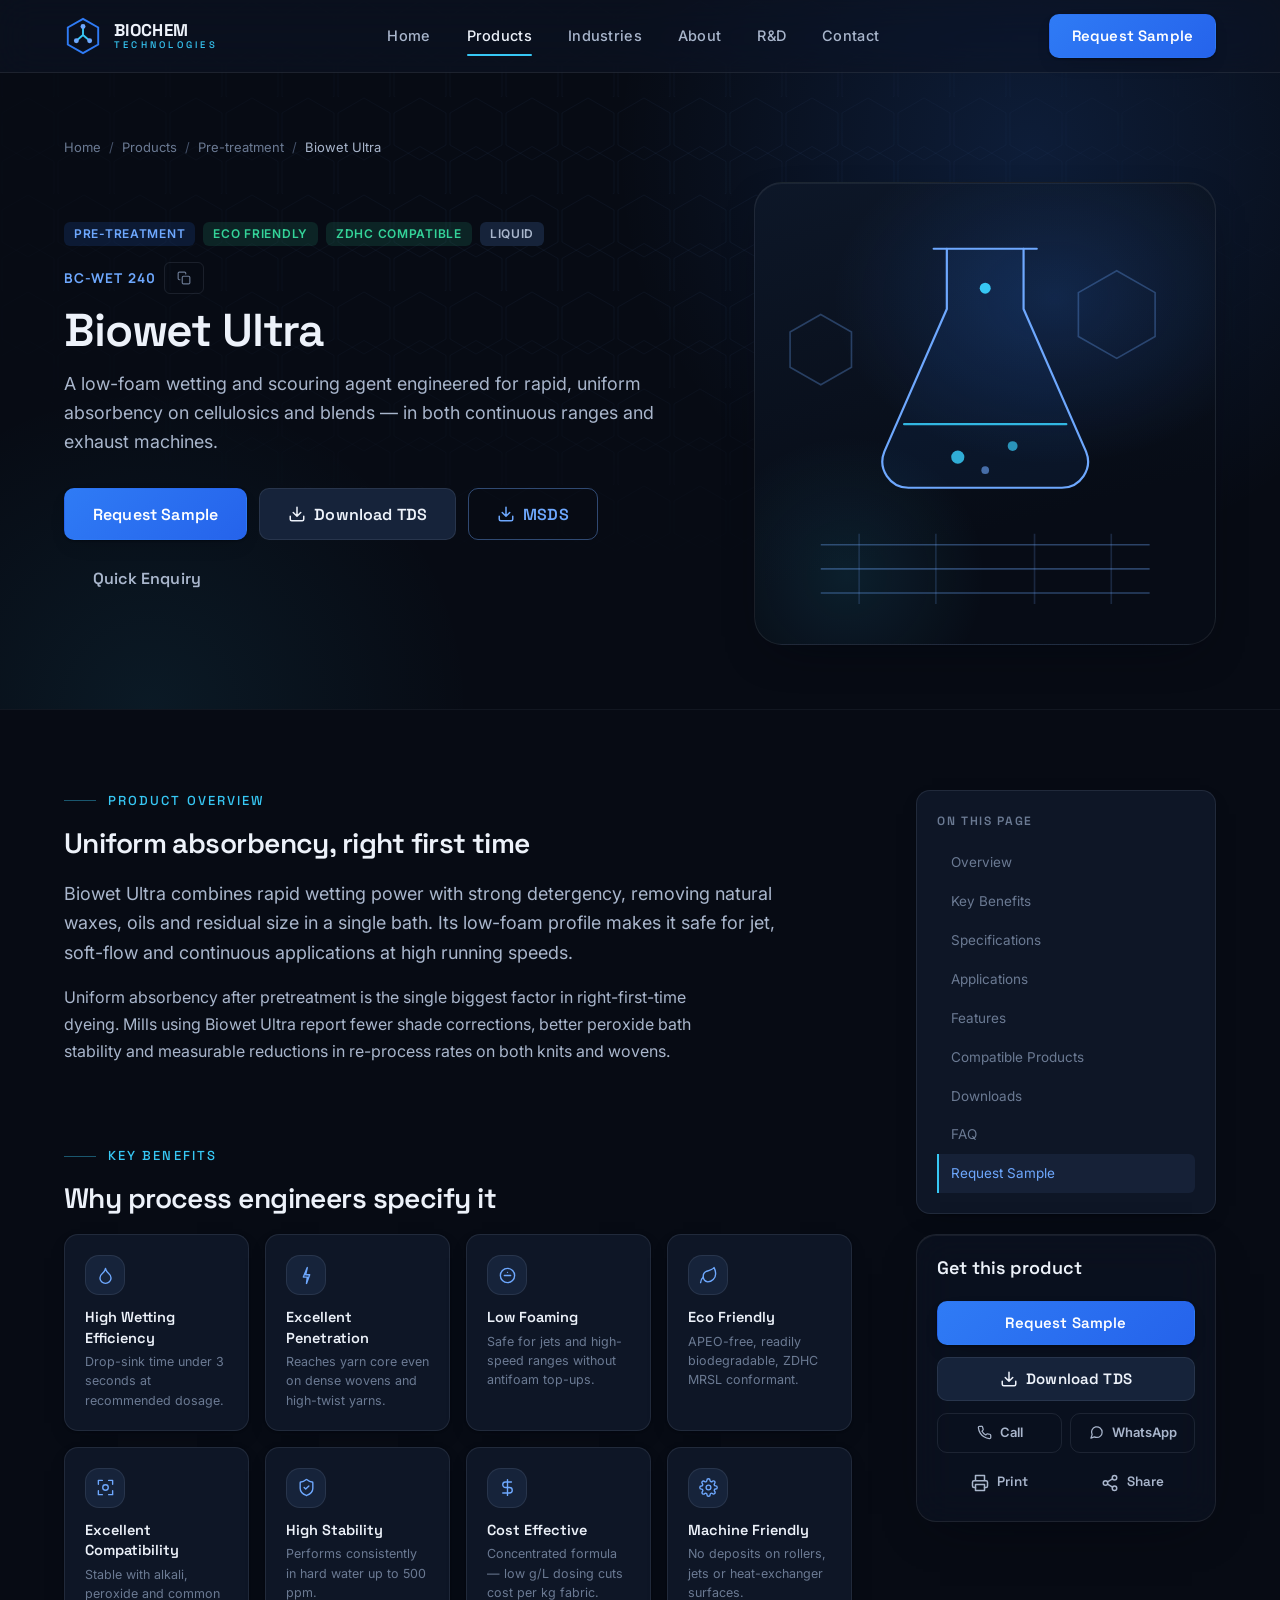
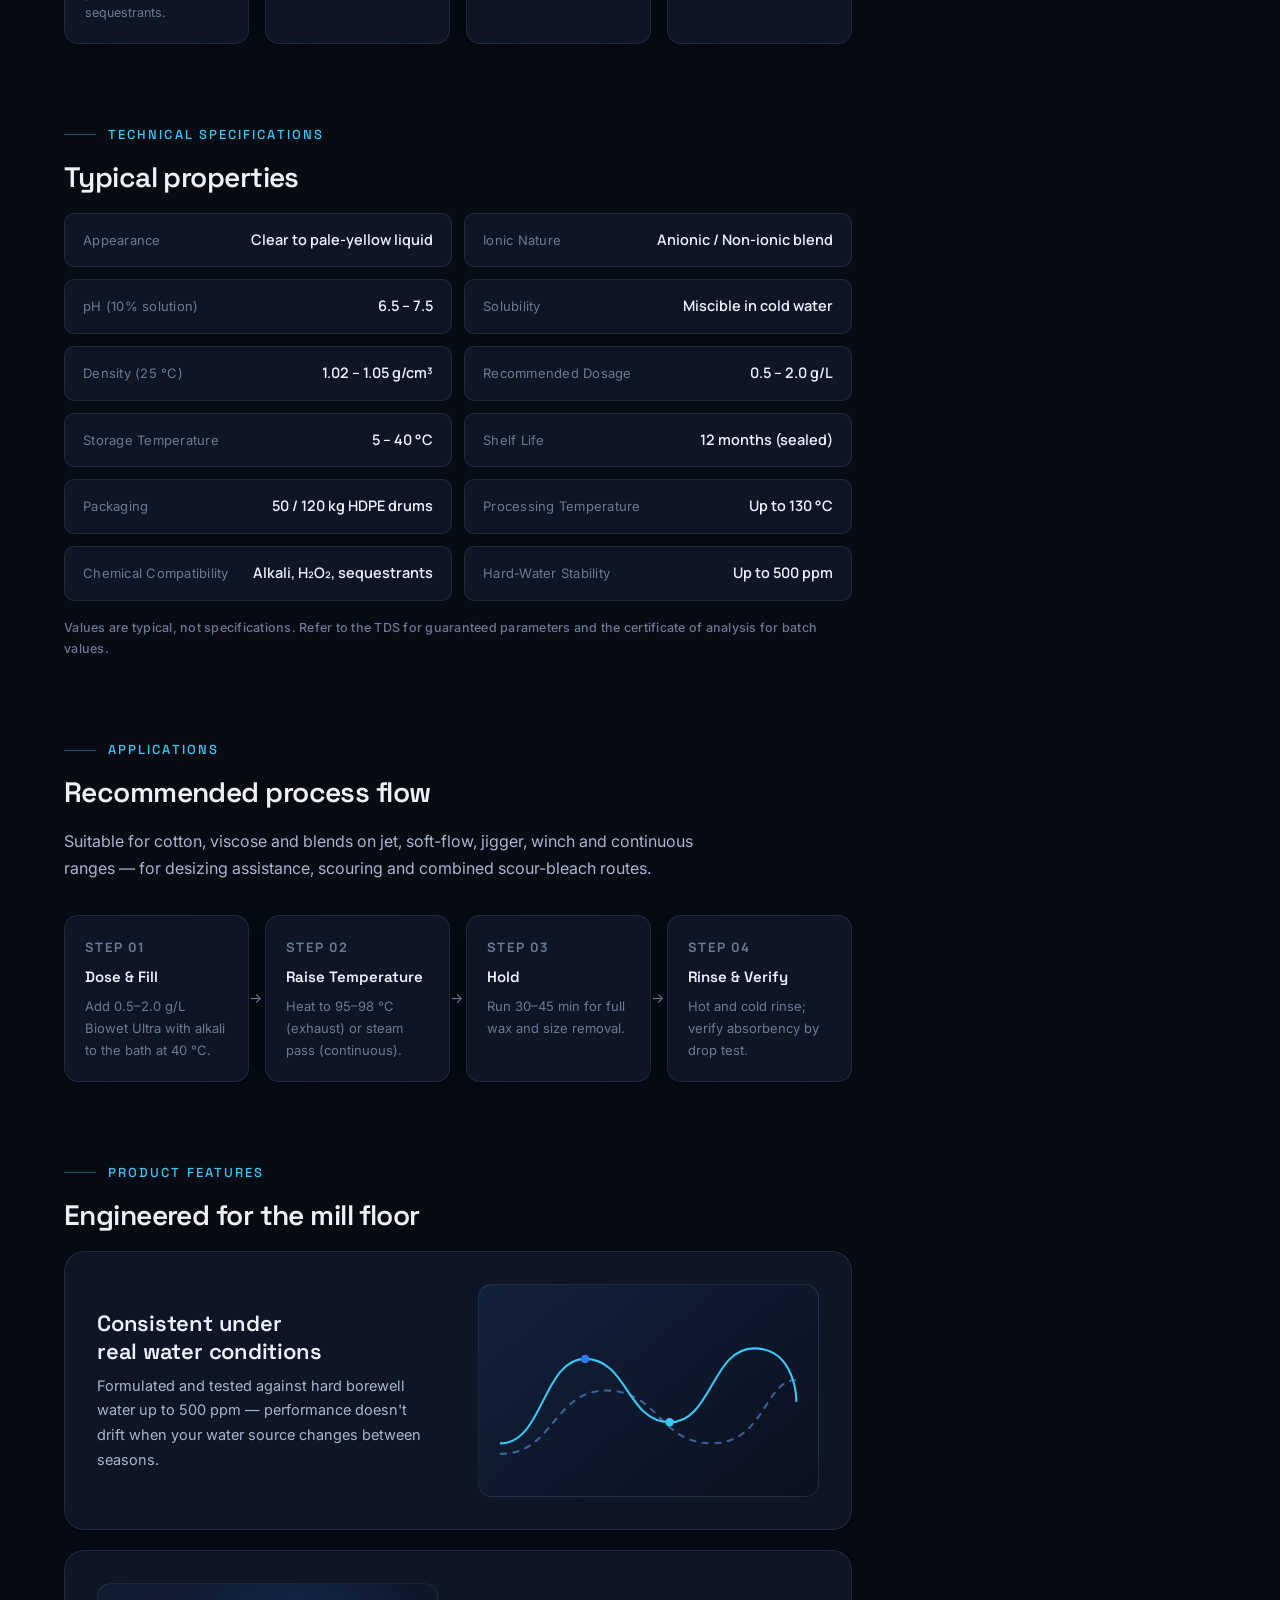
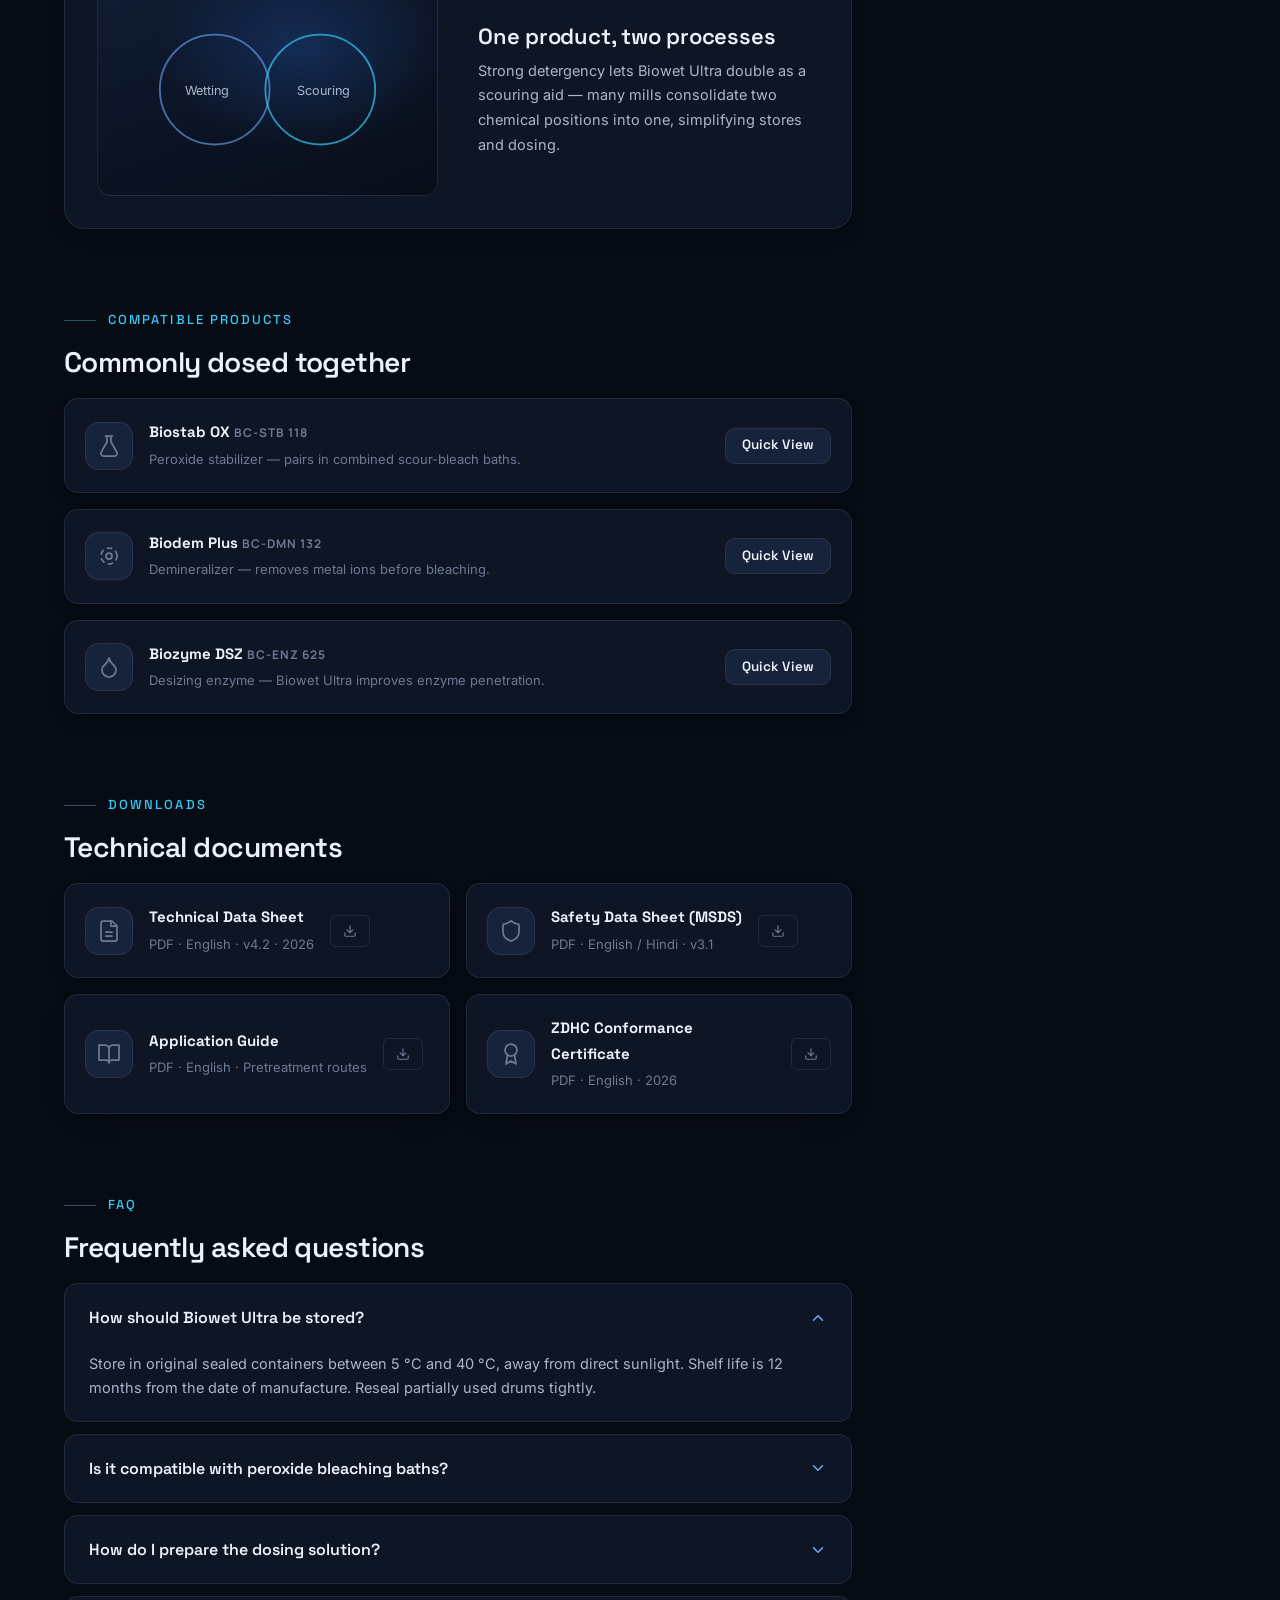
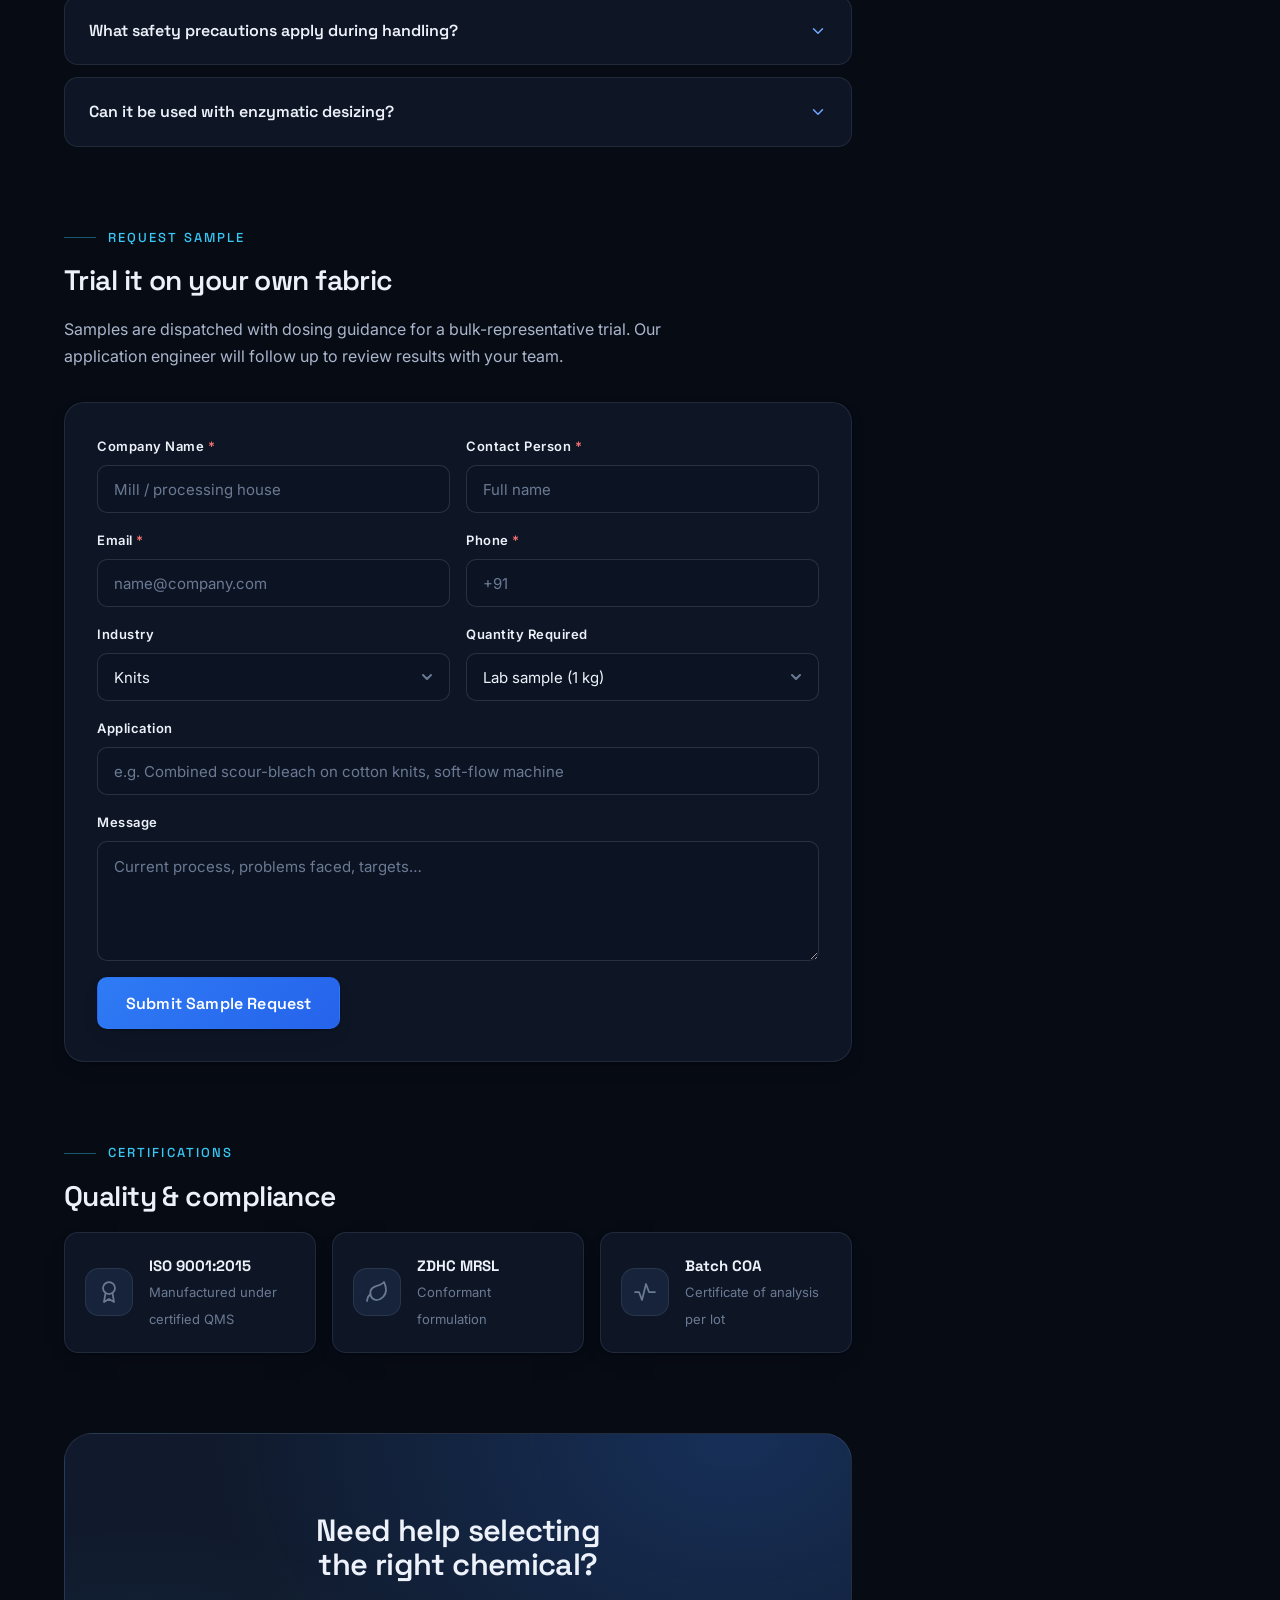
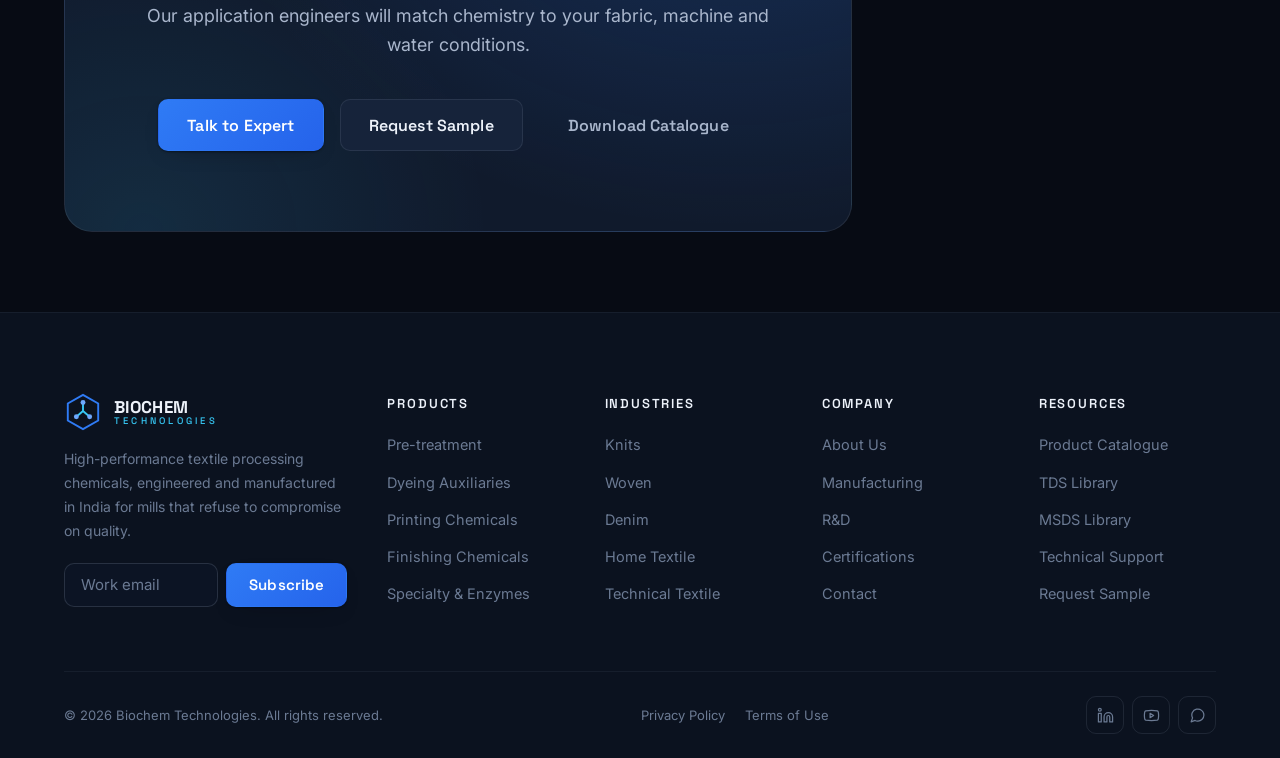
==== product-detail.html @ a8456abc "add all project files" ====
<!DOCTYPE html>
<html lang="en">
<head>
<meta charset="UTF-8">
<meta name="viewport" content="width=device-width, initial-scale=1.0">
<title>Biowet Ultra (BC-WET 240) — Low-Foam Wetting &amp; Scouring Agent | BIOCHEM TECHNOLOGIES</title>
<meta name="description" content="Biowet Ultra (BC-WET 240) is a low-foam wetting and scouring agent with rapid absorbency for continuous and exhaust pretreatment. Download TDS/MSDS or request a sample.">
<meta property="og:title" content="Biowet Ultra (BC-WET 240) — BIOCHEM TECHNOLOGIES">
<meta property="og:description" content="Low-foam wetting & scouring agent with rapid absorbency for continuous and exhaust processes.">
<meta property="og:type" content="product">
<link rel="canonical" href="https://www.biochemtechnologies.in/product-detail.html">
<link rel="icon" href="data:image/svg+xml,%3Csvg xmlns='http://www.w3.org/2000/svg' viewBox='0 0 32 32'%3E%3Cpath d='M16 2 28 9v14L16 30 4 23V9z' fill='%232F7BF5'/%3E%3Cpath d='M16 8v8m0 0-6 5m6-5 6 5' stroke='%23fff' stroke-width='2' fill='none'/%3E%3C/svg%3E">
<link rel="preconnect" href="https://fonts.googleapis.com">
<link rel="preconnect" href="https://fonts.gstatic.com" crossorigin>
<link href="https://fonts.googleapis.com/css2?family=Inter:wght@400;500;600&family=Manrope:wght@600;700&family=Space+Grotesk:wght@500;600;700&display=swap" rel="stylesheet">
<link rel="stylesheet" href="assets/css/base.css">
<link rel="stylesheet" href="assets/css/components.css">
<link rel="stylesheet" href="assets/css/product.css">
<script type="application/ld+json">
{
  "@context": "https://schema.org",
  "@type": "Product",
  "name": "Biowet Ultra",
  "sku": "BC-WET 240",
  "brand": {"@type": "Brand", "name": "Biochem Technologies"},
  "description": "Low-foam wetting and scouring agent with rapid absorbency for continuous and exhaust pretreatment processes.",
  "category": "Textile Pretreatment Chemicals"
}
</script>
<script type="application/ld+json">
{
  "@context": "https://schema.org",
  "@type": "FAQPage",
  "mainEntity": [
    {"@type": "Question", "name": "How should Biowet Ultra be stored?", "acceptedAnswer": {"@type": "Answer", "text": "Store in original sealed containers between 5°C and 40°C away from direct sunlight. Shelf life is 12 months from manufacture."}},
    {"@type": "Question", "name": "Is Biowet Ultra compatible with peroxide bleaching baths?", "acceptedAnswer": {"@type": "Answer", "text": "Yes. Biowet Ultra is stable in alkaline peroxide baths and is commonly dosed together with Biostab OX."}}
  ]
}
</script>
</head>
<body>
<a class="skip-link" href="#main">Skip to main content</a>

<header class="nav" role="banner">
  <div class="nav__inner">
    <a class="brand" href="index.html" aria-label="Biochem Technologies — Home">
      <svg class="brand__mark" viewBox="0 0 40 40" fill="none" aria-hidden="true">
        <path d="M20 2 36 11v18L20 38 4 29V11z" stroke="#2F7BF5" stroke-width="2"/>
        <path d="M20 10v9m0 0-7 6m7-6 7 6" stroke="#37C8F5" stroke-width="2" stroke-linecap="round"/>
        <circle cx="20" cy="10" r="2.6" fill="#6EA8FE"/><circle cx="13" cy="25" r="2.6" fill="#6EA8FE"/><circle cx="27" cy="25" r="2.6" fill="#6EA8FE"/>
      </svg>
      <span class="brand__name">BIOCHEM<small>Technologies</small></span>
    </a>
    <ul class="nav__links">
      <li><a class="nav__link" href="index.html">Home</a></li>
      <li><a class="nav__link is-active" href="products.html">Products</a></li>
      <li><a class="nav__link" href="index.html#industries">Industries</a></li>
      <li><a class="nav__link" href="index.html#about">About</a></li>
      <li><a class="nav__link" href="index.html#rnd">R&amp;D</a></li>
      <li><a class="nav__link" href="index.html#contact">Contact</a></li>
    </ul>
    <div class="nav__actions">
      <button class="btn btn--primary btn--nav-cta" data-modal-open="modal-sample">Request Sample</button>
      <button class="nav__burger" aria-label="Open menu" aria-expanded="false">
        <svg viewBox="0 0 24 24" fill="none" stroke="currentColor" stroke-width="2" stroke-linecap="round" aria-hidden="true"><path d="M4 6h16M4 12h16M4 18h16"/></svg>
      </button>
    </div>
  </div>
</header>
<nav class="mobile-menu" aria-label="Mobile">
  <a href="index.html">Home</a>
  <a href="products.html">Products</a>
  <a href="index.html#industries">Industries</a>
  <a href="index.html#about">About</a>
  <a href="index.html#rnd">R&amp;D</a>
  <a href="index.html#contact">Contact</a>
</nav>

<main id="main">

<!-- ===== 1 · Product hero ===== -->
<section class="phero">
  <div class="bg-mesh" aria-hidden="true"></div>
  <div class="bg-hex" aria-hidden="true"></div>
  <div class="container" style="position:relative">
    <ol class="breadcrumb">
      <li><a href="index.html">Home</a></li>
      <li><a href="products.html">Products</a></li>
      <li><a href="products.html#pretreatment">Pre-treatment</a></li>
      <li aria-current="page">Biowet Ultra</li>
    </ol>
    <div class="phero__grid">
      <div>
        <div class="phero__badges">
          <span class="badge badge--category">Pre-treatment</span>
          <span class="badge badge--eco">Eco Friendly</span>
          <span class="badge badge--eco">ZDHC Compatible</span>
          <span class="badge">Liquid</span>
        </div>
        <p class="phero__code"><span class="code" data-copy="BC-WET 240" data-tip="Copy code">BC-WET 240</span>
          <button class="doc-btn" type="button" data-copy="BC-WET 240" data-tip="Copy product code" aria-label="Copy product code">
            <svg viewBox="0 0 24 24" fill="none" stroke="currentColor" stroke-width="2" stroke-linecap="round" stroke-linejoin="round"><rect x="9" y="9" width="13" height="13" rx="2"/><path d="M5 15H4a2 2 0 0 1-2-2V4a2 2 0 0 1 2-2h9a2 2 0 0 1 2 2v1"/></svg>
          </button>
        </p>
        <h1>Biowet Ultra</h1>
        <p class="subtitle">A low-foam wetting and scouring agent engineered for rapid, uniform absorbency on cellulosics and blends — in both continuous ranges and exhaust machines.</p>
        <div class="phero__actions">
          <button class="btn btn--primary btn--lg" data-modal-open="modal-sample">Request Sample</button>
          <button class="btn btn--secondary btn--lg" type="button">
            <svg viewBox="0 0 24 24" fill="none" stroke="currentColor" stroke-width="2" stroke-linecap="round" stroke-linejoin="round" aria-hidden="true"><path d="M21 15v4a2 2 0 0 1-2 2H5a2 2 0 0 1-2-2v-4M7 10l5 5 5-5M12 15V3"/></svg>Download TDS</button>
          <button class="btn btn--outline btn--lg" type="button">
            <svg viewBox="0 0 24 24" fill="none" stroke="currentColor" stroke-width="2" stroke-linecap="round" stroke-linejoin="round" aria-hidden="true"><path d="M21 15v4a2 2 0 0 1-2 2H5a2 2 0 0 1-2-2v-4M7 10l5 5 5-5M12 15V3"/></svg>MSDS</button>
          <button class="btn btn--ghost btn--lg" data-modal-open="modal-sample">Quick Enquiry</button>
        </div>
      </div>
      <div class="phero__visual" aria-hidden="true">
        <svg viewBox="0 0 420 420" fill="none">
          <g stroke="#6EA8FE" stroke-width="2" stroke-linecap="round">
            <path d="M175 60v55L118 245a24 24 0 0 0 22 33h140a24 24 0 0 0 22-33l-57-130V60" fill="rgba(47,123,245,.07)"/>
            <path d="M163 60h94"/>
            <path d="M136 220h148" stroke="#37C8F5" stroke-opacity=".9"/>
          </g>
          <g fill="#37C8F5">
            <circle class="drop" cx="210" cy="96" r="5"/>
            <circle cx="185" cy="250" r="6" opacity=".85"/>
            <circle cx="235" cy="240" r="4.5" opacity=".7"/>
            <circle cx="210" cy="262" r="3.5" opacity=".6" fill="#6EA8FE"/>
          </g>
          <g stroke="#6EA8FE" stroke-opacity=".35" stroke-width="1.5">
            <path d="M60 330h300M60 352h300M60 374h300"/>
            <path d="M95 320v64M165 320v64M255 320v64M325 320v64" stroke-opacity=".18"/>
          </g>
          <g stroke="#6EA8FE" stroke-opacity=".3" stroke-width="1.5">
            <path d="M330 80 365 100v40l-35 20-35-20v-40z"/>
            <path d="M60 120l28 16v32l-28 16-28-16v-32z"/>
          </g>
        </svg>
      </div>
    </div>
  </div>
</section>

<!-- ===== Two-column detail layout ===== -->
<div class="container pdetail">
  <div class="pdetail__main">

    <!-- 2 · Overview -->
    <section id="overview" class="reveal">
      <p class="overline">Product Overview</p>
      <h2>Uniform absorbency, right first time</h2>
      <p class="body-lg measure" style="margin-bottom:var(--s-4)">Biowet Ultra combines rapid wetting power with strong detergency, removing natural waxes, oils and residual size in a single bath. Its low-foam profile makes it safe for jet, soft-flow and continuous applications at high running speeds.</p>
      <p class="measure">Uniform absorbency after pretreatment is the single biggest factor in right-first-time dyeing. Mills using Biowet Ultra report fewer shade corrections, better peroxide bath stability and measurable reductions in re-process rates on both knits and wovens.</p>
    </section>

    <!-- 3 · Key benefits -->
    <section id="benefits" class="reveal">
      <p class="overline">Key Benefits</p>
      <h2>Why process engineers specify it</h2>
      <div class="benefit-grid">
        <div class="benefit-card card card--hover">
          <span class="icon-box"><svg viewBox="0 0 24 24" fill="none" stroke="currentColor" stroke-width="1.75" stroke-linecap="round" stroke-linejoin="round" aria-hidden="true"><path d="M12 22a7 7 0 0 0 7-7c0-2-1-3.9-3-5.5s-3.5-4-4-6.5c-.5 2.5-2 4.9-4 6.5C6 11.1 5 13 5 15a7 7 0 0 0 7 7z"/></svg></span>
          <h5>High Wetting Efficiency</h5><p>Drop-sink time under 3 seconds at recommended dosage.</p>
        </div>
        <div class="benefit-card card card--hover">
          <span class="icon-box"><svg viewBox="0 0 24 24" fill="none" stroke="currentColor" stroke-width="1.75" stroke-linecap="round" stroke-linejoin="round" aria-hidden="true"><path d="m13 2-2 9h5l-4 11 1-8H8z"/></svg></span>
          <h5>Excellent Penetration</h5><p>Reaches yarn core even on dense wovens and high-twist yarns.</p>
        </div>
        <div class="benefit-card card card--hover">
          <span class="icon-box"><svg viewBox="0 0 24 24" fill="none" stroke="currentColor" stroke-width="1.75" stroke-linecap="round" stroke-linejoin="round" aria-hidden="true"><path d="M8 12h8M12 8v0M3 12a9 9 0 1 0 18 0 9 9 0 0 0-18 0z"/></svg></span>
          <h5>Low Foaming</h5><p>Safe for jets and high-speed ranges without antifoam top-ups.</p>
        </div>
        <div class="benefit-card card card--hover">
          <span class="icon-box"><svg viewBox="0 0 24 24" fill="none" stroke="currentColor" stroke-width="1.75" stroke-linecap="round" stroke-linejoin="round" aria-hidden="true"><path d="M11 20A7 7 0 0 1 9.8 6.6C15.5 5 17 4.5 19 2c1 2 2 4.2 2 8 0 5.5-4.8 10-10 10z"/><path d="M2 21c0-3 1.9-5.5 3.5-7"/></svg></span>
          <h5>Eco Friendly</h5><p>APEO-free, readily biodegradable, ZDHC MRSL conformant.</p>
        </div>
        <div class="benefit-card card card--hover">
          <span class="icon-box"><svg viewBox="0 0 24 24" fill="none" stroke="currentColor" stroke-width="1.75" stroke-linecap="round" stroke-linejoin="round" aria-hidden="true"><path d="M16 3h5v5M8 3H3v5M16 21h5v-5M8 21H3v-5"/><circle cx="12" cy="12" r="3.5"/></svg></span>
          <h5>Excellent Compatibility</h5><p>Stable with alkali, peroxide and common sequestrants.</p>
        </div>
        <div class="benefit-card card card--hover">
          <span class="icon-box"><svg viewBox="0 0 24 24" fill="none" stroke="currentColor" stroke-width="1.75" stroke-linecap="round" stroke-linejoin="round" aria-hidden="true"><path d="M20 13c0 5-3.5 7.5-7.7 9a.6.6 0 0 1-.6 0C7.5 20.5 4 18 4 13V6a1 1 0 0 1 1-1c2 0 4.5-1.2 6.2-2.7a1.2 1.2 0 0 1 1.6 0C14.5 3.8 17 5 19 5a1 1 0 0 1 1 1z"/><path d="m9 12 2 2 4-4"/></svg></span>
          <h5>High Stability</h5><p>Performs consistently in hard water up to 500 ppm.</p>
        </div>
        <div class="benefit-card card card--hover">
          <span class="icon-box"><svg viewBox="0 0 24 24" fill="none" stroke="currentColor" stroke-width="1.75" stroke-linecap="round" stroke-linejoin="round" aria-hidden="true"><path d="M12 2v20M17 5H9.5a3.5 3.5 0 0 0 0 7h5a3.5 3.5 0 0 1 0 7H6"/></svg></span>
          <h5>Cost Effective</h5><p>Concentrated formula — low g/L dosing cuts cost per kg fabric.</p>
        </div>
        <div class="benefit-card card card--hover">
          <span class="icon-box"><svg viewBox="0 0 24 24" fill="none" stroke="currentColor" stroke-width="1.75" stroke-linecap="round" stroke-linejoin="round" aria-hidden="true"><circle cx="12" cy="12" r="3"/><path d="M19.4 15a1.65 1.65 0 0 0 .33 1.82l.06.06a2 2 0 1 1-2.83 2.83l-.06-.06a1.65 1.65 0 0 0-1.82-.33 1.65 1.65 0 0 0-1 1.51V21a2 2 0 1 1-4 0v-.09a1.65 1.65 0 0 0-1-1.51 1.65 1.65 0 0 0-1.82.33l-.06.06a2 2 0 1 1-2.83-2.83l.06-.06a1.65 1.65 0 0 0 .33-1.82 1.65 1.65 0 0 0-1.51-1H3a2 2 0 1 1 0-4h.09a1.65 1.65 0 0 0 1.51-1 1.65 1.65 0 0 0-.33-1.82l-.06-.06a2 2 0 1 1 2.83-2.83l.06.06a1.65 1.65 0 0 0 1.82.33h.01a1.65 1.65 0 0 0 1-1.51V3a2 2 0 1 1 4 0v.09a1.65 1.65 0 0 0 1 1.51h.01a1.65 1.65 0 0 0 1.82-.33l.06-.06a2 2 0 1 1 2.83 2.83l-.06.06a1.65 1.65 0 0 0-.33 1.82v.01a1.65 1.65 0 0 0 1.51 1H21a2 2 0 1 1 0 4h-.09a1.65 1.65 0 0 0-1.51 1z"/></svg></span>
          <h5>Machine Friendly</h5><p>No deposits on rollers, jets or heat-exchanger surfaces.</p>
        </div>
      </div>
    </section>

    <!-- 4 · Technical specifications -->
    <section id="specs" class="reveal">
      <p class="overline">Technical Specifications</p>
      <h2>Typical properties</h2>
      <dl class="spec-grid">
        <div class="spec-item"><dt>Appearance</dt><dd>Clear to pale-yellow liquid</dd></div>
        <div class="spec-item"><dt>Ionic Nature</dt><dd>Anionic / Non-ionic blend</dd></div>
        <div class="spec-item"><dt>pH (10% solution)</dt><dd>6.5 – 7.5</dd></div>
        <div class="spec-item"><dt>Solubility</dt><dd>Miscible in cold water</dd></div>
        <div class="spec-item"><dt>Density (25 °C)</dt><dd>1.02 – 1.05 g/cm³</dd></div>
        <div class="spec-item"><dt>Recommended Dosage</dt><dd>0.5 – 2.0 g/L</dd></div>
        <div class="spec-item"><dt>Storage Temperature</dt><dd>5 – 40 °C</dd></div>
        <div class="spec-item"><dt>Shelf Life</dt><dd>12 months (sealed)</dd></div>
        <div class="spec-item"><dt>Packaging</dt><dd>50 / 120 kg HDPE drums</dd></div>
        <div class="spec-item"><dt>Processing Temperature</dt><dd>Up to 130 °C</dd></div>
        <div class="spec-item"><dt>Chemical Compatibility</dt><dd>Alkali, H₂O₂, sequestrants</dd></div>
        <div class="spec-item"><dt>Hard-Water Stability</dt><dd>Up to 500 ppm</dd></div>
      </dl>
      <p class="caption" style="margin-top:var(--s-4)">Values are typical, not specifications. Refer to the TDS for guaranteed parameters and the certificate of analysis for batch values.</p>
    </section>

    <!-- 5 · Applications -->
    <section id="applications" class="reveal">
      <p class="overline">Applications</p>
      <h2>Recommended process flow</h2>
      <p class="measure" style="margin-bottom:var(--s-7)">Suitable for cotton, viscose and blends on jet, soft-flow, jigger, winch and continuous ranges — for desizing assistance, scouring and combined scour-bleach routes.</p>
      <div class="flow">
        <div class="flow-card card card--hover"><p class="flow-card__step">STEP 01</p><h5>Dose &amp; Fill</h5><p>Add 0.5–2.0 g/L Biowet Ultra with alkali to the bath at 40 °C.</p></div>
        <div class="flow-card card card--hover"><p class="flow-card__step">STEP 02</p><h5>Raise Temperature</h5><p>Heat to 95–98 °C (exhaust) or steam pass (continuous).</p></div>
        <div class="flow-card card card--hover"><p class="flow-card__step">STEP 03</p><h5>Hold</h5><p>Run 30–45 min for full wax and size removal.</p></div>
        <div class="flow-card card card--hover"><p class="flow-card__step">STEP 04</p><h5>Rinse &amp; Verify</h5><p>Hot and cold rinse; verify absorbency by drop test.</p></div>
      </div>
    </section>

    <!-- 6 · Product features -->
    <section id="features" class="reveal">
      <p class="overline">Product Features</p>
      <h2>Engineered for the mill floor</h2>
      <div class="feature-block card card--xl">
        <div>
          <h4>Consistent under real water conditions</h4>
          <p>Formulated and tested against hard borewell water up to 500 ppm — performance doesn't drift when your water source changes between seasons.</p>
        </div>
        <div class="feature-block__media fm-1">
          <svg viewBox="0 0 320 200" fill="none" aria-hidden="true">
            <path d="M20 150 C60 150 60 70 100 70 S140 130 180 130 220 60 260 60 300 110 300 110" stroke="#37C8F5" stroke-width="2" stroke-linecap="round"/>
            <path d="M20 160 C70 160 70 100 120 100 S170 150 220 150 270 90 300 90" stroke="#6EA8FE" stroke-opacity=".5" stroke-width="2" stroke-linecap="round" stroke-dasharray="5 7"/>
            <circle cx="180" cy="130" r="4" fill="#37C8F5"/><circle cx="100" cy="70" r="4" fill="#2F7BF5"/>
          </svg>
        </div>
      </div>
      <div class="feature-block card card--xl">
        <div>
          <h4>One product, two processes</h4>
          <p>Strong detergency lets Biowet Ultra double as a scouring aid — many mills consolidate two chemical positions into one, simplifying stores and dosing.</p>
        </div>
        <div class="feature-block__media fm-2">
          <svg viewBox="0 0 320 200" fill="none" aria-hidden="true">
            <circle cx="110" cy="100" r="52" stroke="#6EA8FE" stroke-width="1.75" stroke-opacity=".6"/>
            <circle cx="210" cy="100" r="52" stroke="#37C8F5" stroke-width="1.75" stroke-opacity=".7"/>
            <text x="82" y="105" fill="#A9B6CC" font-size="12" font-family="Inter, sans-serif">Wetting</text>
            <text x="188" y="105" fill="#A9B6CC" font-size="12" font-family="Inter, sans-serif">Scouring</text>
          </svg>
        </div>
      </div>
    </section>

    <!-- 7 · Compatible products -->
    <section id="compatible" class="reveal">
      <p class="overline">Compatible Products</p>
      <h2>Commonly dosed together</h2>
      <div class="grid" style="gap:var(--s-4)">
        <div class="mini-card card card--hover">
          <span class="icon-box"><svg viewBox="0 0 24 24" fill="none" stroke="currentColor" stroke-width="1.75" stroke-linecap="round" stroke-linejoin="round" aria-hidden="true"><path d="M10 2v6L4.5 17.5A2.8 2.8 0 0 0 7 22h10a2.8 2.8 0 0 0 2.5-4.5L14 8V2"/><path d="M8.5 2h7"/></svg></span>
          <div><b>Biostab OX <span class="code" style="font-size:12px">BC-STB 118</span></b><span>Peroxide stabilizer — pairs in combined scour-bleach baths.</span></div>
          <a class="btn btn--sm btn--secondary" href="products.html#pretreatment">Quick View</a>
        </div>
        <div class="mini-card card card--hover">
          <span class="icon-box"><svg viewBox="0 0 24 24" fill="none" stroke="currentColor" stroke-width="1.75" stroke-linecap="round" stroke-linejoin="round" aria-hidden="true"><circle cx="12" cy="12" r="3"/><circle cx="12" cy="12" r="8" stroke-dasharray="4 5"/></svg></span>
          <div><b>Biodem Plus <span class="code" style="font-size:12px">BC-DMN 132</span></b><span>Demineralizer — removes metal ions before bleaching.</span></div>
          <a class="btn btn--sm btn--secondary" href="products.html#pretreatment">Quick View</a>
        </div>
        <div class="mini-card card card--hover">
          <span class="icon-box"><svg viewBox="0 0 24 24" fill="none" stroke="currentColor" stroke-width="1.75" stroke-linecap="round" stroke-linejoin="round" aria-hidden="true"><path d="M12 22a7 7 0 0 0 7-7c0-2-1-3.9-3-5.5s-3.5-4-4-6.5c-.5 2.5-2 4.9-4 6.5C6 11.1 5 13 5 15a7 7 0 0 0 7 7z"/></svg></span>
          <div><b>Biozyme DSZ <span class="code" style="font-size:12px">BC-ENZ 625</span></b><span>Desizing enzyme — Biowet Ultra improves enzyme penetration.</span></div>
          <a class="btn btn--sm btn--secondary" href="products.html#enzymes">Quick View</a>
        </div>
      </div>
    </section>

    <!-- 9 · Downloads -->
    <section id="downloads" class="reveal">
      <p class="overline">Downloads</p>
      <h2>Technical documents</h2>
      <div class="pdl-grid">
        <div class="mini-card card card--hover">
          <span class="icon-box"><svg viewBox="0 0 24 24" fill="none" stroke="currentColor" stroke-width="1.75" stroke-linecap="round" stroke-linejoin="round" aria-hidden="true"><path d="M15 2H6a2 2 0 0 0-2 2v16a2 2 0 0 0 2 2h12a2 2 0 0 0 2-2V7z"/><path d="M14 2v5h5M9 13h6M9 17h6"/></svg></span>
          <div><b>Technical Data Sheet</b><span>PDF · English · v4.2 · 2026</span></div>
          <button class="doc-btn" type="button" aria-label="Download TDS"><svg viewBox="0 0 24 24" fill="none" stroke="currentColor" stroke-width="2" stroke-linecap="round" stroke-linejoin="round"><path d="M21 15v4a2 2 0 0 1-2 2H5a2 2 0 0 1-2-2v-4M7 10l5 5 5-5M12 15V3"/></svg></button>
        </div>
        <div class="mini-card card card--hover">
          <span class="icon-box"><svg viewBox="0 0 24 24" fill="none" stroke="currentColor" stroke-width="1.75" stroke-linecap="round" stroke-linejoin="round" aria-hidden="true"><path d="M20 13c0 5-3.5 7.5-7.7 9a.6.6 0 0 1-.6 0C7.5 20.5 4 18 4 13V6a1 1 0 0 1 1-1c2 0 4.5-1.2 6.2-2.7a1.2 1.2 0 0 1 1.6 0C14.5 3.8 17 5 19 5a1 1 0 0 1 1 1z"/></svg></span>
          <div><b>Safety Data Sheet (MSDS)</b><span>PDF · English / Hindi · v3.1</span></div>
          <button class="doc-btn" type="button" aria-label="Download MSDS"><svg viewBox="0 0 24 24" fill="none" stroke="currentColor" stroke-width="2" stroke-linecap="round" stroke-linejoin="round"><path d="M21 15v4a2 2 0 0 1-2 2H5a2 2 0 0 1-2-2v-4M7 10l5 5 5-5M12 15V3"/></svg></button>
        </div>
        <div class="mini-card card card--hover">
          <span class="icon-box"><svg viewBox="0 0 24 24" fill="none" stroke="currentColor" stroke-width="1.75" stroke-linecap="round" stroke-linejoin="round" aria-hidden="true"><path d="M2 3h6a4 4 0 0 1 4 4v14a3 3 0 0 0-3-3H2zM22 3h-6a4 4 0 0 0-4 4v14a3 3 0 0 1 3-3h7z"/></svg></span>
          <div><b>Application Guide</b><span>PDF · English · Pretreatment routes</span></div>
          <button class="doc-btn" type="button" aria-label="Download application guide"><svg viewBox="0 0 24 24" fill="none" stroke="currentColor" stroke-width="2" stroke-linecap="round" stroke-linejoin="round"><path d="M21 15v4a2 2 0 0 1-2 2H5a2 2 0 0 1-2-2v-4M7 10l5 5 5-5M12 15V3"/></svg></button>
        </div>
        <div class="mini-card card card--hover">
          <span class="icon-box"><svg viewBox="0 0 24 24" fill="none" stroke="currentColor" stroke-width="1.75" stroke-linecap="round" stroke-linejoin="round" aria-hidden="true"><circle cx="12" cy="8" r="6"/><path d="M15.5 13 17 22l-5-3-5 3 1.5-9"/></svg></span>
          <div><b>ZDHC Conformance Certificate</b><span>PDF · English · 2026</span></div>
          <button class="doc-btn" type="button" aria-label="Download certificate"><svg viewBox="0 0 24 24" fill="none" stroke="currentColor" stroke-width="2" stroke-linecap="round" stroke-linejoin="round"><path d="M21 15v4a2 2 0 0 1-2 2H5a2 2 0 0 1-2-2v-4M7 10l5 5 5-5M12 15V3"/></svg></button>
        </div>
      </div>
    </section>

    <!-- 10 · FAQ -->
    <section id="faq" class="reveal">
      <p class="overline">FAQ</p>
      <h2>Frequently asked questions</h2>
      <div class="accordion" data-open>
        <button class="accordion__btn" aria-expanded="true">How should Biowet Ultra be stored?
          <svg viewBox="0 0 24 24" fill="none" stroke="currentColor" stroke-width="2" stroke-linecap="round" stroke-linejoin="round" aria-hidden="true"><path d="m6 9 6 6 6-6"/></svg></button>
        <div class="accordion__body"><div><p>Store in original sealed containers between 5 °C and 40 °C, away from direct sunlight. Shelf life is 12 months from the date of manufacture. Reseal partially used drums tightly.</p></div></div>
      </div>
      <div class="accordion">
        <button class="accordion__btn" aria-expanded="false">Is it compatible with peroxide bleaching baths?
          <svg viewBox="0 0 24 24" fill="none" stroke="currentColor" stroke-width="2" stroke-linecap="round" stroke-linejoin="round" aria-hidden="true"><path d="m6 9 6 6 6-6"/></svg></button>
        <div class="accordion__body"><div><p>Yes. Biowet Ultra is stable in alkaline peroxide baths and is routinely dosed together with Biostab OX in combined scour-bleach routes up to 130 °C.</p></div></div>
      </div>
      <div class="accordion">
        <button class="accordion__btn" aria-expanded="false">How do I prepare the dosing solution?
          <svg viewBox="0 0 24 24" fill="none" stroke="currentColor" stroke-width="2" stroke-linecap="round" stroke-linejoin="round" aria-hidden="true"><path d="m6 9 6 6 6-6"/></svg></button>
        <div class="accordion__body"><div><p>Biowet Ultra is miscible in cold water at all ratios. For automated dosing systems, a 10–20% stock solution is recommended. No heating or high-shear mixing is required.</p></div></div>
      </div>
      <div class="accordion">
        <button class="accordion__btn" aria-expanded="false">What safety precautions apply during handling?
          <svg viewBox="0 0 24 24" fill="none" stroke="currentColor" stroke-width="2" stroke-linecap="round" stroke-linejoin="round" aria-hidden="true"><path d="m6 9 6 6 6-6"/></svg></button>
        <div class="accordion__body"><div><p>Wear chemical-resistant gloves and eye protection when handling the concentrate. In case of eye contact, rinse with plenty of water. Full first-aid and disposal guidance is in the MSDS.</p></div></div>
      </div>
      <div class="accordion">
        <button class="accordion__btn" aria-expanded="false">Can it be used with enzymatic desizing?
          <svg viewBox="0 0 24 24" fill="none" stroke="currentColor" stroke-width="2" stroke-linecap="round" stroke-linejoin="round" aria-hidden="true"><path d="m6 9 6 6 6-6"/></svg></button>
        <div class="accordion__body"><div><p>Yes — it improves enzyme penetration when used with Biozyme DSZ. Keep the bath pH within the enzyme's working range and dose Biowet Ultra at 0.5–1.0 g/L.</p></div></div>
      </div>
    </section>

    <!-- 12 · Request sample form -->
    <section id="sample" class="reveal">
      <p class="overline">Request Sample</p>
      <h2>Trial it on your own fabric</h2>
      <p class="measure" style="margin-bottom:var(--s-7)">Samples are dispatched with dosing guidance for a bulk-representative trial. Our application engineer will follow up to review results with your team.</p>
      <form class="card card--xl" style="padding:var(--s-7);display:grid;gap:var(--s-4)" data-demo-form>
        <div class="grid grid-2" style="gap:var(--s-4)">
          <div class="field"><label class="field__label" for="rs-company">Company Name <span class="req">*</span></label><input class="input" id="rs-company" required placeholder="Mill / processing house"></div>
          <div class="field"><label class="field__label" for="rs-person">Contact Person <span class="req">*</span></label><input class="input" id="rs-person" required placeholder="Full name"></div>
        </div>
        <div class="grid grid-2" style="gap:var(--s-4)">
          <div class="field"><label class="field__label" for="rs-email">Email <span class="req">*</span></label><input class="input" id="rs-email" type="email" required placeholder="name@company.com"></div>
          <div class="field"><label class="field__label" for="rs-phone">Phone <span class="req">*</span></label><input class="input" id="rs-phone" type="tel" required placeholder="+91"></div>
        </div>
        <div class="grid grid-2" style="gap:var(--s-4)">
          <div class="field"><label class="field__label" for="rs-industry">Industry</label>
            <select class="select" id="rs-industry"><option>Knits</option><option>Woven</option><option>Denim</option><option>Home Textile</option><option>Technical Textile</option><option>Garments</option></select></div>
          <div class="field"><label class="field__label" for="rs-qty">Quantity Required</label>
            <select class="select" id="rs-qty"><option>Lab sample (1 kg)</option><option>Bulk trial (25 kg)</option><option>Drum (50 kg)</option></select></div>
        </div>
        <div class="field"><label class="field__label" for="rs-app">Application</label><input class="input" id="rs-app" placeholder="e.g. Combined scour-bleach on cotton knits, soft-flow machine"></div>
        <div class="field"><label class="field__label" for="rs-msg">Message</label><textarea class="textarea" id="rs-msg" placeholder="Current process, problems faced, targets…"></textarea></div>
        <button class="btn btn--primary btn--lg" type="submit" style="justify-self:start">Submit Sample Request</button>
      </form>
    </section>

    <!-- 13 · Certifications -->
    <section id="certs" class="reveal">
      <p class="overline">Certifications</p>
      <h2>Quality &amp; compliance</h2>
      <div class="grid grid-3" style="gap:var(--s-4)">
        <div class="mini-card card"><span class="icon-box"><svg viewBox="0 0 24 24" fill="none" stroke="currentColor" stroke-width="1.75" stroke-linecap="round" stroke-linejoin="round" aria-hidden="true"><circle cx="12" cy="8" r="6"/><path d="M15.5 13 17 22l-5-3-5 3 1.5-9"/></svg></span><div><b>ISO 9001:2015</b><span>Manufactured under certified QMS</span></div></div>
        <div class="mini-card card"><span class="icon-box"><svg viewBox="0 0 24 24" fill="none" stroke="currentColor" stroke-width="1.75" stroke-linecap="round" stroke-linejoin="round" aria-hidden="true"><path d="M11 20A7 7 0 0 1 9.8 6.6C15.5 5 17 4.5 19 2c1 2 2 4.2 2 8 0 5.5-4.8 10-10 10z"/><path d="M2 21c0-3 1.9-5.5 3.5-7"/></svg></span><div><b>ZDHC MRSL</b><span>Conformant formulation</span></div></div>
        <div class="mini-card card"><span class="icon-box"><svg viewBox="0 0 24 24" fill="none" stroke="currentColor" stroke-width="1.75" stroke-linecap="round" stroke-linejoin="round" aria-hidden="true"><path d="M2 12h4l3 8 4-16 3 8h6"/></svg></span><div><b>Batch COA</b><span>Certificate of analysis per lot</span></div></div>
      </div>
    </section>

    <!-- 14 · Final CTA -->
    <div class="cta-band reveal">
      <h2 style="font-size:clamp(26px,2.4vw,36px)">Need help selecting the right chemical?</h2>
      <p class="subtitle">Our application engineers will match chemistry to your fabric, machine and water conditions.</p>
      <div class="cta-band__actions">
        <button class="btn btn--primary btn--lg" data-modal-open="modal-sample">Talk to Expert</button>
        <button class="btn btn--secondary btn--lg" data-modal-open="modal-sample">Request Sample</button>
        <a class="btn btn--ghost btn--lg" href="products.html#downloads">Download Catalogue</a>
      </div>
    </div>

  </div>

  <!-- ===== Sticky sidebar ===== -->
  <aside class="psidebar" aria-label="Product quick actions">
    <nav class="psidebar__nav card" aria-label="On this page">
      <h6>On this page</h6>
      <ul data-pagenav>
        <li><a href="#overview">Overview</a></li>
        <li><a href="#benefits">Key Benefits</a></li>
        <li><a href="#specs">Specifications</a></li>
        <li><a href="#applications">Applications</a></li>
        <li><a href="#features">Features</a></li>
        <li><a href="#compatible">Compatible Products</a></li>
        <li><a href="#downloads">Downloads</a></li>
        <li><a href="#faq">FAQ</a></li>
        <li><a href="#sample">Request Sample</a></li>
      </ul>
    </nav>
    <div class="psidebar__box card card--glass card--xl">
      <h5>Get this product</h5>
      <button class="btn btn--primary" data-modal-open="modal-sample">Request Sample</button>
      <button class="btn btn--secondary" type="button">
        <svg viewBox="0 0 24 24" fill="none" stroke="currentColor" stroke-width="2" stroke-linecap="round" stroke-linejoin="round" aria-hidden="true"><path d="M21 15v4a2 2 0 0 1-2 2H5a2 2 0 0 1-2-2v-4M7 10l5 5 5-5M12 15V3"/></svg>Download TDS</button>
      <div class="support-links" style="display:grid;grid-template-columns:1fr 1fr;gap:8px">
        <a href="tel:+919876543210" style="display:flex;align-items:center;justify-content:center;gap:8px;height:40px;border:1px solid var(--border);border-radius:var(--r-md);font-size:13px;font-weight:600;color:var(--text-2)">
          <svg viewBox="0 0 24 24" width="15" height="15" fill="none" stroke="currentColor" stroke-width="2" stroke-linecap="round" stroke-linejoin="round"><path d="M22 16.9v3a2 2 0 0 1-2.2 2 19.8 19.8 0 0 1-8.6-3 19.5 19.5 0 0 1-6-6 19.8 19.8 0 0 1-3-8.7A2 2 0 0 1 4.1 2h3a2 2 0 0 1 2 1.7c.1 1 .4 2 .7 2.8a2 2 0 0 1-.5 2.1L8 9.9a16 16 0 0 0 6 6l1.3-1.3a2 2 0 0 1 2.1-.4c.9.3 1.9.5 2.9.6a2 2 0 0 1 1.7 2z"/></svg>Call</a>
        <a href="https://wa.me/919876543210" style="display:flex;align-items:center;justify-content:center;gap:8px;height:40px;border:1px solid var(--border);border-radius:var(--r-md);font-size:13px;font-weight:600;color:var(--text-2)">
          <svg viewBox="0 0 24 24" width="15" height="15" fill="none" stroke="currentColor" stroke-width="2" stroke-linecap="round" stroke-linejoin="round"><path d="M21 11.5a8.4 8.4 0 0 1-9.2 8.4c-1.1-.1-2.2-.4-3.2-.9L3 21l2-5.6a8.5 8.5 0 1 1 16-3.9z"/></svg>WhatsApp</a>
      </div>
      <div class="psidebar__utils">
        <button class="btn btn--ghost btn--sm" type="button" onclick="window.print()">
          <svg viewBox="0 0 24 24" fill="none" stroke="currentColor" stroke-width="2" stroke-linecap="round" stroke-linejoin="round" aria-hidden="true"><path d="M6 9V2h12v7M6 18H4a2 2 0 0 1-2-2v-5a2 2 0 0 1 2-2h16a2 2 0 0 1 2 2v5a2 2 0 0 1-2 2h-2"/><rect x="6" y="14" width="12" height="8"/></svg>Print</button>
        <button class="btn btn--ghost btn--sm" type="button" data-copy="Biowet Ultra (BC-WET 240) — Biochem Technologies" data-tip="Copy link text">
          <svg viewBox="0 0 24 24" fill="none" stroke="currentColor" stroke-width="2" stroke-linecap="round" stroke-linejoin="round" aria-hidden="true"><circle cx="18" cy="5" r="3"/><circle cx="6" cy="12" r="3"/><circle cx="18" cy="19" r="3"/><path d="m8.6 13.5 6.8 4M15.4 6.5l-6.8 4"/></svg>Share</button>
      </div>
    </div>
  </aside>
</div>

</main>

<!-- Sticky mobile action bar -->
<div class="mobile-actions">
  <button class="btn btn--primary" data-modal-open="modal-sample">Request Sample</button>
  <button class="btn btn--secondary" type="button">TDS</button>
</div>

<footer class="footer">
  <div class="container">
    <div class="footer__grid">
      <div class="footer__brand">
        <a class="brand" href="index.html" aria-label="Biochem Technologies">
          <svg class="brand__mark" viewBox="0 0 40 40" fill="none" aria-hidden="true">
            <path d="M20 2 36 11v18L20 38 4 29V11z" stroke="#2F7BF5" stroke-width="2"/>
            <path d="M20 10v9m0 0-7 6m7-6 7 6" stroke="#37C8F5" stroke-width="2" stroke-linecap="round"/>
            <circle cx="20" cy="10" r="2.6" fill="#6EA8FE"/><circle cx="13" cy="25" r="2.6" fill="#6EA8FE"/><circle cx="27" cy="25" r="2.6" fill="#6EA8FE"/>
          </svg>
          <span class="brand__name">BIOCHEM<small>Technologies</small></span>
        </a>
        <p>High-performance textile processing chemicals, engineered and manufactured in India for mills that refuse to compromise on quality.</p>
        <form class="footer__news" data-demo-form aria-label="Newsletter signup">
          <input class="input" type="email" placeholder="Work email" aria-label="Email address" required>
          <button class="btn btn--primary" type="submit">Subscribe</button>
        </form>
      </div>
      <nav aria-label="Products">
        <h6>Products</h6>
        <ul>
          <li><a href="products.html#pretreatment">Pre-treatment</a></li>
          <li><a href="products.html#dyeing">Dyeing Auxiliaries</a></li>
          <li><a href="products.html#printing">Printing Chemicals</a></li>
          <li><a href="products.html#finishing">Finishing Chemicals</a></li>
          <li><a href="products.html#specialty">Specialty &amp; Enzymes</a></li>
        </ul>
      </nav>
      <nav aria-label="Industries">
        <h6>Industries</h6>
        <ul>
          <li><a href="index.html#industries">Knits</a></li>
          <li><a href="index.html#industries">Woven</a></li>
          <li><a href="index.html#industries">Denim</a></li>
          <li><a href="index.html#industries">Home Textile</a></li>
          <li><a href="index.html#industries">Technical Textile</a></li>
        </ul>
      </nav>
      <nav aria-label="Company">
        <h6>Company</h6>
        <ul>
          <li><a href="index.html#about">About Us</a></li>
          <li><a href="index.html#manufacturing">Manufacturing</a></li>
          <li><a href="index.html#rnd">R&amp;D</a></li>
          <li><a href="index.html#certifications">Certifications</a></li>
          <li><a href="index.html#contact">Contact</a></li>
        </ul>
      </nav>
      <nav aria-label="Resources">
        <h6>Resources</h6>
        <ul>
          <li><a href="products.html">Product Catalogue</a></li>
          <li><a href="products.html#downloads">TDS Library</a></li>
          <li><a href="products.html#downloads">MSDS Library</a></li>
          <li><a href="index.html#support">Technical Support</a></li>
          <li><a href="index.html#support">Request Sample</a></li>
        </ul>
      </nav>
    </div>
    <div class="footer__bottom">
      <span>© <span data-year>2026</span> Biochem Technologies. All rights reserved.</span>
      <div class="footer__legal"><a href="#">Privacy Policy</a><a href="#">Terms of Use</a></div>
      <div class="social">
        <a href="#" aria-label="LinkedIn"><svg viewBox="0 0 24 24" fill="none" stroke="currentColor" stroke-width="1.75" stroke-linecap="round" stroke-linejoin="round"><path d="M16 8a6 6 0 0 1 6 6v7h-4v-7a2 2 0 0 0-4 0v7h-4v-7a6 6 0 0 1 6-6z"/><rect x="2" y="9" width="4" height="12"/><circle cx="4" cy="4" r="2"/></svg></a>
        <a href="#" aria-label="YouTube"><svg viewBox="0 0 24 24" fill="none" stroke="currentColor" stroke-width="1.75" stroke-linecap="round" stroke-linejoin="round"><path d="M2.5 17a24.1 24.1 0 0 1 0-10 2 2 0 0 1 1.4-1.4 49.6 49.6 0 0 1 16.2 0A2 2 0 0 1 21.5 7a24.1 24.1 0 0 1 0 10 2 2 0 0 1-1.4 1.4 49.6 49.6 0 0 1-16.2 0A2 2 0 0 1 2.5 17z"/><path d="m10 15 5-3-5-3z"/></svg></a>
        <a href="#" aria-label="WhatsApp"><svg viewBox="0 0 24 24" fill="none" stroke="currentColor" stroke-width="1.75" stroke-linecap="round" stroke-linejoin="round"><path d="M21 11.5a8.4 8.4 0 0 1-9.2 8.4c-1.1-.1-2.2-.4-3.2-.9L3 21l2-5.6a8.5 8.5 0 1 1 16-3.9z"/></svg></a>
      </div>
    </div>
  </div>
</footer>

<!-- Modal: Request Sample -->
<div class="overlay-layer" id="modal-sample" role="dialog" aria-modal="true" aria-labelledby="modal-sample-title" aria-hidden="true">
  <div class="modal">
    <div class="modal__head">
      <div>
        <h3 id="modal-sample-title" style="margin-bottom:4px">Request a Sample</h3>
        <p class="small" style="color:var(--text-3)">Product: Biowet Ultra (BC-WET 240). Our technical team responds within one business day. <span data-product-slot></span></p>
      </div>
      <button class="modal__close" data-modal-close aria-label="Close dialog">
        <svg viewBox="0 0 24 24" fill="none" stroke="currentColor" stroke-width="2" stroke-linecap="round"><path d="M18 6 6 18M6 6l12 12"/></svg>
      </button>
    </div>
    <form data-demo-form class="grid" style="gap:var(--s-4)">
      <div class="grid grid-2" style="gap:var(--s-4)">
        <div class="field"><label class="field__label" for="ms-company">Company Name <span class="req">*</span></label><input class="input" id="ms-company" required placeholder="Your mill / processing house"></div>
        <div class="field"><label class="field__label" for="ms-person">Contact Person <span class="req">*</span></label><input class="input" id="ms-person" required placeholder="Full name"></div>
      </div>
      <div class="grid grid-2" style="gap:var(--s-4)">
        <div class="field"><label class="field__label" for="ms-email">Email <span class="req">*</span></label><input class="input" id="ms-email" type="email" required placeholder="name@company.com"></div>
        <div class="field"><label class="field__label" for="ms-phone">Phone</label><input class="input" id="ms-phone" type="tel" placeholder="+91"></div>
      </div>
      <div class="field"><label class="field__label" for="ms-msg">Requirement</label><textarea class="textarea" id="ms-msg" placeholder="Application, fabric type, machine…"></textarea></div>
      <button class="btn btn--primary btn--lg" type="submit">Submit Request</button>
    </form>
  </div>
</div>

<script src="assets/js/main.js" defer></script>
<script src="assets/js/product.js" defer></script>
</body>
</html>
---- assets/css/base.css ----
/* ==========================================================================
   BIOCHEM TECHNOLOGIES — base.css
   Tokens · Reset · Typography · Layout · Backgrounds · Motion
   Source of truth: DESIGN-SYSTEM.md
   ========================================================================== */

:root {
  /* Color — backgrounds & surfaces */
  --bg-0: #070B14;
  --bg-1: #0B121F;
  --surface-2: #101A2C;
  --surface-card: #0E1626;
  --surface-int: #16233A;
  --surface-glass: rgba(13, 20, 34, 0.62);
  --modal-bg: #0F1828;
  --tooltip-bg: #1B2740;
  --overlay: rgba(4, 7, 13, 0.72);

  /* Color — accents */
  --blue-500: #2F7BF5;
  --blue-600: #2563EB;
  --blue-300: #6EA8FE;
  --glow: #37C8F5;
  --success: #34D399;
  --warning: #FBBF24;
  --error: #F87171;
  --info: #38BDF8;

  /* Color — text */
  --text-1: #EDF2FA;
  --text-2: #A9B6CC;
  --text-3: #6B7A93;
  --disabled: #46536B;

  /* Borders */
  --border: rgba(148, 163, 184, 0.14);
  --border-input: rgba(148, 163, 184, 0.2);
  --border-hover: rgba(110, 168, 254, 0.35);
  --divider: rgba(148, 163, 184, 0.08);
  --border-glass: rgba(255, 255, 255, 0.08);
  --border-glow: rgba(55, 200, 245, 0.4);
  --hover-tint: rgba(110, 168, 254, 0.08);

  /* Spacing — 8pt scale */
  --s-1: 4px;  --s-2: 8px;   --s-3: 12px;  --s-4: 16px;  --s-5: 20px;
  --s-6: 24px; --s-7: 32px;  --s-8: 40px;  --s-9: 48px;  --s-10: 64px;
  --s-11: 80px; --s-12: 96px; --s-13: 128px; --s-14: 160px;

  /* Radius */
  --r-sm: 6px; --r-md: 10px; --r-lg: 14px; --r-xl: 20px; --r-2xl: 28px; --r-pill: 999px;

  /* Shadows */
  --e1: 0 1px 2px rgba(2,6,14,.5), 0 8px 24px -16px rgba(2,6,14,.6);
  --e2: 0 2px 4px rgba(2,6,14,.5), 0 16px 40px -20px rgba(2,6,14,.7);
  --e3: 0 4px 8px rgba(2,6,14,.5), 0 32px 80px -24px rgba(2,6,14,.8);
  --sh-hover: 0 2px 4px rgba(2,6,14,.5), 0 16px 40px -20px rgba(2,6,14,.7), 0 0 0 1px rgba(110,168,254,.18);
  --sh-floating: 0 24px 64px -24px rgba(47,123,245,.25);
  --sh-glass: inset 0 1px 0 rgba(255,255,255,.06), 0 16px 48px -24px rgba(2,6,14,.8);
  --sh-glow: 0 0 0 1px rgba(55,200,245,.28), 0 8px 40px -8px rgba(47,123,245,.35);

  /* Type */
  --font-head: "Space Grotesk", "Inter", sans-serif;
  --font-body: "Inter", system-ui, sans-serif;
  --font-num: "Manrope", "Inter", sans-serif;

  /* Motion */
  --ease-std: cubic-bezier(.2, .6, .2, 1);
  --ease-enter: cubic-bezier(.16, 1, .3, 1);
  --t-micro: 150ms;
  --t-hover: 200ms;
  --t-reveal: 500ms;

  /* Layout */
  --container: 1216px;
  --nav-h: 72px;
}

/* ---------- Reset ---------- */
*, *::before, *::after { box-sizing: border-box; }
* { margin: 0; }
html { scroll-behavior: smooth; scroll-padding-top: 96px; }
body {
  background: var(--bg-0);
  color: var(--text-2);
  font-family: var(--font-body);
  font-size: 16px;
  line-height: 1.7;
  -webkit-font-smoothing: antialiased;
  overflow-x: hidden;
}
img, svg, video { display: block; max-width: 100%; }
button, input, select, textarea { font: inherit; color: inherit; }
a { color: var(--blue-300); text-decoration: none; transition: color var(--t-hover) var(--ease-std); }
a:hover { color: var(--text-1); }
::selection { background: rgba(47, 123, 245, 0.35); color: var(--text-1); }

::-webkit-scrollbar { width: 8px; height: 8px; }
::-webkit-scrollbar-track { background: var(--bg-1); }
::-webkit-scrollbar-thumb { background: #22304A; border-radius: 4px; }
::-webkit-scrollbar-thumb:hover { background: #2F4162; }

:focus-visible {
  outline: 2px solid var(--glow);
  outline-offset: 3px;
  border-radius: var(--r-sm);
}

.skip-link {
  position: absolute; left: -9999px; top: 0; z-index: 200;
  background: var(--blue-500); color: #fff; padding: 12px 20px; border-radius: 0 0 var(--r-md) 0;
}
.skip-link:focus { left: 0; color: #fff; }

/* ---------- Typography ---------- */
h1, h2, h3, h4, h5 {
  font-family: var(--font-head);
  color: var(--text-1);
  font-weight: 600;
  text-wrap: balance;
}
h1 { font-size: clamp(40px, 4.5vw, 64px); letter-spacing: -0.025em; line-height: 1.05; margin-bottom: var(--s-6); }
h2 { font-size: clamp(32px, 3vw, 44px); letter-spacing: -0.02em; line-height: 1.1; margin-bottom: var(--s-5); }
h3 { font-size: clamp(24px, 2vw, 28px); letter-spacing: -0.015em; line-height: 1.2; margin-bottom: var(--s-4); }
h4 { font-size: 22px; letter-spacing: -0.01em; line-height: 1.3; margin-bottom: var(--s-3); }
h5 { font-size: 18px; line-height: 1.4; margin-bottom: var(--s-2); }

.overline {
  font-family: var(--font-head);
  font-size: 13px; font-weight: 500;
  letter-spacing: 0.16em; text-transform: uppercase;
  color: var(--glow);
  display: flex; align-items: center; gap: var(--s-3);
  margin-bottom: var(--s-4);
}
.overline::before { content: ""; width: 32px; height: 1px; background: var(--border-glow); }
.overline--center { justify-content: center; }
.overline--center::after { content: ""; width: 32px; height: 1px; background: var(--border-glow); }

.subtitle { font-size: clamp(17px, 1.4vw, 19px); line-height: 1.6; color: var(--text-2); max-width: 62ch; }
.body-lg { font-size: 18px; line-height: 1.65; }
.small { font-size: 14px; line-height: 1.6; letter-spacing: 0.01em; }
.caption { font-size: 12.5px; font-weight: 500; letter-spacing: 0.02em; color: var(--text-3); }
.num { font-family: var(--font-num); font-weight: 700; letter-spacing: -0.02em; color: var(--text-1); }
.code {
  font-family: var(--font-num); font-size: 13.5px; font-weight: 700;
  letter-spacing: 0.08em; color: var(--blue-300);
}
.measure { max-width: 68ch; }

/* ---------- Layout ---------- */
.container { max-width: var(--container); margin-inline: auto; padding-inline: var(--s-7); }
.section { padding-block: var(--s-13); position: relative; }
.section--alt { background: var(--bg-1); }
.section-head { max-width: 720px; margin-bottom: var(--s-10); }
.section-head--center { margin-inline: auto; text-align: center; }
.section-head--center .subtitle { margin-inline: auto; }

.grid { display: grid; gap: var(--s-7); }
.grid-2 { grid-template-columns: repeat(2, 1fr); }
.grid-3 { grid-template-columns: repeat(3, 1fr); }
.grid-4 { grid-template-columns: repeat(4, 1fr); }

.divider { border: 0; border-top: 1px solid var(--divider); }

/* ---------- Backgrounds ---------- */
.bg-mesh {
  position: absolute; inset: 0; pointer-events: none; overflow: hidden;
}
.bg-mesh::before {
  content: ""; position: absolute; width: 900px; height: 900px;
  top: -300px; right: -200px; border-radius: 50%;
  background: radial-gradient(circle, rgba(47,123,245,0.16), transparent 65%);
}
.bg-mesh::after {
  content: ""; position: absolute; width: 700px; height: 700px;
  bottom: -350px; left: -200px; border-radius: 50%;
  background: radial-gradient(circle, rgba(55,200,245,0.08), transparent 65%);
}
.bg-hex {
  position: absolute; inset: 0; pointer-events: none; opacity: 0.55;
  background-image: url("data:image/svg+xml,%3Csvg width='56' height='97' viewBox='0 0 56 97' xmlns='http://www.w3.org/2000/svg'%3E%3Cg stroke='%236EA8FE' stroke-opacity='0.09' fill='none'%3E%3Cpath d='M28 1 54 16v32L28 63 2 48V16z'/%3E%3Cpath d='M28 49.5 54 64.5v32L28 111.5 2 96.5v-32z'/%3E%3C/g%3E%3C/svg%3E");
  -webkit-mask-image: radial-gradient(ellipse 80% 70% at 50% 30%, #000 20%, transparent 75%);
  mask-image: radial-gradient(ellipse 80% 70% at 50% 30%, #000 20%, transparent 75%);
}
.bg-noise {
  position: absolute; inset: 0; pointer-events: none; opacity: 0.025;
  background-image: url("data:image/svg+xml,%3Csvg xmlns='http://www.w3.org/2000/svg' width='120' height='120'%3E%3Cfilter id='n'%3E%3CfeTurbulence type='fractalNoise' baseFrequency='0.9' numOctaves='2'/%3E%3C/filter%3E%3Crect width='120' height='120' filter='url(%23n)'/%3E%3C/svg%3E");
}

/* ---------- Scroll reveal ---------- */
.reveal { opacity: 0; transform: translateY(24px); transition: opacity var(--t-reveal) var(--ease-enter), transform var(--t-reveal) var(--ease-enter); }
.reveal.is-in { opacity: 1; transform: none; }
.reveal-d1 { transition-delay: 60ms; }
.reveal-d2 { transition-delay: 120ms; }
.reveal-d3 { transition-delay: 180ms; }
.reveal-d4 { transition-delay: 240ms; }

/* ---------- Skeleton ---------- */
.skeleton {
  background: linear-gradient(100deg, #101A2C 40%, #1B2A45 50%, #101A2C 60%);
  background-size: 200% 100%;
  animation: skeleton-sheen 1.4s infinite linear;
  border-radius: var(--r-sm);
}
@keyframes skeleton-sheen { to { background-position: -200% 0; } }

/* ---------- Reduced motion ---------- */
@media (prefers-reduced-motion: reduce) {
  html { scroll-behavior: auto; }
  *, *::before, *::after {
    animation-duration: 0.01ms !important;
    animation-iteration-count: 1 !important;
    transition-duration: 0.01ms !important;
  }
  .reveal { opacity: 1; transform: none; }
}

/* ---------- Responsive layout ---------- */
@media (max-width: 1279px) {
  .container { padding-inline: var(--s-10); }
  .section { padding-block: var(--s-12); }
  .grid-4 { grid-template-columns: repeat(3, 1fr); }
  .grid { gap: var(--s-6); }
}
@media (max-width: 1023px) {
  .container { padding-inline: var(--s-8); }
  .section { padding-block: var(--s-11); }
  .grid-3, .grid-4 { grid-template-columns: repeat(2, 1fr); }
  .grid { gap: var(--s-5); }
}
@media (max-width: 767px) {
  .container { padding-inline: var(--s-5); }
  .section { padding-block: var(--s-10); }
  .grid-2, .grid-3, .grid-4 { grid-template-columns: 1fr; }
}
---- assets/css/components.css ----
/* ==========================================================================
   BIOCHEM TECHNOLOGIES — components.css
   Buttons · Badges · Chips · Cards · Inputs · Nav · Footer · Tables · Modals
   ========================================================================== */

/* ---------- Buttons ---------- */
.btn {
  display: inline-flex; align-items: center; justify-content: center; gap: var(--s-2);
  font-family: var(--font-head); font-size: 15px; font-weight: 600; letter-spacing: 0.01em;
  height: 44px; padding-inline: 22px;
  border-radius: var(--r-md); border: 1px solid transparent;
  cursor: pointer; white-space: nowrap; user-select: none;
  transition: all var(--t-hover) var(--ease-std);
}
.btn svg { width: 18px; height: 18px; flex: none; }
.btn--lg { height: 52px; padding-inline: 28px; font-size: 16px; }
.btn--sm { height: 36px; padding-inline: 16px; font-size: 13.5px; }
.btn--primary {
  background: linear-gradient(135deg, var(--blue-500), var(--blue-600));
  color: #fff; box-shadow: var(--e1);
}
.btn--primary:hover { box-shadow: var(--sh-glow); transform: translateY(-1px); color: #fff; }
.btn--primary:active { transform: none; filter: brightness(0.94); }
.btn--secondary { background: var(--surface-int); color: var(--text-1); border-color: var(--border); }
.btn--secondary:hover { border-color: var(--border-hover); color: var(--text-1); }
.btn--outline { background: transparent; border-color: rgba(110,168,254,.4); color: var(--blue-300); }
.btn--outline:hover { background: var(--hover-tint); color: var(--blue-300); }
.btn--ghost { background: transparent; color: var(--text-2); }
.btn--ghost:hover { background: var(--hover-tint); color: var(--text-1); }
.btn--danger { background: var(--error); color: #1A0A0A; }
.btn--success { background: var(--success); color: #06281C; }
.btn--icon { width: 44px; padding: 0; }
.btn:disabled { opacity: 0.4; box-shadow: none; cursor: not-allowed; transform: none; }
.btn.is-loading { pointer-events: none; }
.btn.is-loading .btn__label { opacity: 0.6; }
.btn__spinner {
  width: 16px; height: 16px; border-radius: 50%;
  border: 2px solid rgba(255,255,255,.3); border-top-color: #fff;
  animation: spin 0.7s linear infinite;
}
@keyframes spin { to { transform: rotate(360deg); } }

/* ---------- Badges ---------- */
.badge {
  display: inline-flex; align-items: center; gap: var(--s-1);
  height: 24px; padding-inline: 10px; border-radius: var(--r-sm);
  font-size: 12px; font-weight: 600; letter-spacing: 0.06em; text-transform: uppercase;
  background: var(--surface-int); color: var(--text-2);
}
.badge--category { background: rgba(47,123,245,.14); color: var(--blue-300); }
.badge--eco, .badge--status { background: rgba(52,211,153,.12); color: var(--success); }
.badge--new { background: rgba(55,200,245,.12); color: var(--glow); }
.badge--featured { background: rgba(251,191,36,.12); color: var(--warning); }

/* ---------- Chips ---------- */
.chip {
  display: inline-flex; align-items: center; gap: var(--s-2);
  height: 36px; padding-inline: 16px; border-radius: var(--r-pill);
  font-size: 14px; font-weight: 500; color: var(--text-2);
  background: transparent; border: 1px solid var(--border);
  cursor: pointer; transition: all var(--t-micro) var(--ease-std);
}
.chip:hover { border-color: var(--border-hover); color: var(--text-1); }
.chip.is-active {
  background: rgba(47,123,245,.16); border-color: var(--blue-500); color: var(--blue-300);
}
.chip.is-active::before { content: "✓"; font-size: 12px; }
.chip--tag { height: 28px; padding-inline: 12px; font-size: 12.5px; cursor: default; }

/* ---------- Cards ---------- */
.card {
  background: var(--surface-card);
  border: 1px solid var(--border);
  border-radius: var(--r-lg);
  box-shadow: var(--e1);
  transition: transform 250ms var(--ease-std), box-shadow 250ms var(--ease-std), border-color 250ms var(--ease-std);
}
.card--hover:hover { transform: translateY(-3px); box-shadow: var(--sh-hover); border-color: var(--border-hover); }
.card--xl { border-radius: var(--r-xl); }
.card--glass {
  background: var(--surface-glass);
  backdrop-filter: blur(18px) saturate(140%);
  -webkit-backdrop-filter: blur(18px) saturate(140%);
  border: 1px solid var(--border-glass);
  box-shadow: var(--sh-glass);
}

.icon-box {
  width: 48px; height: 48px; flex: none;
  display: grid; place-items: center;
  border-radius: var(--r-lg);
  background: var(--surface-int); border: 1px solid var(--border);
  color: var(--blue-300);
  transition: all var(--t-micro) var(--ease-std);
}
.icon-box svg { width: 24px; height: 24px; }
.card--hover:hover .icon-box { border-color: var(--border-glow); color: var(--glow); }

.arrow-link {
  display: inline-flex; align-items: center; gap: var(--s-2);
  font-family: var(--font-head); font-size: 14.5px; font-weight: 600;
  color: var(--blue-300);
}
.arrow-link svg { width: 16px; height: 16px; transition: transform var(--t-hover) var(--ease-std); }
.arrow-link:hover { color: var(--glow); }
.arrow-link:hover svg { transform: translateX(4px); }

/* Document action button (TDS / MSDS / Sample) */
.doc-btn {
  display: inline-flex; align-items: center; gap: 6px;
  height: 32px; padding-inline: 12px; border-radius: var(--r-sm);
  font-size: 12.5px; font-weight: 600; letter-spacing: .04em;
  color: var(--text-3); background: none; border: 1px solid var(--border); cursor: pointer;
  transition: all var(--t-micro) var(--ease-std);
}
.doc-btn:hover { color: var(--blue-300); border-color: var(--border-hover); }
.doc-btn svg { width: 14px; height: 14px; flex: none; }

/* Stat */
.stat__value { font-family: var(--font-num); font-weight: 700; font-size: clamp(36px, 3.4vw, 52px); letter-spacing: -0.02em; color: var(--text-1); line-height: 1; }
.stat__value em { font-style: normal; color: var(--glow); }
.stat__label { font-size: 13.5px; color: var(--text-3); margin-top: var(--s-2); letter-spacing: 0.02em; }

/* ---------- Forms ---------- */
.field { display: flex; flex-direction: column; gap: var(--s-2); }
.field__label { font-size: 13px; font-weight: 600; letter-spacing: 0.04em; color: var(--text-1); }
.field__label .req { color: var(--error); }
.input, .select, .textarea {
  width: 100%; height: 48px; padding-inline: 16px;
  background: #0C1424; border: 1px solid var(--border-input); border-radius: var(--r-md);
  color: var(--text-1); font-size: 15px;
  transition: border-color var(--t-micro) var(--ease-std), box-shadow var(--t-micro) var(--ease-std);
}
.textarea { height: auto; min-height: 120px; padding-block: 12px; resize: vertical; }
.input::placeholder, .textarea::placeholder { color: var(--text-3); }
.input:focus, .select:focus, .textarea:focus {
  outline: none; border-color: var(--blue-500); box-shadow: 0 0 0 3px rgba(47,123,245,.2);
}
.select {
  appearance: none;
  background-image: url("data:image/svg+xml,%3Csvg xmlns='http://www.w3.org/2000/svg' width='16' height='16' fill='none' stroke='%236B7A93' stroke-width='2' stroke-linecap='round' stroke-linejoin='round'%3E%3Cpath d='m4 6 4 4 4-4'/%3E%3C/svg%3E");
  background-repeat: no-repeat; background-position: right 14px center;
  padding-right: 40px; cursor: pointer;
}
.field__msg { font-size: 13px; display: none; align-items: center; gap: var(--s-1); }
.field.has-error .input, .field.has-error .textarea { border-color: var(--error); }
.field.has-error .field__msg--error { display: flex; color: var(--error); }
.field.has-success .input { border-color: var(--success); }

.checkbox { display: flex; align-items: center; gap: 10px; cursor: pointer; font-size: 14.5px; color: var(--text-2); }
.checkbox input {
  appearance: none; width: 20px; height: 20px; flex: none;
  border: 1.5px solid var(--border-input); border-radius: var(--r-sm);
  background: #0C1424; cursor: pointer; display: grid; place-items: center;
  transition: all var(--t-micro) var(--ease-std);
}
.checkbox input:checked { background: var(--blue-500); border-color: var(--blue-500); }
.checkbox input:checked::before {
  content: ""; width: 10px; height: 6px;
  border-left: 2px solid #fff; border-bottom: 2px solid #fff;
  transform: rotate(-45deg) translateY(-1px);
}
.checkbox:hover input { border-color: var(--border-hover); }

.search-wrap { position: relative; }
.search-wrap > svg {
  position: absolute; left: 14px; top: 50%; transform: translateY(-50%);
  width: 20px; height: 20px; color: var(--text-3); pointer-events: none;
}
.search-wrap .input { padding-left: 44px; }

/* ---------- Navbar ---------- */
.nav {
  position: fixed; inset-inline: 0; top: 0; z-index: 100;
  background: var(--surface-glass);
  backdrop-filter: blur(18px) saturate(140%);
  -webkit-backdrop-filter: blur(18px) saturate(140%);
  border-bottom: 1px solid var(--border-glass);
  transition: box-shadow var(--t-hover) var(--ease-std);
}
.nav.is-scrolled { box-shadow: var(--e2); }
.nav__inner {
  max-width: var(--container); margin-inline: auto; padding-inline: var(--s-7);
  height: var(--nav-h); display: flex; align-items: center; gap: var(--s-8);
  transition: height var(--t-hover) var(--ease-std);
}
.nav.is-scrolled .nav__inner { height: 64px; }

.brand { display: flex; align-items: center; gap: 12px; flex: none; }
.brand__mark { width: 38px; height: 38px; }
.brand__name {
  font-family: var(--font-head); font-weight: 700; font-size: 17px;
  letter-spacing: 0.02em; color: var(--text-1); line-height: 1.1;
}
.brand__name small {
  display: block; font-size: 9.5px; font-weight: 500; letter-spacing: 0.34em;
  color: var(--glow); text-transform: uppercase;
}

.nav__links { display: flex; align-items: center; gap: var(--s-2); list-style: none; padding: 0; margin: 0 auto; }
.nav__link {
  position: relative; display: inline-flex; align-items: center; gap: 6px;
  padding: 10px 14px; font-size: 14.5px; font-weight: 500; letter-spacing: 0.02em;
  color: var(--text-2); border-radius: var(--r-sm); background: none; border: 0; cursor: pointer;
}
.nav__link::after {
  content: ""; position: absolute; left: 14px; right: 14px; bottom: 2px; height: 2px;
  background: var(--glow); border-radius: 2px;
  transform: scaleX(0); transform-origin: left;
  transition: transform var(--t-hover) var(--ease-std);
}
.nav__link:hover, .nav__link.is-active, .nav__link[aria-expanded="true"] { color: var(--text-1); }
.nav__link:hover::after, .nav__link.is-active::after { transform: scaleX(1); }
.nav__link svg { width: 14px; height: 14px; transition: transform var(--t-micro) var(--ease-std); }
.nav__link[aria-expanded="true"] svg { transform: rotate(180deg); }
.nav__actions { display: flex; align-items: center; gap: var(--s-3); flex: none; }

/* Mega menu */
.mega {
  position: absolute; top: 100%; left: 0; right: 0;
  background: var(--surface-2); border-bottom: 1px solid var(--border);
  box-shadow: var(--e2);
  opacity: 0; visibility: hidden; transform: translateY(4px);
  transition: opacity var(--t-micro) var(--ease-std), transform var(--t-micro) var(--ease-std), visibility var(--t-micro);
}
.mega.is-open { opacity: 1; visibility: visible; transform: none; }
.mega__inner {
  max-width: var(--container); margin-inline: auto; padding: var(--s-7);
  display: grid; grid-template-columns: repeat(3, 1fr); gap: var(--s-2) var(--s-6);
}
.mega__item {
  display: flex; gap: 14px; padding: 14px; border-radius: var(--r-lg);
  transition: background var(--t-micro) var(--ease-std);
}
.mega__item:hover { background: var(--surface-int); }
.mega__item .icon-box { width: 40px; height: 40px; }
.mega__item .icon-box svg { width: 20px; height: 20px; }
.mega__item h5 { font-size: 15px; margin-bottom: 2px; }
.mega__item p { font-size: 13px; color: var(--text-3); line-height: 1.5; }

.nav__burger { display: none; }

/* Mobile nav */
.mobile-menu {
  position: fixed; inset: 0; z-index: 99;
  background: rgba(7,11,20,0.98);
  backdrop-filter: blur(24px);
  padding: 120px var(--s-6) var(--s-8);
  display: none; flex-direction: column; gap: var(--s-2);
  overflow-y: auto;
}
.mobile-menu.is-open { display: flex; }
.mobile-menu a {
  font-family: var(--font-head); font-size: 20px; font-weight: 600;
  color: var(--text-1); padding: 14px 0; border-bottom: 1px solid var(--divider);
}

/* ---------- Breadcrumb ---------- */
.breadcrumb { display: flex; flex-wrap: wrap; align-items: center; gap: var(--s-2); font-size: 13px; color: var(--text-3); list-style: none; padding: 0; }
.breadcrumb a { color: var(--text-3); }
.breadcrumb a:hover { color: var(--text-1); }
.breadcrumb li + li::before { content: "/"; margin-right: var(--s-2); color: var(--disabled); }
.breadcrumb [aria-current] { color: var(--text-2); }

/* ---------- Table ---------- */
.table-wrap { border: 1px solid var(--border); border-radius: var(--r-lg); overflow-x: auto; }
.table { width: 100%; border-collapse: collapse; font-size: 14px; }
.table th {
  text-align: left; font-size: 12.5px; font-weight: 600; letter-spacing: 0.1em;
  text-transform: uppercase; color: var(--text-3);
  background: var(--bg-1); padding: 12px 16px;
}
.table td { padding: 14px 16px; border-top: 1px solid var(--divider); color: var(--text-2); }
.table td:first-child { color: var(--text-1); font-weight: 500; }
.table tbody tr { transition: background var(--t-micro); }
.table tbody tr:hover { background: var(--surface-int); }
.table .num-cell { font-family: var(--font-num); font-weight: 600; text-align: right; }

/* ---------- Accordion ---------- */
.accordion { border: 1px solid var(--border); border-radius: var(--r-lg); background: var(--surface-card); }
.accordion + .accordion { margin-top: var(--s-3); }
.accordion__btn {
  width: 100%; display: flex; align-items: center; justify-content: space-between; gap: var(--s-4);
  padding: 20px 24px; background: none; border: 0; cursor: pointer; text-align: left;
  font-family: var(--font-head); font-size: 16px; font-weight: 600; color: var(--text-1);
}
.accordion__btn svg { width: 18px; height: 18px; flex: none; color: var(--blue-300); transition: transform 250ms var(--ease-std); }
.accordion[data-open] .accordion__btn svg { transform: rotate(180deg); }
.accordion__body { display: grid; grid-template-rows: 0fr; transition: grid-template-rows 250ms var(--ease-std); }
.accordion[data-open] .accordion__body { grid-template-rows: 1fr; }
.accordion__body > div { overflow: hidden; }
.accordion__body p { padding: 0 24px 20px; font-size: 14.5px; color: var(--text-2); }

/* ---------- Modal / Drawer ---------- */
.overlay-layer {
  position: fixed; inset: 0; z-index: 150; background: var(--overlay);
  opacity: 0; visibility: hidden; transition: opacity 250ms var(--ease-std), visibility 250ms;
  display: grid; place-items: center; padding: var(--s-6);
}
.overlay-layer.is-open { opacity: 1; visibility: visible; }
.modal {
  background: var(--modal-bg); border: 1px solid var(--border); border-radius: var(--r-2xl);
  box-shadow: var(--e3); padding: var(--s-7); width: min(560px, 100%);
  max-height: 86vh; overflow-y: auto;
  transform: scale(0.97); transition: transform 250ms var(--ease-enter);
}
.overlay-layer.is-open .modal { transform: none; }
.modal__head { display: flex; align-items: flex-start; justify-content: space-between; gap: var(--s-4); margin-bottom: var(--s-5); }
.modal__close {
  width: 36px; height: 36px; flex: none; display: grid; place-items: center;
  background: var(--surface-int); border: 1px solid var(--border); border-radius: var(--r-md);
  color: var(--text-2); cursor: pointer; transition: all var(--t-micro) var(--ease-std);
}
.modal__close:hover { color: var(--text-1); border-color: var(--border-hover); }
.modal__close svg { width: 16px; height: 16px; }

/* ---------- Tooltip ---------- */
[data-tip] { position: relative; }
[data-tip]::after {
  content: attr(data-tip);
  position: absolute; bottom: calc(100% + 8px); left: 50%; transform: translateX(-50%) translateY(2px);
  background: var(--tooltip-bg); border: 1px solid var(--border); border-radius: var(--r-sm);
  padding: 6px 10px; font-size: 12px; font-weight: 500; color: var(--text-1); white-space: nowrap;
  opacity: 0; pointer-events: none; transition: all var(--t-micro) var(--ease-std); z-index: 60;
}
[data-tip]:hover::after, [data-tip]:focus-visible::after { opacity: 1; transform: translateX(-50%); }

/* ---------- Footer ---------- */
.footer { background: var(--bg-1); border-top: 1px solid var(--divider); padding-top: var(--s-11); }
.footer__grid {
  display: grid; grid-template-columns: 1.6fr repeat(4, 1fr); gap: var(--s-8);
  padding-bottom: var(--s-10);
}
.footer h6 {
  font-family: var(--font-head); font-size: 13px; font-weight: 600;
  letter-spacing: 0.14em; text-transform: uppercase; color: var(--text-1);
  margin-bottom: var(--s-4);
}
.footer ul { list-style: none; padding: 0; display: flex; flex-direction: column; gap: 10px; }
.footer ul a { font-size: 14.5px; color: var(--text-3); }
.footer ul a:hover { color: var(--text-1); }
.footer__brand p { font-size: 14px; color: var(--text-3); max-width: 34ch; margin: var(--s-4) 0 var(--s-5); }
.footer__news { display: flex; gap: var(--s-2); max-width: 360px; }
.footer__news .input { height: 44px; }
.footer__bottom {
  border-top: 1px solid var(--divider);
  padding-block: var(--s-6);
  display: flex; align-items: center; justify-content: space-between; gap: var(--s-4); flex-wrap: wrap;
  font-size: 13px; color: var(--text-3);
}
.footer__legal { display: flex; gap: var(--s-5); }
.footer__legal a { color: var(--text-3); font-size: 13px; }
.footer__legal a:hover { color: var(--text-1); }
.social { display: flex; gap: var(--s-2); }
.social a {
  width: 38px; height: 38px; display: grid; place-items: center;
  border: 1px solid var(--border); border-radius: var(--r-md); color: var(--text-3);
  transition: all var(--t-micro) var(--ease-std);
}
.social a:hover { color: var(--glow); border-color: var(--border-glow); }
.social svg { width: 17px; height: 17px; }

/* ---------- CTA band ---------- */
.cta-band {
  position: relative; overflow: hidden;
  border: 1px solid var(--border-glass); border-radius: var(--r-2xl);
  background:
    radial-gradient(120% 180% at 85% 0%, rgba(47,123,245,.22), transparent 55%),
    radial-gradient(80% 140% at 10% 100%, rgba(55,200,245,.1), transparent 55%),
    var(--surface-2);
  padding: var(--s-11) var(--s-10);
  text-align: center;
}
.cta-band h2 { max-width: 22ch; margin-inline: auto; }
.cta-band .subtitle { margin: 0 auto var(--s-8); }
.cta-band__actions { display: flex; justify-content: center; gap: var(--s-4); flex-wrap: wrap; }

/* ---------- Responsive components ---------- */
@media (max-width: 1023px) {
  .nav__links { display: none; }
  .nav__burger {
    display: grid; place-items: center; width: 44px; height: 44px;
    background: var(--surface-int); border: 1px solid var(--border); border-radius: var(--r-md);
    color: var(--text-1); cursor: pointer;
  }
  .nav__burger svg { width: 20px; height: 20px; }
  .nav__actions .btn--nav-cta { display: none; }
  .footer__grid { grid-template-columns: repeat(2, 1fr); }
  .footer__brand { grid-column: 1 / -1; }
}
@media (max-width: 767px) {
  .cta-band { padding: var(--s-9) var(--s-6); }
  .footer__grid { grid-template-columns: 1fr 1fr; gap: var(--s-6); }
  .footer__bottom { flex-direction: column; align-items: flex-start; }
}
---- assets/css/product.css ----
/* ==========================================================================
   BIOCHEM TECHNOLOGIES — product.css  (Product details page)
   ========================================================================== */

/* ---------- Product hero ---------- */
.phero {
  position: relative; overflow: hidden;
  padding: calc(var(--nav-h) + var(--s-10)) 0 var(--s-10);
  border-bottom: 1px solid var(--divider);
}
.phero .breadcrumb { margin-bottom: var(--s-6); }
.phero__grid { display: grid; grid-template-columns: 1.15fr 0.85fr; gap: var(--s-10); align-items: center; position: relative; }
.phero__badges { display: flex; gap: var(--s-2); flex-wrap: wrap; margin-bottom: var(--s-4); }
.phero__code { display: inline-flex; align-items: center; gap: 8px; margin-bottom: var(--s-3); }
.phero h1 { font-size: clamp(36px, 3.6vw, 54px); margin-bottom: var(--s-4); }
.phero .subtitle { margin-bottom: var(--s-7); }
.phero__actions { display: flex; gap: var(--s-3); flex-wrap: wrap; }
.phero__visual {
  position: relative; aspect-ratio: 1; border-radius: var(--r-2xl); overflow: hidden;
  border: 1px solid var(--border-glass);
  background:
    radial-gradient(80% 60% at 65% 25%, rgba(47,123,245,.2), transparent 60%),
    radial-gradient(50% 50% at 20% 85%, rgba(55,200,245,.1), transparent 60%),
    linear-gradient(165deg, #0D1728, #070C16 70%);
  box-shadow: var(--sh-glass);
}
.phero__visual svg { position: absolute; inset: 0; width: 100%; height: 100%; }
.phero__visual .drop { animation: drop-fall 3.4s ease-in infinite; }
@keyframes drop-fall {
  0% { transform: translateY(0); opacity: 0; }
  15% { opacity: 1; }
  70% { transform: translateY(56px); opacity: 1; }
  100% { transform: translateY(64px); opacity: 0; }
}

/* ---------- Two-column layout ---------- */
.pdetail { display: grid; grid-template-columns: 1fr 300px; gap: var(--s-10); align-items: start; padding-block: var(--s-11); }
.pdetail__main > section { margin-bottom: var(--s-11); scroll-margin-top: 120px; }
.pdetail__main h2 { font-size: clamp(26px, 2.2vw, 34px); }

/* ---------- Sidebar ---------- */
.psidebar { position: sticky; top: calc(var(--nav-h) + var(--s-5)); display: flex; flex-direction: column; gap: var(--s-5); }
.psidebar__nav { padding: var(--s-5); }
.psidebar__nav h6 {
  font-family: var(--font-head); font-size: 12px; font-weight: 600;
  letter-spacing: .14em; text-transform: uppercase; color: var(--text-3); margin-bottom: var(--s-3);
}
.psidebar__nav ul { list-style: none; padding: 0; margin: 0; }
.psidebar__nav a {
  display: block; padding: 8px 12px; border-left: 2px solid transparent;
  font-size: 13.5px; color: var(--text-3); border-radius: 0 var(--r-sm) var(--r-sm) 0;
  transition: all var(--t-micro) var(--ease-std);
}
.psidebar__nav a:hover { color: var(--text-1); background: var(--hover-tint); }
.psidebar__nav a.is-active { color: var(--blue-300); border-left-color: var(--glow); background: var(--hover-tint); }
.psidebar__box { padding: var(--s-5); display: flex; flex-direction: column; gap: var(--s-3); }
.psidebar__box .btn { width: 100%; }
.psidebar__utils { display: flex; gap: var(--s-2); }
.psidebar__utils .btn { flex: 1; }

/* ---------- Benefits ---------- */
.benefit-grid { display: grid; grid-template-columns: repeat(4, 1fr); gap: var(--s-4); }
.benefit-card { padding: var(--s-5); text-align: left; }
.benefit-card h5 { font-size: 14.5px; margin: var(--s-3) 0 var(--s-1); }
.benefit-card p { font-size: 12.5px; color: var(--text-3); line-height: 1.55; }
.benefit-card .icon-box { width: 40px; height: 40px; }
.benefit-card .icon-box svg { width: 19px; height: 19px; }

/* ---------- Specs ---------- */
.spec-grid { display: grid; grid-template-columns: repeat(2, 1fr); gap: var(--s-3); }
.spec-item {
  display: flex; justify-content: space-between; align-items: baseline; gap: var(--s-4);
  padding: 14px 18px;
  background: var(--surface-card); border: 1px solid var(--border); border-radius: var(--r-md);
}
.spec-item dt { font-size: 13px; color: var(--text-3); letter-spacing: .02em; }
.spec-item dd { margin: 0; font-family: var(--font-num); font-weight: 600; font-size: 14.5px; color: var(--text-1); text-align: right; }

/* ---------- Process flow ---------- */
.flow { display: grid; grid-template-columns: repeat(4, 1fr); gap: var(--s-4); }
.flow-card { padding: var(--s-5); position: relative; }
.flow-card__step {
  font-family: var(--font-num); font-weight: 700; font-size: 12px; letter-spacing: .1em;
  color: var(--glow); margin-bottom: var(--s-2);
}
.flow-card h5 { font-size: 15px; }
.flow-card p { font-size: 13px; color: var(--text-3); }
.flow-card:not(:last-child)::after {
  content: "→"; position: absolute; right: -14px; top: 50%; transform: translateY(-50%);
  color: var(--text-3); font-size: 14px; z-index: 2;
}

/* ---------- Feature blocks ---------- */
.feature-block {
  display: grid; grid-template-columns: 1fr 1fr; gap: var(--s-8); align-items: center;
  padding: var(--s-7); margin-bottom: var(--s-5);
}
.feature-block:nth-child(even) .feature-block__media { order: -1; }
.feature-block h4 { margin-bottom: var(--s-2); }
.feature-block p { font-size: 14.5px; }
.feature-block__media {
  aspect-ratio: 16 / 10; border-radius: var(--r-lg); position: relative; overflow: hidden;
  border: 1px solid var(--border);
}
.feature-block__media svg { position: absolute; inset: 0; width: 100%; height: 100%; }
.fm-1 { background: linear-gradient(140deg, #12213C, #0A101E), repeating-linear-gradient(90deg, rgba(110,168,254,.06) 0 4px, transparent 4px 18px); }
.fm-2 { background: radial-gradient(70% 80% at 60% 30%, rgba(47,123,245,.22), transparent 60%), linear-gradient(160deg, #101C33, #080D18); }

/* ---------- Compatible / related ---------- */
.mini-card { display: flex; align-items: center; gap: var(--s-4); padding: var(--s-5); }
.mini-card b { display: block; font-family: var(--font-head); font-size: 15px; color: var(--text-1); }
.mini-card span { font-size: 13px; color: var(--text-3); }
.mini-card .btn { margin-left: auto; flex: none; }

/* ---------- Downloads ---------- */
.pdl-grid { display: grid; grid-template-columns: repeat(2, 1fr); gap: var(--s-4); }

/* ---------- Sticky mobile actions ---------- */
.mobile-actions {
  display: none; position: fixed; bottom: 0; inset-inline: 0; z-index: 90;
  padding: 12px var(--s-5) calc(12px + env(safe-area-inset-bottom));
  background: var(--surface-glass); backdrop-filter: blur(18px) saturate(140%);
  -webkit-backdrop-filter: blur(18px) saturate(140%);
  border-top: 1px solid var(--border-glass);
  gap: var(--s-3);
}
.mobile-actions .btn { flex: 1; }

/* ---------- Responsive ---------- */
@media (max-width: 1279px) {
  .benefit-grid { grid-template-columns: repeat(2, 1fr); }
  .flow { grid-template-columns: repeat(2, 1fr); }
  .flow-card:not(:last-child)::after { display: none; }
}
@media (max-width: 1023px) {
  .phero__grid { grid-template-columns: 1fr; gap: var(--s-8); }
  .phero__visual { max-width: 480px; }
  .pdetail { grid-template-columns: 1fr; }
  .psidebar { position: static; }
  .psidebar__nav { display: none; }
  .feature-block { grid-template-columns: 1fr; }
  .feature-block:nth-child(even) .feature-block__media { order: 0; }
}
@media (max-width: 767px) {
  .spec-grid, .pdl-grid, .benefit-grid, .flow { grid-template-columns: 1fr; }
  .phero__actions .btn { flex: 1; min-width: 150px; }
  .mobile-actions { display: flex; }
  body { padding-bottom: 76px; }
  .psidebar__utils { display: none; }
}
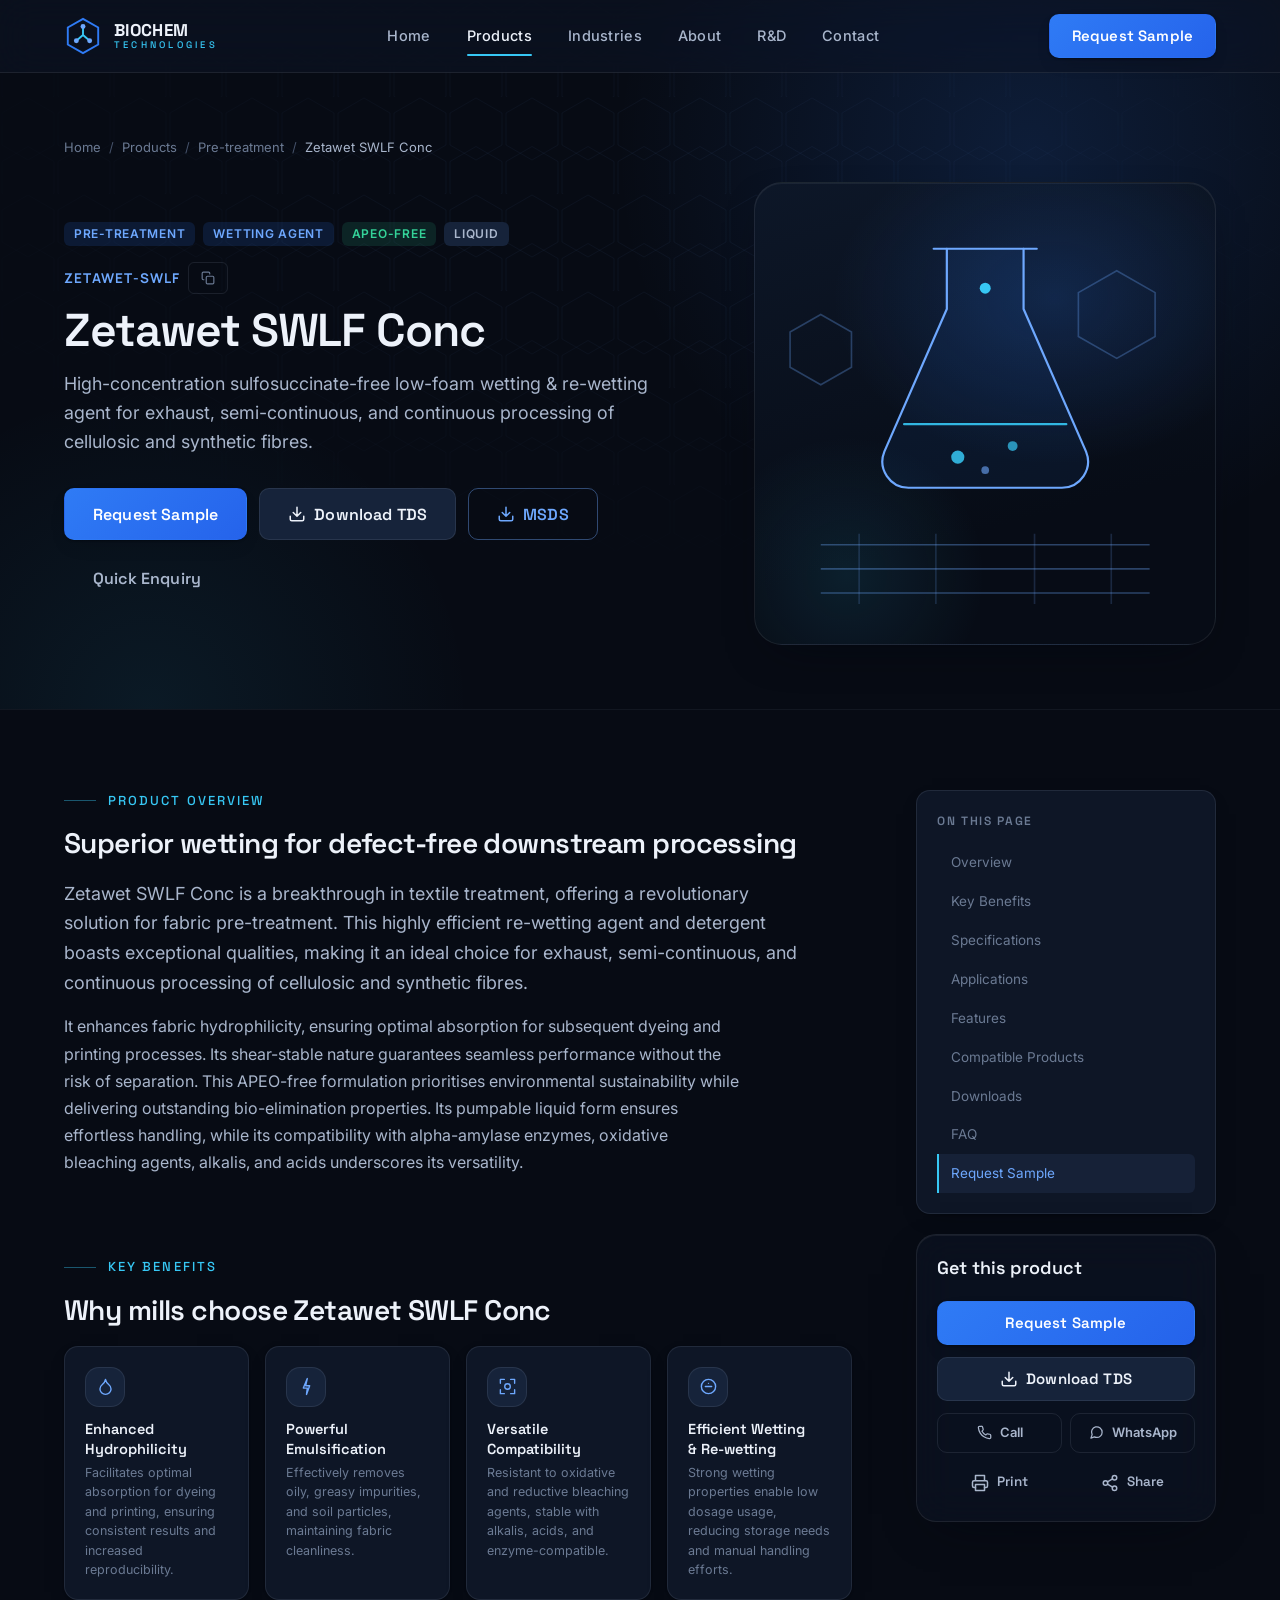
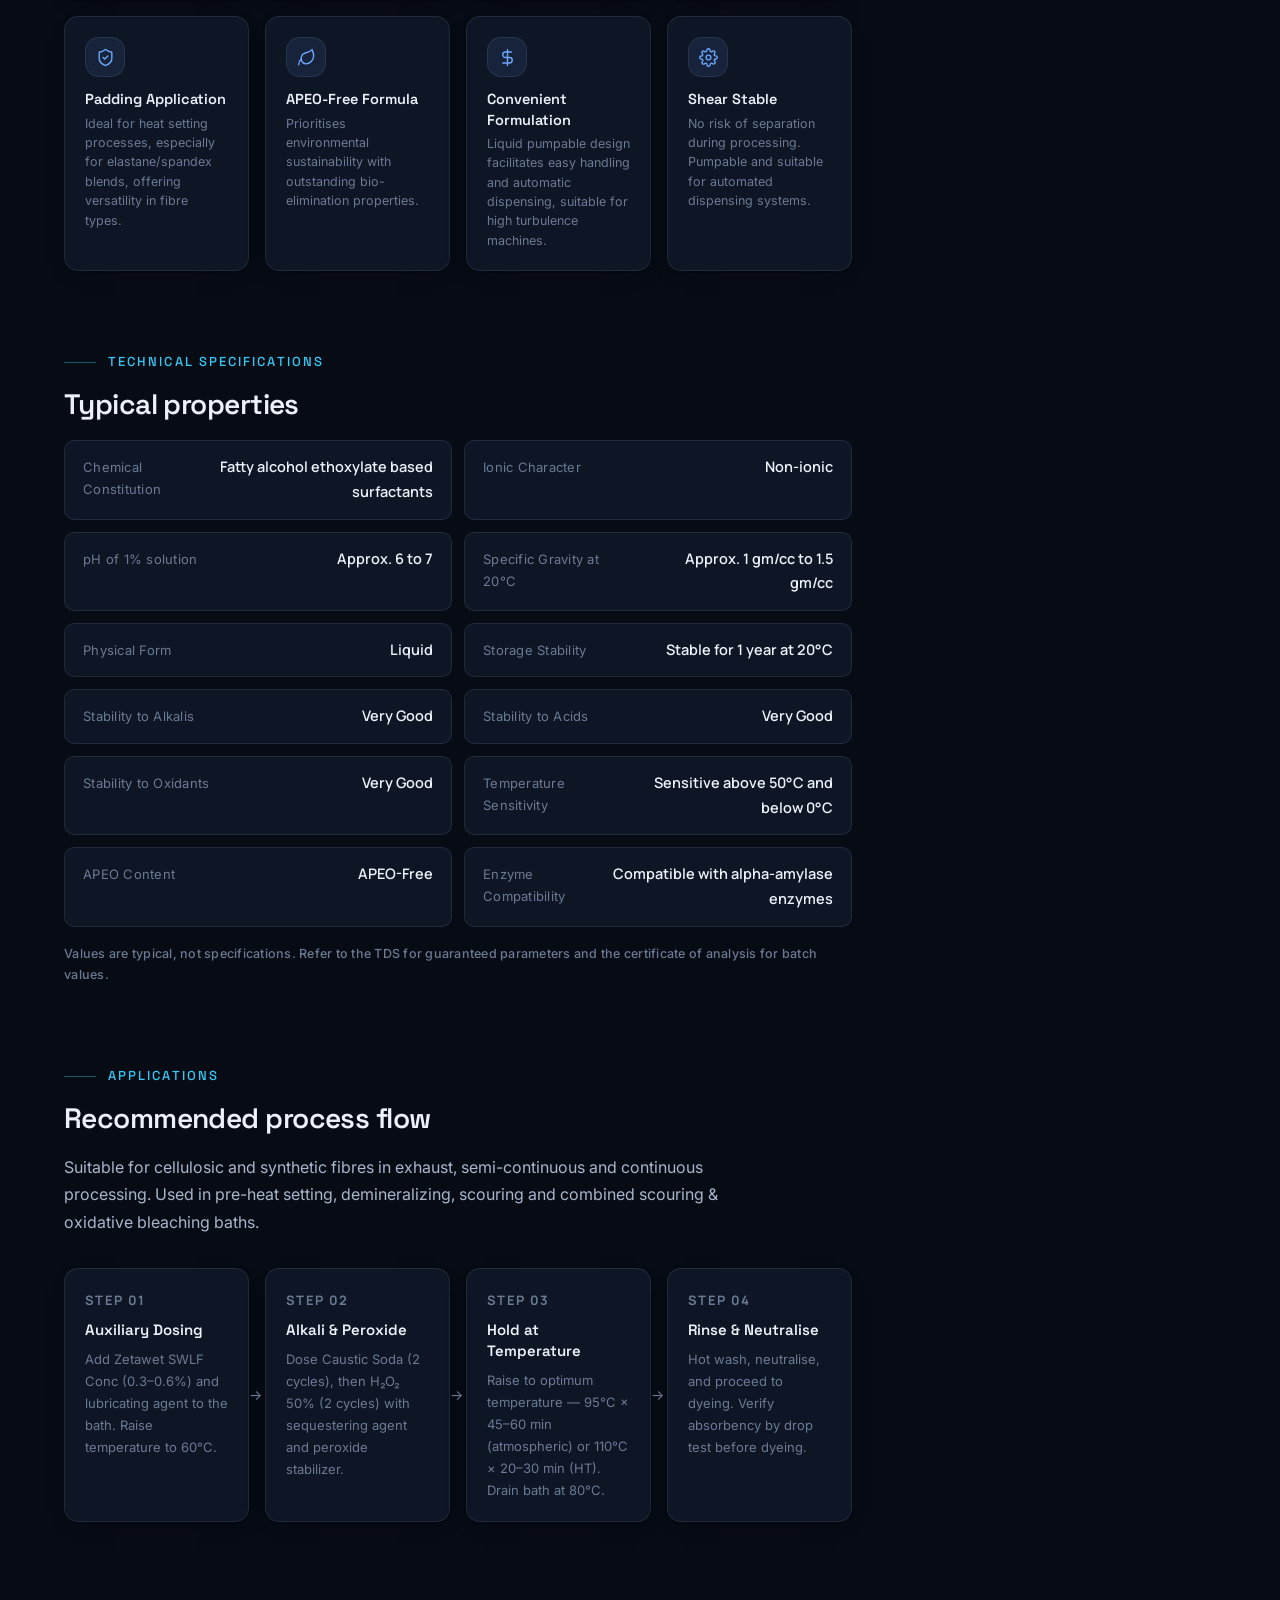
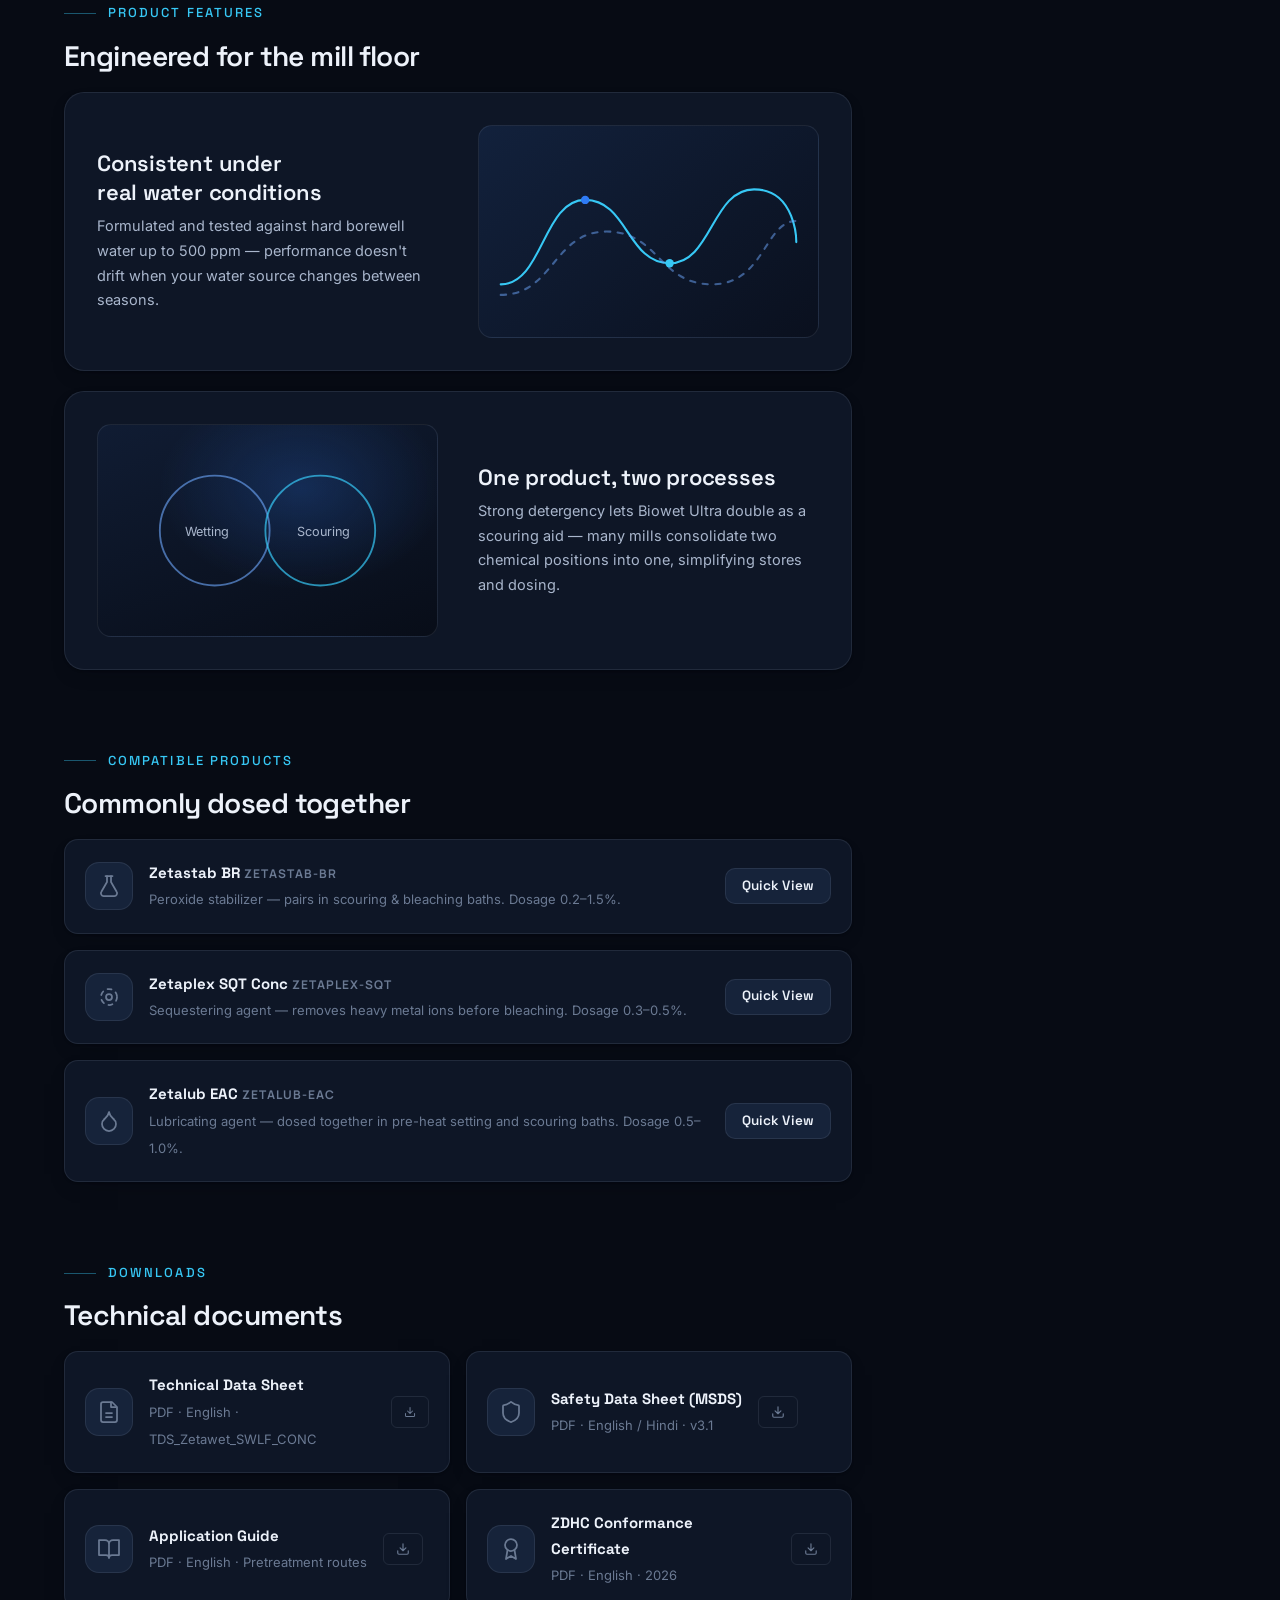
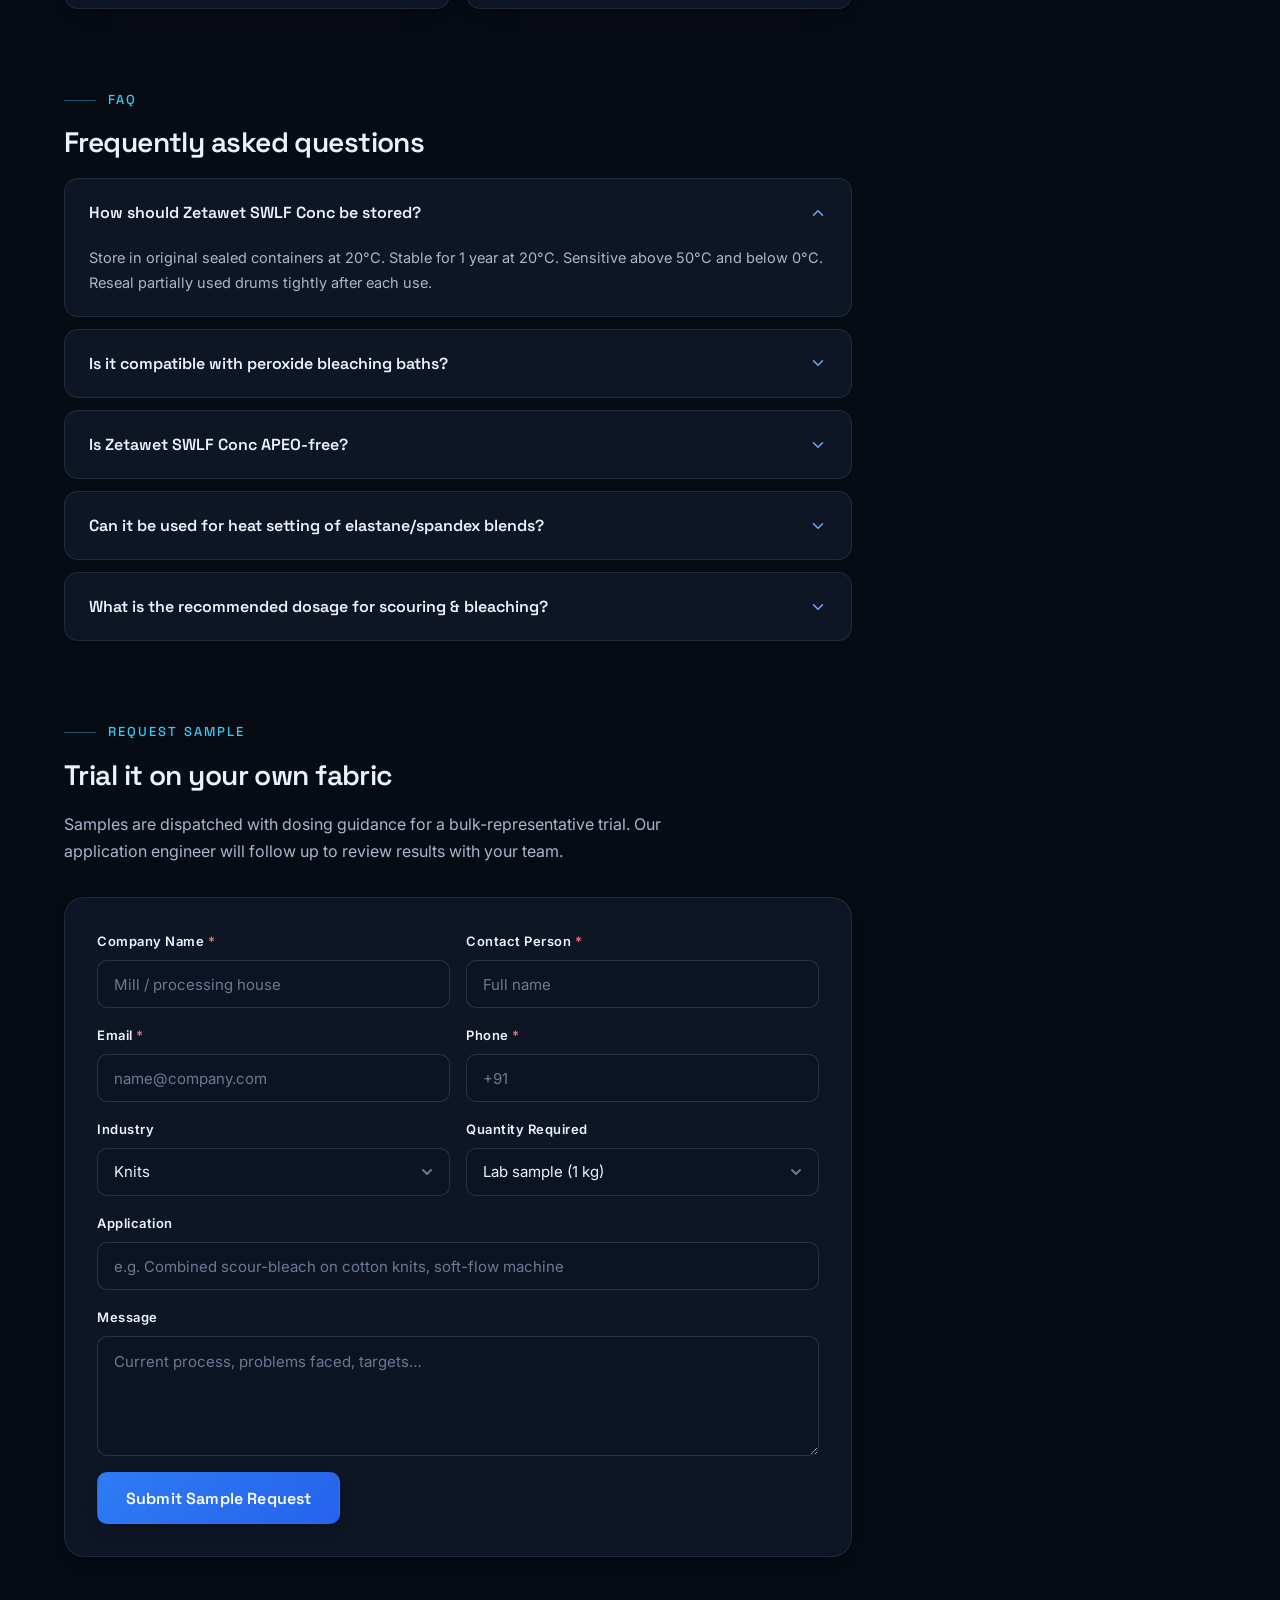
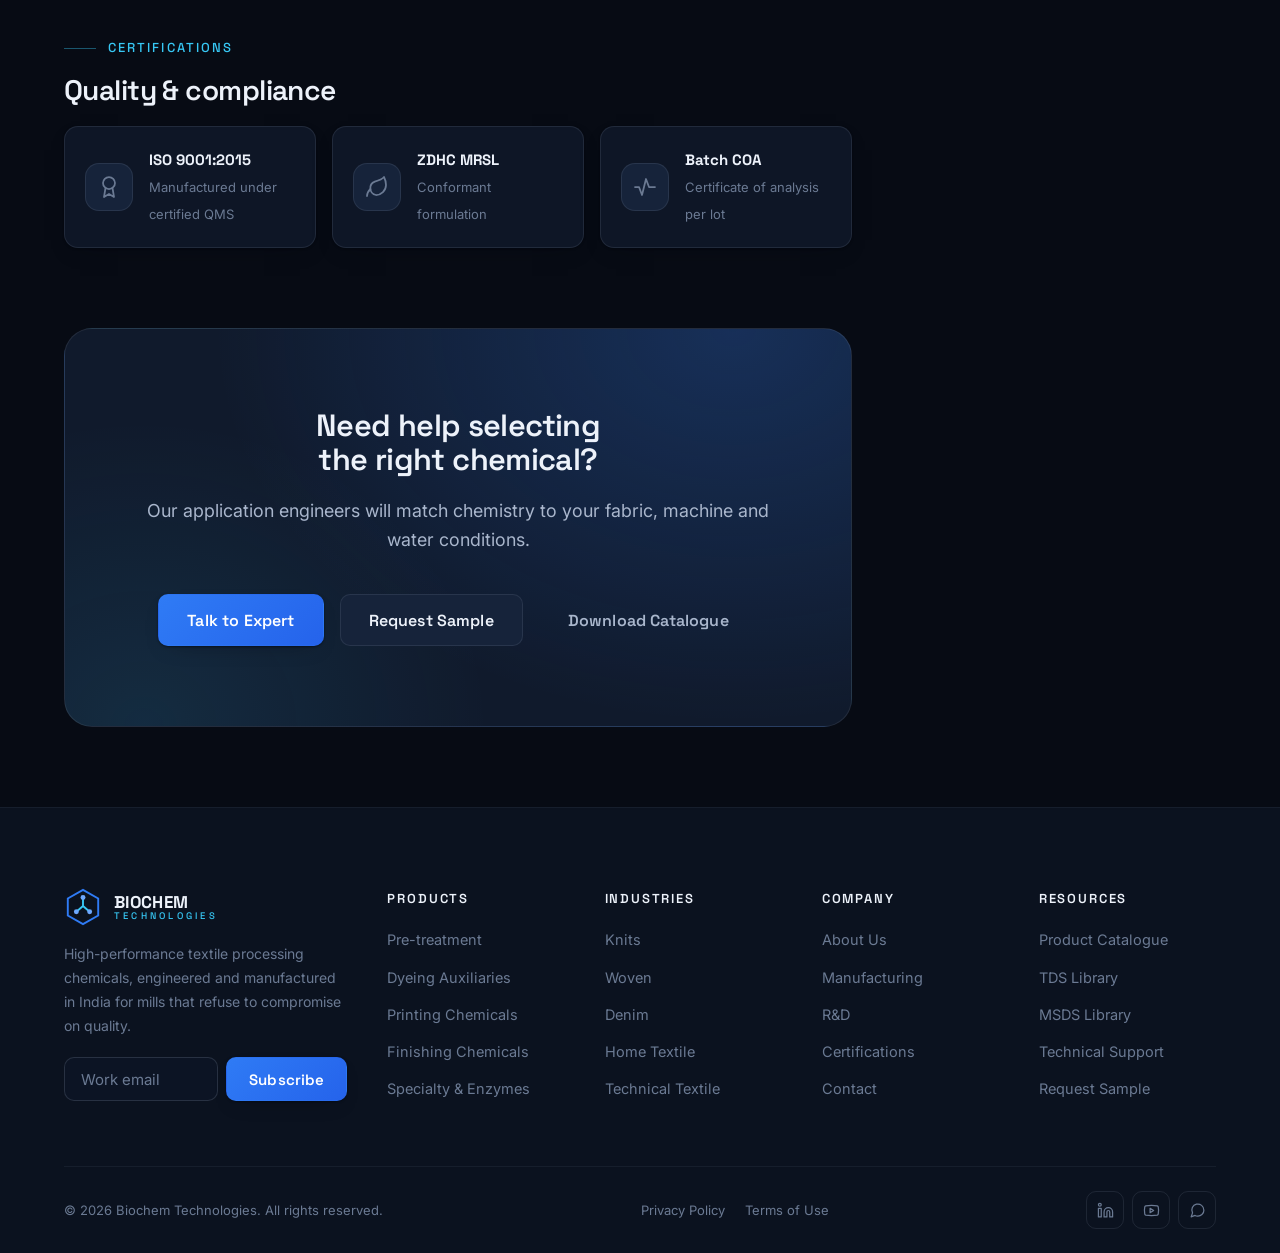
==== commit 8862d99f: "update product detail page with real Zetawet SWLF Conc data" ====
--- a/product-detail.html
+++ b/product-detail.html
@@ -3,12 +3,12 @@
 <head>
 <meta charset="UTF-8">
 <meta name="viewport" content="width=device-width, initial-scale=1.0">
-<title>Biowet Ultra (BC-WET 240) — Low-Foam Wetting &amp; Scouring Agent | BIOCHEM TECHNOLOGIES</title>
-<meta name="description" content="Biowet Ultra (BC-WET 240) is a low-foam wetting and scouring agent with rapid absorbency for continuous and exhaust pretreatment. Download TDS/MSDS or request a sample.">
-<meta property="og:title" content="Biowet Ultra (BC-WET 240) — BIOCHEM TECHNOLOGIES">
-<meta property="og:description" content="Low-foam wetting & scouring agent with rapid absorbency for continuous and exhaust processes.">
+<title>Zetawet SWLF Conc — High-Concentration Low-Foam Wetting Agent | Biochem Technologies</title>
+<meta name="description" content="Zetawet SWLF Conc is a high-concentration sulfosuccinate-free low-foam wetting & re-wetting agent for pre-treatment of cellulosic and synthetic fibres. Download TDS or request a sample.">
+<meta property="og:title" content="Zetawet SWLF Conc — Biochem Technologies">
+<meta property="og:description" content="High-concentration sulfosuccinate-free low-foam wetting & re-wetting agent for exhaust, semi-continuous, and continuous processing.">
 <meta property="og:type" content="product">
-<link rel="canonical" href="https://www.biochemtechnologies.in/product-detail.html">
+<link rel="canonical" href="https://biochem-2.vercel.app/product-detail.html">
 <link rel="icon" href="data:image/svg+xml,%3Csvg xmlns='http://www.w3.org/2000/svg' viewBox='0 0 32 32'%3E%3Cpath d='M16 2 28 9v14L16 30 4 23V9z' fill='%232F7BF5'/%3E%3Cpath d='M16 8v8m0 0-6 5m6-5 6 5' stroke='%23fff' stroke-width='2' fill='none'/%3E%3C/svg%3E">
 <link rel="preconnect" href="https://fonts.googleapis.com">
 <link rel="preconnect" href="https://fonts.gstatic.com" crossorigin>
@@ -20,11 +20,11 @@
 {
   "@context": "https://schema.org",
   "@type": "Product",
-  "name": "Biowet Ultra",
-  "sku": "BC-WET 240",
+  "name": "Zetawet SWLF Conc",
+  "sku": "ZETAWET-SWLF",
   "brand": {"@type": "Brand", "name": "Biochem Technologies"},
-  "description": "Low-foam wetting and scouring agent with rapid absorbency for continuous and exhaust pretreatment processes.",
-  "category": "Textile Pretreatment Chemicals"
+  "description": "High-concentration sulfosuccinate-free low-foam wetting & re-wetting agent for pre-treatment of cellulosic and synthetic fibres.",
+  "category": "Textile Pre-treatment Chemicals"
 }
 </script>
 <script type="application/ld+json">
@@ -32,8 +32,9 @@
   "@context": "https://schema.org",
   "@type": "FAQPage",
   "mainEntity": [
-    {"@type": "Question", "name": "How should Biowet Ultra be stored?", "acceptedAnswer": {"@type": "Answer", "text": "Store in original sealed containers between 5°C and 40°C away from direct sunlight. Shelf life is 12 months from manufacture."}},
-    {"@type": "Question", "name": "Is Biowet Ultra compatible with peroxide bleaching baths?", "acceptedAnswer": {"@type": "Answer", "text": "Yes. Biowet Ultra is stable in alkaline peroxide baths and is commonly dosed together with Biostab OX."}}
+    {"@type": "Question", "name": "How should Zetawet SWLF Conc be stored?", "acceptedAnswer": {"@type": "Answer", "text": "Store in original sealed containers at 20°C. Stable for 1 year. Sensitive above 50°C and below 0°C."}},
+    {"@type": "Question", "name": "Is Zetawet SWLF Conc compatible with peroxide bleaching baths?", "acceptedAnswer": {"@type": "Answer", "text": "Yes. Zetawet SWLF Conc is stable to oxidative and reductive bleaching agents, alkalis, acids, and is enzyme-compatible."}},
+    {"@type": "Question", "name": "Is Zetawet SWLF Conc APEO-free?", "acceptedAnswer": {"@type": "Answer", "text": "Yes. Zetawet SWLF Conc is an APEO-free formulation that prioritises environmental sustainability with outstanding bio-elimination properties."}}
   ]
 }
 </script>
@@ -87,23 +88,23 @@
       <li><a href="index.html">Home</a></li>
       <li><a href="products.html">Products</a></li>
       <li><a href="products.html#pretreatment">Pre-treatment</a></li>
-      <li aria-current="page">Biowet Ultra</li>
+      <li aria-current="page">Zetawet SWLF Conc</li>
     </ol>
     <div class="phero__grid">
       <div>
         <div class="phero__badges">
           <span class="badge badge--category">Pre-treatment</span>
-          <span class="badge badge--eco">Eco Friendly</span>
-          <span class="badge badge--eco">ZDHC Compatible</span>
+          <span class="badge badge--category">Wetting Agent</span>
+          <span class="badge badge--eco">APEO-Free</span>
           <span class="badge">Liquid</span>
         </div>
-        <p class="phero__code"><span class="code" data-copy="BC-WET 240" data-tip="Copy code">BC-WET 240</span>
-          <button class="doc-btn" type="button" data-copy="BC-WET 240" data-tip="Copy product code" aria-label="Copy product code">
+        <p class="phero__code"><span class="code" data-copy="ZETAWET-SWLF" data-tip="Copy code">ZETAWET-SWLF</span>
+          <button class="doc-btn" type="button" data-copy="ZETAWET-SWLF" data-tip="Copy product code" aria-label="Copy product code">
             <svg viewBox="0 0 24 24" fill="none" stroke="currentColor" stroke-width="2" stroke-linecap="round" stroke-linejoin="round"><rect x="9" y="9" width="13" height="13" rx="2"/><path d="M5 15H4a2 2 0 0 1-2-2V4a2 2 0 0 1 2-2h9a2 2 0 0 1 2 2v1"/></svg>
           </button>
         </p>
-        <h1>Biowet Ultra</h1>
-        <p class="subtitle">A low-foam wetting and scouring agent engineered for rapid, uniform absorbency on cellulosics and blends — in both continuous ranges and exhaust machines.</p>
+        <h1>Zetawet SWLF Conc</h1>
+        <p class="subtitle">High-concentration sulfosuccinate-free low-foam wetting &amp; re-wetting agent for exhaust, semi-continuous, and continuous processing of cellulosic and synthetic fibres.</p>
         <div class="phero__actions">
           <button class="btn btn--primary btn--lg" data-modal-open="modal-sample">Request Sample</button>
           <button class="btn btn--secondary btn--lg" type="button">
@@ -147,47 +148,47 @@
     <!-- 2 · Overview -->
     <section id="overview" class="reveal">
       <p class="overline">Product Overview</p>
-      <h2>Uniform absorbency, right first time</h2>
-      <p class="body-lg measure" style="margin-bottom:var(--s-4)">Biowet Ultra combines rapid wetting power with strong detergency, removing natural waxes, oils and residual size in a single bath. Its low-foam profile makes it safe for jet, soft-flow and continuous applications at high running speeds.</p>
-      <p class="measure">Uniform absorbency after pretreatment is the single biggest factor in right-first-time dyeing. Mills using Biowet Ultra report fewer shade corrections, better peroxide bath stability and measurable reductions in re-process rates on both knits and wovens.</p>
+      <h2>Superior wetting for defect-free downstream processing</h2>
+      <p class="body-lg measure" style="margin-bottom:var(--s-4)">Zetawet SWLF Conc is a breakthrough in textile treatment, offering a revolutionary solution for fabric pre-treatment. This highly efficient re-wetting agent and detergent boasts exceptional qualities, making it an ideal choice for exhaust, semi-continuous, and continuous processing of cellulosic and synthetic fibres.</p>
+      <p class="measure">It enhances fabric hydrophilicity, ensuring optimal absorption for subsequent dyeing and printing processes. Its shear-stable nature guarantees seamless performance without the risk of separation. This APEO-free formulation prioritises environmental sustainability while delivering outstanding bio-elimination properties. Its pumpable liquid form ensures effortless handling, while its compatibility with alpha-amylase enzymes, oxidative bleaching agents, alkalis, and acids underscores its versatility.</p>
     </section>
 
     <!-- 3 · Key benefits -->
     <section id="benefits" class="reveal">
       <p class="overline">Key Benefits</p>
-      <h2>Why process engineers specify it</h2>
+      <h2>Why mills choose Zetawet SWLF Conc</h2>
       <div class="benefit-grid">
         <div class="benefit-card card card--hover">
           <span class="icon-box"><svg viewBox="0 0 24 24" fill="none" stroke="currentColor" stroke-width="1.75" stroke-linecap="round" stroke-linejoin="round" aria-hidden="true"><path d="M12 22a7 7 0 0 0 7-7c0-2-1-3.9-3-5.5s-3.5-4-4-6.5c-.5 2.5-2 4.9-4 6.5C6 11.1 5 13 5 15a7 7 0 0 0 7 7z"/></svg></span>
-          <h5>High Wetting Efficiency</h5><p>Drop-sink time under 3 seconds at recommended dosage.</p>
+          <h5>Enhanced Hydrophilicity</h5><p>Facilitates optimal absorption for dyeing and printing, ensuring consistent results and increased reproducibility.</p>
         </div>
         <div class="benefit-card card card--hover">
           <span class="icon-box"><svg viewBox="0 0 24 24" fill="none" stroke="currentColor" stroke-width="1.75" stroke-linecap="round" stroke-linejoin="round" aria-hidden="true"><path d="m13 2-2 9h5l-4 11 1-8H8z"/></svg></span>
-          <h5>Excellent Penetration</h5><p>Reaches yarn core even on dense wovens and high-twist yarns.</p>
+          <h5>Powerful Emulsification</h5><p>Effectively removes oily, greasy impurities, and soil particles, maintaining fabric cleanliness.</p>
+        </div>
+        <div class="benefit-card card card--hover">
+          <span class="icon-box"><svg viewBox="0 0 24 24" fill="none" stroke="currentColor" stroke-width="1.75" stroke-linecap="round" stroke-linejoin="round" aria-hidden="true"><path d="M16 3h5v5M8 3H3v5M16 21h5v-5M8 21H3v-5"/><circle cx="12" cy="12" r="3.5"/></svg></span>
+          <h5>Versatile Compatibility</h5><p>Resistant to oxidative and reductive bleaching agents, stable with alkalis, acids, and enzyme-compatible.</p>
         </div>
         <div class="benefit-card card card--hover">
           <span class="icon-box"><svg viewBox="0 0 24 24" fill="none" stroke="currentColor" stroke-width="1.75" stroke-linecap="round" stroke-linejoin="round" aria-hidden="true"><path d="M8 12h8M12 8v0M3 12a9 9 0 1 0 18 0 9 9 0 0 0-18 0z"/></svg></span>
-          <h5>Low Foaming</h5><p>Safe for jets and high-speed ranges without antifoam top-ups.</p>
+          <h5>Efficient Wetting &amp; Re-wetting</h5><p>Strong wetting properties enable low dosage usage, reducing storage needs and manual handling efforts.</p>
+        </div>
+        <div class="benefit-card card card--hover">
+          <span class="icon-box"><svg viewBox="0 0 24 24" fill="none" stroke="currentColor" stroke-width="1.75" stroke-linecap="round" stroke-linejoin="round" aria-hidden="true"><path d="M20 13c0 5-3.5 7.5-7.7 9a.6.6 0 0 1-.6 0C7.5 20.5 4 18 4 13V6a1 1 0 0 1 1-1c2 0 4.5-1.2 6.2-2.7a1.2 1.2 0 0 1 1.6 0C14.5 3.8 17 5 19 5a1 1 0 0 1 1 1z"/><path d="m9 12 2 2 4-4"/></svg></span>
+          <h5>Padding Application</h5><p>Ideal for heat setting processes, especially for elastane/spandex blends, offering versatility in fibre types.</p>
         </div>
         <div class="benefit-card card card--hover">
           <span class="icon-box"><svg viewBox="0 0 24 24" fill="none" stroke="currentColor" stroke-width="1.75" stroke-linecap="round" stroke-linejoin="round" aria-hidden="true"><path d="M11 20A7 7 0 0 1 9.8 6.6C15.5 5 17 4.5 19 2c1 2 2 4.2 2 8 0 5.5-4.8 10-10 10z"/><path d="M2 21c0-3 1.9-5.5 3.5-7"/></svg></span>
-          <h5>Eco Friendly</h5><p>APEO-free, readily biodegradable, ZDHC MRSL conformant.</p>
-        </div>
-        <div class="benefit-card card card--hover">
-          <span class="icon-box"><svg viewBox="0 0 24 24" fill="none" stroke="currentColor" stroke-width="1.75" stroke-linecap="round" stroke-linejoin="round" aria-hidden="true"><path d="M16 3h5v5M8 3H3v5M16 21h5v-5M8 21H3v-5"/><circle cx="12" cy="12" r="3.5"/></svg></span>
-          <h5>Excellent Compatibility</h5><p>Stable with alkali, peroxide and common sequestrants.</p>
-        </div>
-        <div class="benefit-card card card--hover">
-          <span class="icon-box"><svg viewBox="0 0 24 24" fill="none" stroke="currentColor" stroke-width="1.75" stroke-linecap="round" stroke-linejoin="round" aria-hidden="true"><path d="M20 13c0 5-3.5 7.5-7.7 9a.6.6 0 0 1-.6 0C7.5 20.5 4 18 4 13V6a1 1 0 0 1 1-1c2 0 4.5-1.2 6.2-2.7a1.2 1.2 0 0 1 1.6 0C14.5 3.8 17 5 19 5a1 1 0 0 1 1 1z"/><path d="m9 12 2 2 4-4"/></svg></span>
-          <h5>High Stability</h5><p>Performs consistently in hard water up to 500 ppm.</p>
+          <h5>APEO-Free Formula</h5><p>Prioritises environmental sustainability with outstanding bio-elimination properties.</p>
         </div>
         <div class="benefit-card card card--hover">
           <span class="icon-box"><svg viewBox="0 0 24 24" fill="none" stroke="currentColor" stroke-width="1.75" stroke-linecap="round" stroke-linejoin="round" aria-hidden="true"><path d="M12 2v20M17 5H9.5a3.5 3.5 0 0 0 0 7h5a3.5 3.5 0 0 1 0 7H6"/></svg></span>
-          <h5>Cost Effective</h5><p>Concentrated formula — low g/L dosing cuts cost per kg fabric.</p>
+          <h5>Convenient Formulation</h5><p>Liquid pumpable design facilitates easy handling and automatic dispensing, suitable for high turbulence machines.</p>
         </div>
         <div class="benefit-card card card--hover">
           <span class="icon-box"><svg viewBox="0 0 24 24" fill="none" stroke="currentColor" stroke-width="1.75" stroke-linecap="round" stroke-linejoin="round" aria-hidden="true"><circle cx="12" cy="12" r="3"/><path d="M19.4 15a1.65 1.65 0 0 0 .33 1.82l.06.06a2 2 0 1 1-2.83 2.83l-.06-.06a1.65 1.65 0 0 0-1.82-.33 1.65 1.65 0 0 0-1 1.51V21a2 2 0 1 1-4 0v-.09a1.65 1.65 0 0 0-1-1.51 1.65 1.65 0 0 0-1.82.33l-.06.06a2 2 0 1 1-2.83-2.83l.06-.06a1.65 1.65 0 0 0 .33-1.82 1.65 1.65 0 0 0-1.51-1H3a2 2 0 1 1 0-4h.09a1.65 1.65 0 0 0 1.51-1 1.65 1.65 0 0 0-.33-1.82l-.06-.06a2 2 0 1 1 2.83-2.83l.06.06a1.65 1.65 0 0 0 1.82.33h.01a1.65 1.65 0 0 0 1-1.51V3a2 2 0 1 1 4 0v.09a1.65 1.65 0 0 0 1 1.51h.01a1.65 1.65 0 0 0 1.82-.33l.06-.06a2 2 0 1 1 2.83 2.83l-.06.06a1.65 1.65 0 0 0-.33 1.82v.01a1.65 1.65 0 0 0 1.51 1H21a2 2 0 1 1 0 4h-.09a1.65 1.65 0 0 0-1.51 1z"/></svg></span>
-          <h5>Machine Friendly</h5><p>No deposits on rollers, jets or heat-exchanger surfaces.</p>
+          <h5>Shear Stable</h5><p>No risk of separation during processing. Pumpable and suitable for automated dispensing systems.</p>
         </div>
       </div>
     </section>
@@ -197,18 +198,18 @@
       <p class="overline">Technical Specifications</p>
       <h2>Typical properties</h2>
       <dl class="spec-grid">
-        <div class="spec-item"><dt>Appearance</dt><dd>Clear to pale-yellow liquid</dd></div>
-        <div class="spec-item"><dt>Ionic Nature</dt><dd>Anionic / Non-ionic blend</dd></div>
-        <div class="spec-item"><dt>pH (10% solution)</dt><dd>6.5 – 7.5</dd></div>
-        <div class="spec-item"><dt>Solubility</dt><dd>Miscible in cold water</dd></div>
-        <div class="spec-item"><dt>Density (25 °C)</dt><dd>1.02 – 1.05 g/cm³</dd></div>
-        <div class="spec-item"><dt>Recommended Dosage</dt><dd>0.5 – 2.0 g/L</dd></div>
-        <div class="spec-item"><dt>Storage Temperature</dt><dd>5 – 40 °C</dd></div>
-        <div class="spec-item"><dt>Shelf Life</dt><dd>12 months (sealed)</dd></div>
-        <div class="spec-item"><dt>Packaging</dt><dd>50 / 120 kg HDPE drums</dd></div>
-        <div class="spec-item"><dt>Processing Temperature</dt><dd>Up to 130 °C</dd></div>
-        <div class="spec-item"><dt>Chemical Compatibility</dt><dd>Alkali, H₂O₂, sequestrants</dd></div>
-        <div class="spec-item"><dt>Hard-Water Stability</dt><dd>Up to 500 ppm</dd></div>
+        <div class="spec-item"><dt>Chemical Constitution</dt><dd>Fatty alcohol ethoxylate based surfactants</dd></div>
+        <div class="spec-item"><dt>Ionic Character</dt><dd>Non-ionic</dd></div>
+        <div class="spec-item"><dt>pH of 1% solution</dt><dd>Approx. 6 to 7</dd></div>
+        <div class="spec-item"><dt>Specific Gravity at 20°C</dt><dd>Approx. 1 gm/cc to 1.5 gm/cc</dd></div>
+        <div class="spec-item"><dt>Physical Form</dt><dd>Liquid</dd></div>
+        <div class="spec-item"><dt>Storage Stability</dt><dd>Stable for 1 year at 20°C</dd></div>
+        <div class="spec-item"><dt>Stability to Alkalis</dt><dd>Very Good</dd></div>
+        <div class="spec-item"><dt>Stability to Acids</dt><dd>Very Good</dd></div>
+        <div class="spec-item"><dt>Stability to Oxidants</dt><dd>Very Good</dd></div>
+        <div class="spec-item"><dt>Temperature Sensitivity</dt><dd>Sensitive above 50°C and below 0°C</dd></div>
+        <div class="spec-item"><dt>APEO Content</dt><dd>APEO-Free</dd></div>
+        <div class="spec-item"><dt>Enzyme Compatibility</dt><dd>Compatible with alpha-amylase enzymes</dd></div>
       </dl>
       <p class="caption" style="margin-top:var(--s-4)">Values are typical, not specifications. Refer to the TDS for guaranteed parameters and the certificate of analysis for batch values.</p>
     </section>
@@ -217,12 +218,12 @@
     <section id="applications" class="reveal">
       <p class="overline">Applications</p>
       <h2>Recommended process flow</h2>
-      <p class="measure" style="margin-bottom:var(--s-7)">Suitable for cotton, viscose and blends on jet, soft-flow, jigger, winch and continuous ranges — for desizing assistance, scouring and combined scour-bleach routes.</p>
+      <p class="measure" style="margin-bottom:var(--s-7)">Suitable for cellulosic and synthetic fibres in exhaust, semi-continuous and continuous processing. Used in pre-heat setting, demineralizing, scouring and combined scouring &amp; oxidative bleaching baths.</p>
       <div class="flow">
-        <div class="flow-card card card--hover"><p class="flow-card__step">STEP 01</p><h5>Dose &amp; Fill</h5><p>Add 0.5–2.0 g/L Biowet Ultra with alkali to the bath at 40 °C.</p></div>
-        <div class="flow-card card card--hover"><p class="flow-card__step">STEP 02</p><h5>Raise Temperature</h5><p>Heat to 95–98 °C (exhaust) or steam pass (continuous).</p></div>
-        <div class="flow-card card card--hover"><p class="flow-card__step">STEP 03</p><h5>Hold</h5><p>Run 30–45 min for full wax and size removal.</p></div>
-        <div class="flow-card card card--hover"><p class="flow-card__step">STEP 04</p><h5>Rinse &amp; Verify</h5><p>Hot and cold rinse; verify absorbency by drop test.</p></div>
+        <div class="flow-card card card--hover"><p class="flow-card__step">STEP 01</p><h5>Auxiliary Dosing</h5><p>Add Zetawet SWLF Conc (0.3–0.6%) and lubricating agent to the bath. Raise temperature to 60°C.</p></div>
+        <div class="flow-card card card--hover"><p class="flow-card__step">STEP 02</p><h5>Alkali &amp; Peroxide</h5><p>Dose Caustic Soda (2 cycles), then H₂O₂ 50% (2 cycles) with sequestering agent and peroxide stabilizer.</p></div>
+        <div class="flow-card card card--hover"><p class="flow-card__step">STEP 03</p><h5>Hold at Temperature</h5><p>Raise to optimum temperature — 95°C × 45–60 min (atmospheric) or 110°C × 20–30 min (HT). Drain bath at 80°C.</p></div>
+        <div class="flow-card card card--hover"><p class="flow-card__step">STEP 04</p><h5>Rinse &amp; Neutralise</h5><p>Hot wash, neutralise, and proceed to dyeing. Verify absorbency by drop test before dyeing.</p></div>
       </div>
     </section>
 
@@ -266,18 +267,18 @@
       <div class="grid" style="gap:var(--s-4)">
         <div class="mini-card card card--hover">
           <span class="icon-box"><svg viewBox="0 0 24 24" fill="none" stroke="currentColor" stroke-width="1.75" stroke-linecap="round" stroke-linejoin="round" aria-hidden="true"><path d="M10 2v6L4.5 17.5A2.8 2.8 0 0 0 7 22h10a2.8 2.8 0 0 0 2.5-4.5L14 8V2"/><path d="M8.5 2h7"/></svg></span>
-          <div><b>Biostab OX <span class="code" style="font-size:12px">BC-STB 118</span></b><span>Peroxide stabilizer — pairs in combined scour-bleach baths.</span></div>
-          <a class="btn btn--sm btn--secondary" href="products.html#pretreatment">Quick View</a>
+          <div><b>Zetastab BR <span class="code" style="font-size:12px">ZETASTAB-BR</span></b><span>Peroxide stabilizer — pairs in scouring &amp; bleaching baths. Dosage 0.2–1.5%.</span></div>
+          <a class="btn btn--sm btn--secondary" href="products.html">Quick View</a>
         </div>
         <div class="mini-card card card--hover">
           <span class="icon-box"><svg viewBox="0 0 24 24" fill="none" stroke="currentColor" stroke-width="1.75" stroke-linecap="round" stroke-linejoin="round" aria-hidden="true"><circle cx="12" cy="12" r="3"/><circle cx="12" cy="12" r="8" stroke-dasharray="4 5"/></svg></span>
-          <div><b>Biodem Plus <span class="code" style="font-size:12px">BC-DMN 132</span></b><span>Demineralizer — removes metal ions before bleaching.</span></div>
-          <a class="btn btn--sm btn--secondary" href="products.html#pretreatment">Quick View</a>
+          <div><b>Zetaplex SQT Conc <span class="code" style="font-size:12px">ZETAPLEX-SQT</span></b><span>Sequestering agent — removes heavy metal ions before bleaching. Dosage 0.3–0.5%.</span></div>
+          <a class="btn btn--sm btn--secondary" href="products.html">Quick View</a>
         </div>
         <div class="mini-card card card--hover">
           <span class="icon-box"><svg viewBox="0 0 24 24" fill="none" stroke="currentColor" stroke-width="1.75" stroke-linecap="round" stroke-linejoin="round" aria-hidden="true"><path d="M12 22a7 7 0 0 0 7-7c0-2-1-3.9-3-5.5s-3.5-4-4-6.5c-.5 2.5-2 4.9-4 6.5C6 11.1 5 13 5 15a7 7 0 0 0 7 7z"/></svg></span>
-          <div><b>Biozyme DSZ <span class="code" style="font-size:12px">BC-ENZ 625</span></b><span>Desizing enzyme — Biowet Ultra improves enzyme penetration.</span></div>
-          <a class="btn btn--sm btn--secondary" href="products.html#enzymes">Quick View</a>
+          <div><b>Zetalub EAC <span class="code" style="font-size:12px">ZETALUB-EAC</span></b><span>Lubricating agent — dosed together in pre-heat setting and scouring baths. Dosage 0.5–1.0%.</span></div>
+          <a class="btn btn--sm btn--secondary" href="products.html">Quick View</a>
         </div>
       </div>
     </section>
@@ -289,7 +290,7 @@
       <div class="pdl-grid">
         <div class="mini-card card card--hover">
           <span class="icon-box"><svg viewBox="0 0 24 24" fill="none" stroke="currentColor" stroke-width="1.75" stroke-linecap="round" stroke-linejoin="round" aria-hidden="true"><path d="M15 2H6a2 2 0 0 0-2 2v16a2 2 0 0 0 2 2h12a2 2 0 0 0 2-2V7z"/><path d="M14 2v5h5M9 13h6M9 17h6"/></svg></span>
-          <div><b>Technical Data Sheet</b><span>PDF · English · v4.2 · 2026</span></div>
+          <div><b>Technical Data Sheet</b><span>PDF · English · TDS_Zetawet_SWLF_CONC</span></div>
           <button class="doc-btn" type="button" aria-label="Download TDS"><svg viewBox="0 0 24 24" fill="none" stroke="currentColor" stroke-width="2" stroke-linecap="round" stroke-linejoin="round"><path d="M21 15v4a2 2 0 0 1-2 2H5a2 2 0 0 1-2-2v-4M7 10l5 5 5-5M12 15V3"/></svg></button>
         </div>
         <div class="mini-card card card--hover">
@@ -315,29 +316,29 @@
       <p class="overline">FAQ</p>
       <h2>Frequently asked questions</h2>
       <div class="accordion" data-open>
-        <button class="accordion__btn" aria-expanded="true">How should Biowet Ultra be stored?
+        <button class="accordion__btn" aria-expanded="true">How should Zetawet SWLF Conc be stored?
           <svg viewBox="0 0 24 24" fill="none" stroke="currentColor" stroke-width="2" stroke-linecap="round" stroke-linejoin="round" aria-hidden="true"><path d="m6 9 6 6 6-6"/></svg></button>
-        <div class="accordion__body"><div><p>Store in original sealed containers between 5 °C and 40 °C, away from direct sunlight. Shelf life is 12 months from the date of manufacture. Reseal partially used drums tightly.</p></div></div>
+        <div class="accordion__body"><div><p>Store in original sealed containers at 20°C. Stable for 1 year at 20°C. Sensitive above 50°C and below 0°C. Reseal partially used drums tightly after each use.</p></div></div>
       </div>
       <div class="accordion">
         <button class="accordion__btn" aria-expanded="false">Is it compatible with peroxide bleaching baths?
           <svg viewBox="0 0 24 24" fill="none" stroke="currentColor" stroke-width="2" stroke-linecap="round" stroke-linejoin="round" aria-hidden="true"><path d="m6 9 6 6 6-6"/></svg></button>
-        <div class="accordion__body"><div><p>Yes. Biowet Ultra is stable in alkaline peroxide baths and is routinely dosed together with Biostab OX in combined scour-bleach routes up to 130 °C.</p></div></div>
+        <div class="accordion__body"><div><p>Yes. Zetawet SWLF Conc is stable to oxidative and reductive bleaching agents. It is routinely dosed in combined scouring &amp; bleaching baths together with Zetastab BR and Zetaplex SQT Conc.</p></div></div>
       </div>
       <div class="accordion">
-        <button class="accordion__btn" aria-expanded="false">How do I prepare the dosing solution?
+        <button class="accordion__btn" aria-expanded="false">Is Zetawet SWLF Conc APEO-free?
           <svg viewBox="0 0 24 24" fill="none" stroke="currentColor" stroke-width="2" stroke-linecap="round" stroke-linejoin="round" aria-hidden="true"><path d="m6 9 6 6 6-6"/></svg></button>
-        <div class="accordion__body"><div><p>Biowet Ultra is miscible in cold water at all ratios. For automated dosing systems, a 10–20% stock solution is recommended. No heating or high-shear mixing is required.</p></div></div>
+        <div class="accordion__body"><div><p>Yes. Zetawet SWLF Conc is an APEO-free formulation that prioritises environmental sustainability. It has outstanding bio-elimination properties and is safe for mills working towards ZDHC compliance.</p></div></div>
       </div>
       <div class="accordion">
-        <button class="accordion__btn" aria-expanded="false">What safety precautions apply during handling?
+        <button class="accordion__btn" aria-expanded="false">Can it be used for heat setting of elastane/spandex blends?
           <svg viewBox="0 0 24 24" fill="none" stroke="currentColor" stroke-width="2" stroke-linecap="round" stroke-linejoin="round" aria-hidden="true"><path d="m6 9 6 6 6-6"/></svg></button>
-        <div class="accordion__body"><div><p>Wear chemical-resistant gloves and eye protection when handling the concentrate. In case of eye contact, rinse with plenty of water. Full first-aid and disposal guidance is in the MSDS.</p></div></div>
+        <div class="accordion__body"><div><p>Yes. Zetawet SWLF Conc is ideal for pre-heat setting baths, especially for elastane/spandex blends. Recommended dosage is 3–5 GPL at 80% pick-up, 30 seconds dwell time, optimum temperature 180°C.</p></div></div>
       </div>
       <div class="accordion">
-        <button class="accordion__btn" aria-expanded="false">Can it be used with enzymatic desizing?
+        <button class="accordion__btn" aria-expanded="false">What is the recommended dosage for scouring &amp; bleaching?
           <svg viewBox="0 0 24 24" fill="none" stroke="currentColor" stroke-width="2" stroke-linecap="round" stroke-linejoin="round" aria-hidden="true"><path d="m6 9 6 6 6-6"/></svg></button>
-        <div class="accordion__body"><div><p>Yes — it improves enzyme penetration when used with Biozyme DSZ. Keep the bath pH within the enzyme's working range and dose Biowet Ultra at 0.5–1.0 g/L.</p></div></div>
+        <div class="accordion__body"><div><p>For RFD/RFP fabrics: 0.4–0.6% owf in the scouring &amp; bleaching bath. For full white fabrics: 0.4–0.6% owf. For demineralizing bath: 0.3–0.5% owf. Always dose auxiliaries before raising temperature.</p></div></div>
       </div>
     </section>
 
@@ -413,9 +414,9 @@
       <button class="btn btn--secondary" type="button">
         <svg viewBox="0 0 24 24" fill="none" stroke="currentColor" stroke-width="2" stroke-linecap="round" stroke-linejoin="round" aria-hidden="true"><path d="M21 15v4a2 2 0 0 1-2 2H5a2 2 0 0 1-2-2v-4M7 10l5 5 5-5M12 15V3"/></svg>Download TDS</button>
       <div class="support-links" style="display:grid;grid-template-columns:1fr 1fr;gap:8px">
-        <a href="tel:+919876543210" style="display:flex;align-items:center;justify-content:center;gap:8px;height:40px;border:1px solid var(--border);border-radius:var(--r-md);font-size:13px;font-weight:600;color:var(--text-2)">
+        <a href="tel:+918777411917" style="display:flex;align-items:center;justify-content:center;gap:8px;height:40px;border:1px solid var(--border);border-radius:var(--r-md);font-size:13px;font-weight:600;color:var(--text-2)">
           <svg viewBox="0 0 24 24" width="15" height="15" fill="none" stroke="currentColor" stroke-width="2" stroke-linecap="round" stroke-linejoin="round"><path d="M22 16.9v3a2 2 0 0 1-2.2 2 19.8 19.8 0 0 1-8.6-3 19.5 19.5 0 0 1-6-6 19.8 19.8 0 0 1-3-8.7A2 2 0 0 1 4.1 2h3a2 2 0 0 1 2 1.7c.1 1 .4 2 .7 2.8a2 2 0 0 1-.5 2.1L8 9.9a16 16 0 0 0 6 6l1.3-1.3a2 2 0 0 1 2.1-.4c.9.3 1.9.5 2.9.6a2 2 0 0 1 1.7 2z"/></svg>Call</a>
-        <a href="https://wa.me/919876543210" style="display:flex;align-items:center;justify-content:center;gap:8px;height:40px;border:1px solid var(--border);border-radius:var(--r-md);font-size:13px;font-weight:600;color:var(--text-2)">
+        <a href="https://wa.me/918777411817" target="_blank" rel="noopener" style="display:flex;align-items:center;justify-content:center;gap:8px;height:40px;border:1px solid var(--border);border-radius:var(--r-md);font-size:13px;font-weight:600;color:var(--text-2)">
           <svg viewBox="0 0 24 24" width="15" height="15" fill="none" stroke="currentColor" stroke-width="2" stroke-linecap="round" stroke-linejoin="round"><path d="M21 11.5a8.4 8.4 0 0 1-9.2 8.4c-1.1-.1-2.2-.4-3.2-.9L3 21l2-5.6a8.5 8.5 0 1 1 16-3.9z"/></svg>WhatsApp</a>
       </div>
       <div class="psidebar__utils">
@@ -513,7 +514,7 @@
     <div class="modal__head">
       <div>
         <h3 id="modal-sample-title" style="margin-bottom:4px">Request a Sample</h3>
-        <p class="small" style="color:var(--text-3)">Product: Biowet Ultra (BC-WET 240). Our technical team responds within one business day. <span data-product-slot></span></p>
+        <p class="small" style="color:var(--text-3)">Product: Zetawet SWLF Conc. Our technical team responds within one business day. <span data-product-slot></span></p>
       </div>
       <button class="modal__close" data-modal-close aria-label="Close dialog">
         <svg viewBox="0 0 24 24" fill="none" stroke="currentColor" stroke-width="2" stroke-linecap="round"><path d="M18 6 6 18M6 6l12 12"/></svg>
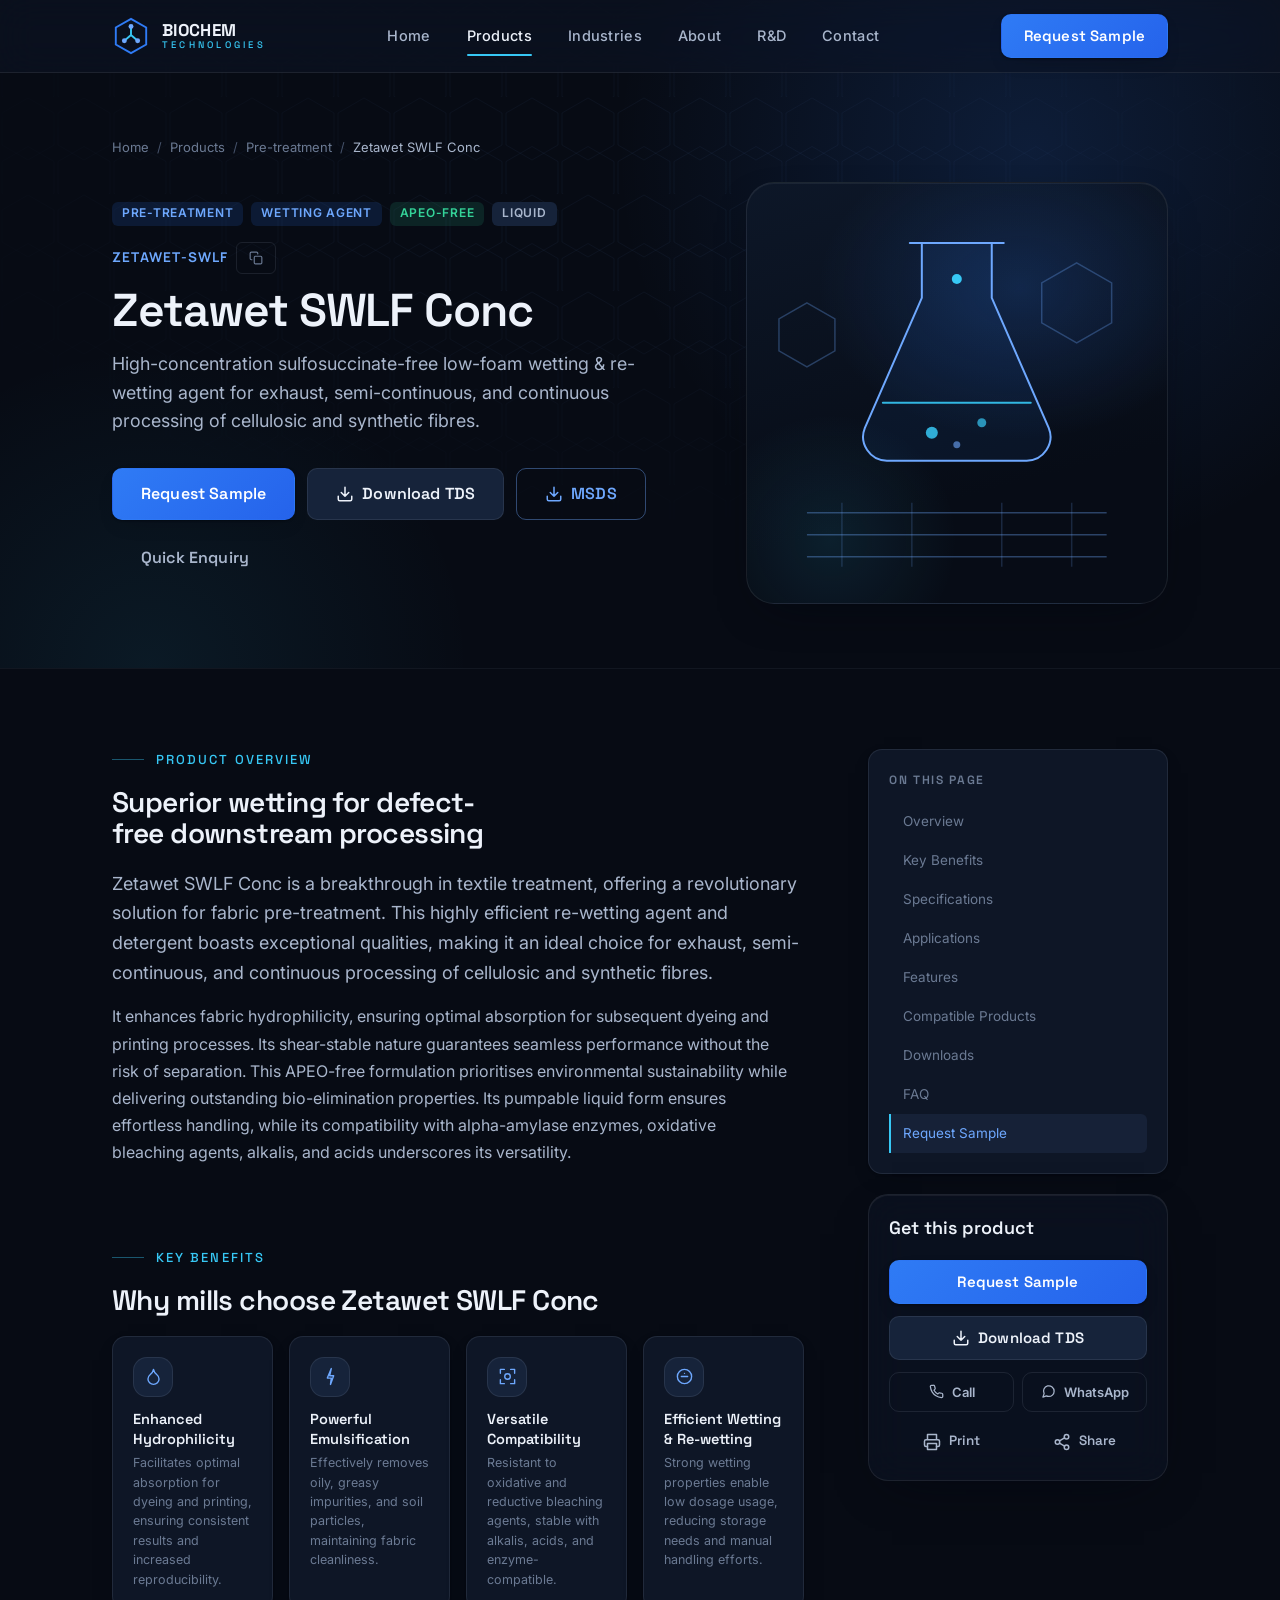
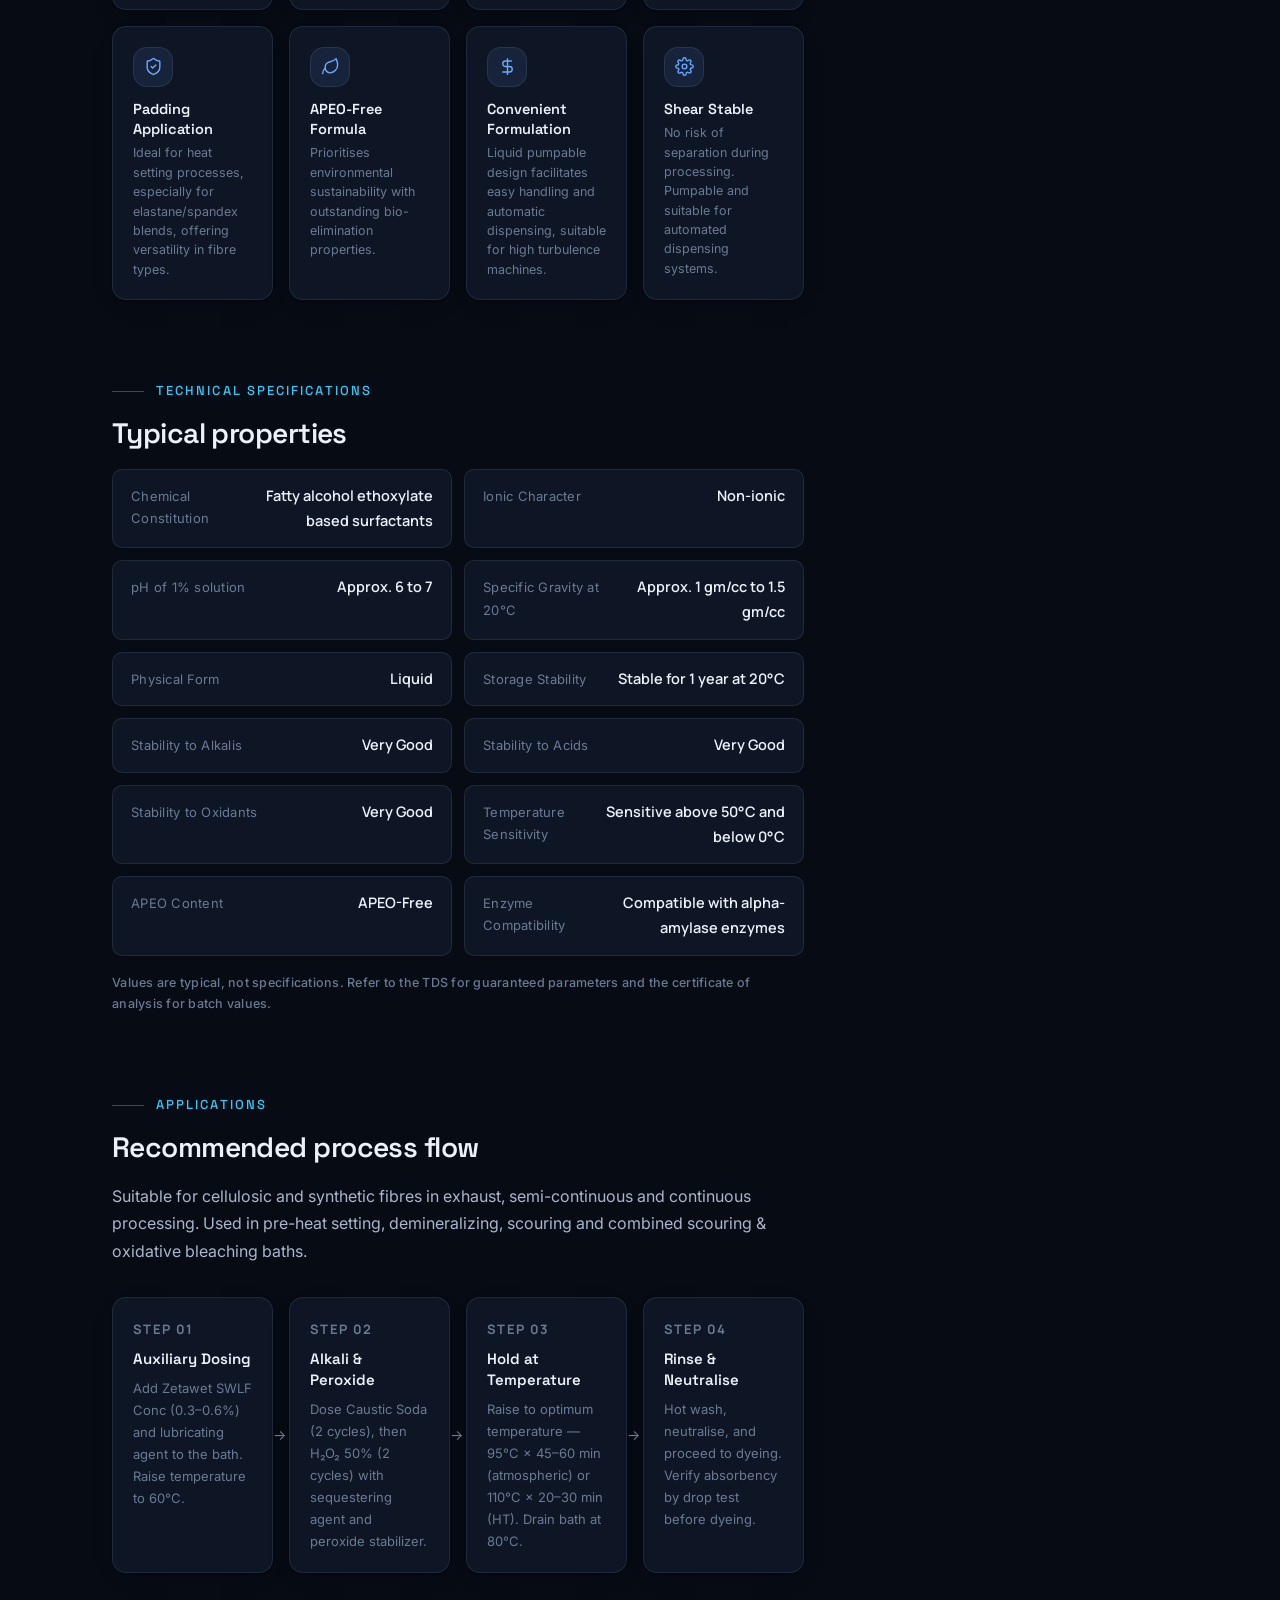
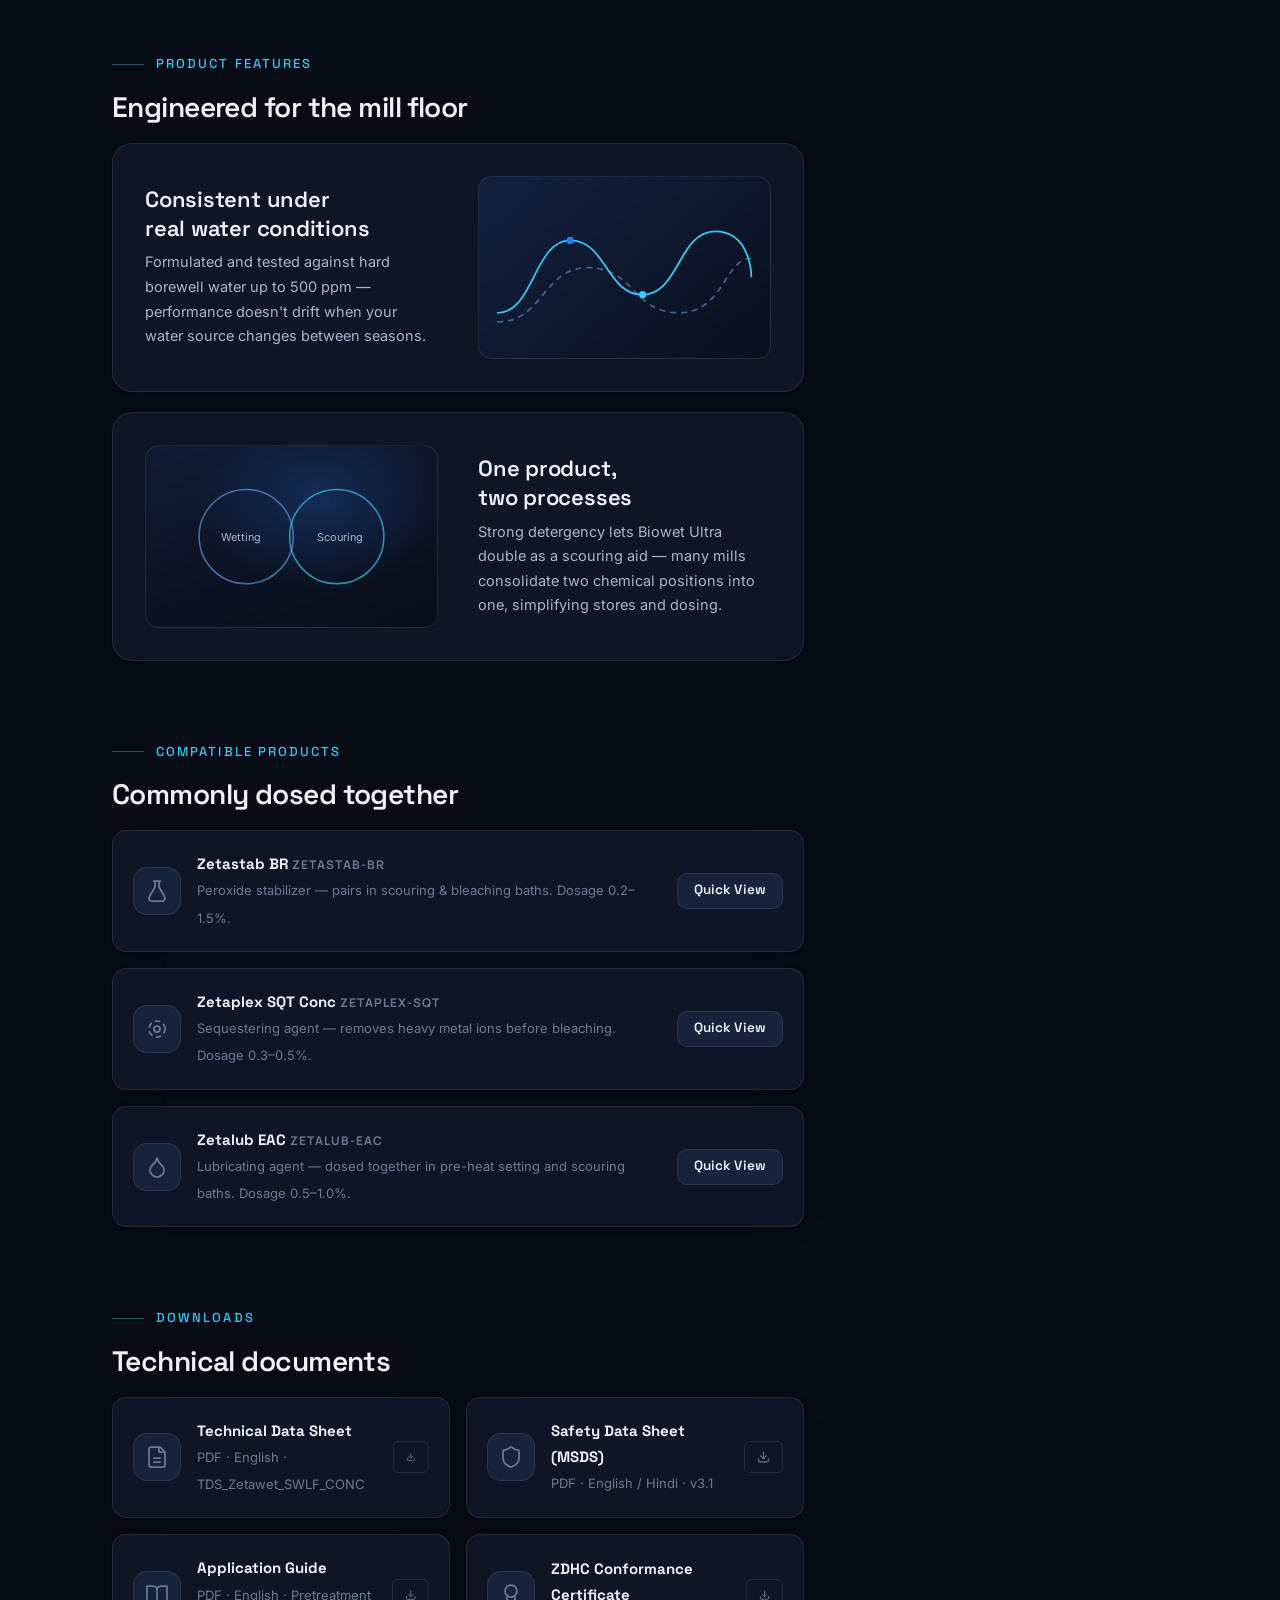
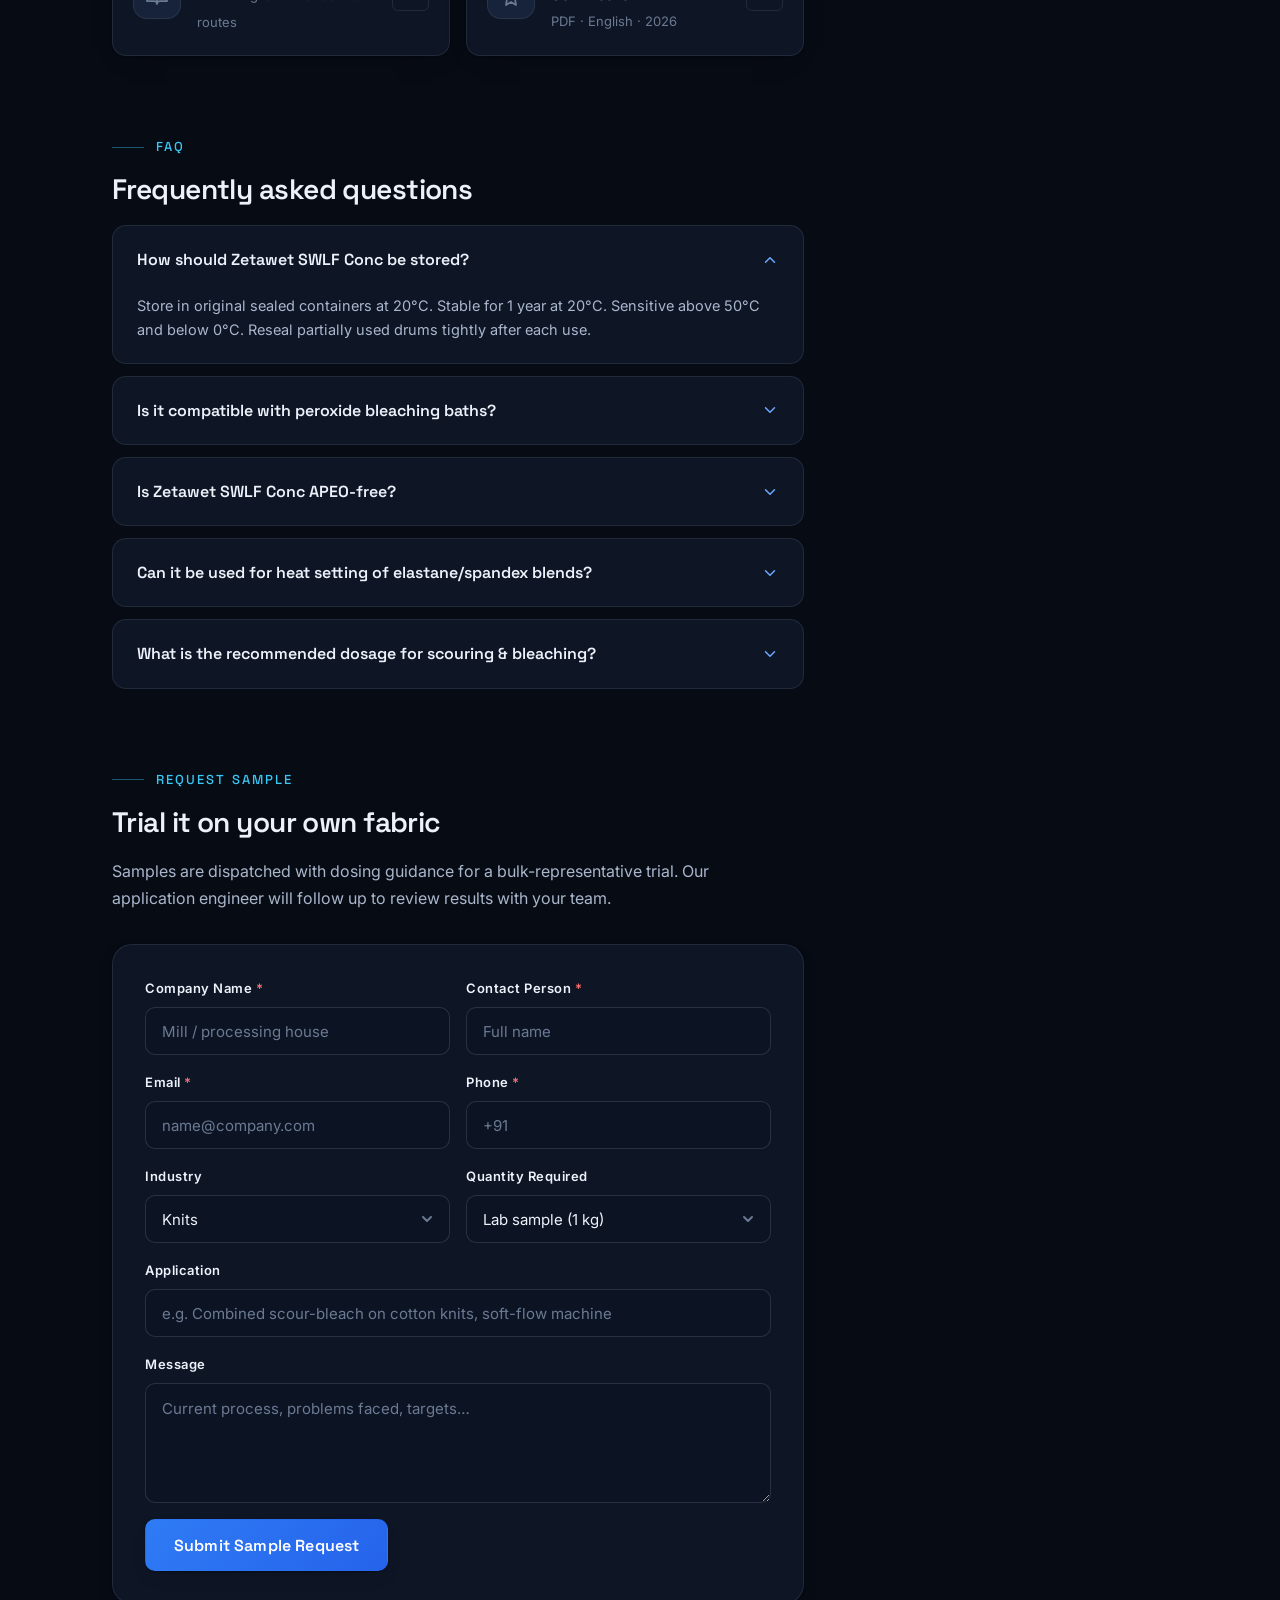
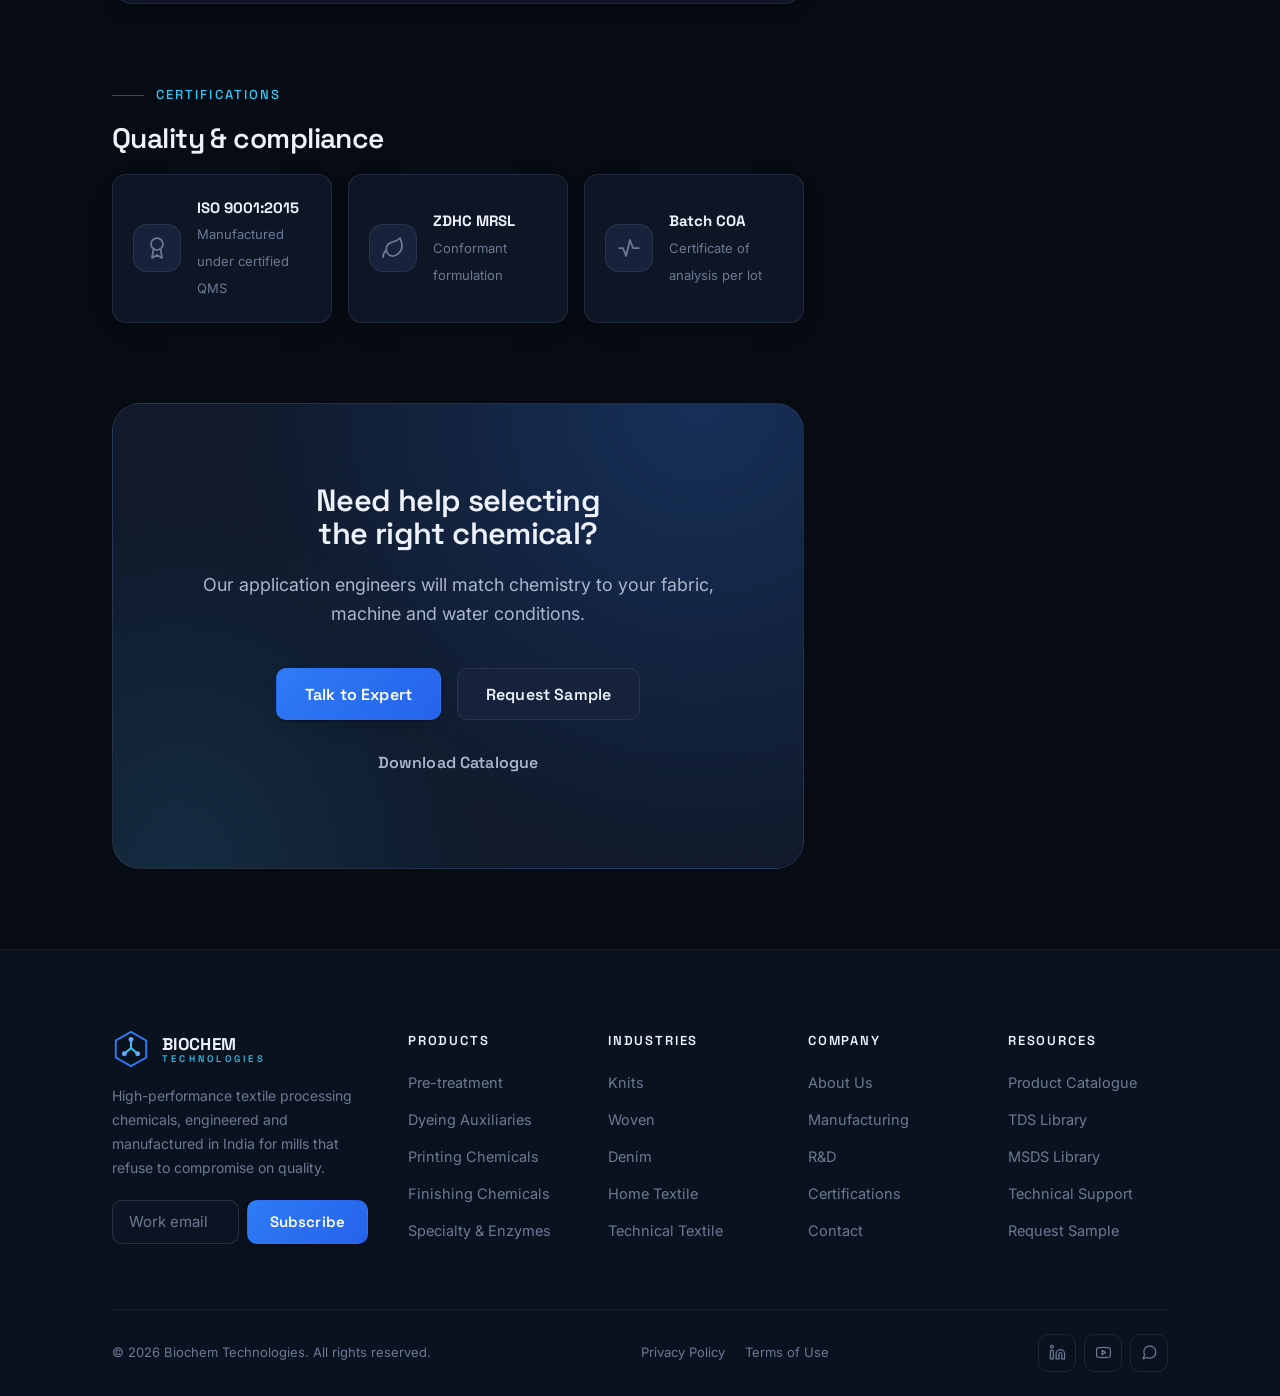
==== commit 3962d0e2: "add responsive.css — full cross-device layout fixes for all breakpoints" ====
--- a/product-detail.html
+++ b/product-detail.html
@@ -16,6 +16,7 @@
 <link rel="stylesheet" href="assets/css/base.css">
 <link rel="stylesheet" href="assets/css/components.css">
 <link rel="stylesheet" href="assets/css/product.css">
+<link rel="stylesheet" href="assets/css/responsive.css">
 <script type="application/ld+json">
 {
   "@context": "https://schema.org",
--- a/assets/css/responsive.css
+++ b/assets/css/responsive.css
@@ -0,0 +1,260 @@
+/* ==========================================================================
+   BIOCHEM TECHNOLOGIES — responsive.css
+   Comprehensive responsive overrides for all screen sizes.
+   Loaded last so these rules win over page-specific styles.
+   ========================================================================== */
+
+/* ─── Global containment ─────────────────────────────────────────────────── */
+html, body { overflow-x: hidden; }
+img, video, iframe { max-width: 100%; height: auto; }
+
+/* Prevent absolutely-positioned cards from leaking outside the viewport */
+.hero { overflow: hidden; }
+.about__visual { overflow: visible; } /* cards intentionally bleed; fine on desktop */
+
+/* Phone numbers and long strings wrap instead of breaking layout */
+.contact-card a,
+.contact-card span.val,
+.contact-card div { word-break: break-word; overflow-wrap: anywhere; }
+
+/* Ensure all grid/flex children don't exceed their container */
+.eco-card, .pcard, .product-card, .cert-card, .dl-card,
+.benefit-card, .spec-item, .flow-card, .mini-card { min-width: 0; }
+
+/* Tables always scroll horizontally instead of breaking layout */
+.table-wrap { overflow-x: auto; -webkit-overflow-scrolling: touch; }
+
+/* ─── 1280px — large laptops ─────────────────────────────────────────────── */
+@media (max-width: 1280px) {
+  :root { --container: 1120px; }
+}
+
+/* ─── 1024px — tablets landscape / small laptops ─────────────────────────── */
+@media (max-width: 1024px) {
+  /* Hero floats: tuck inside bounds, not hanging off edges */
+  .hero__float--1 { left: 1%; top: 4%; }
+  .hero__float--2 { right: 1%; bottom: 18%; }
+  .hero__float { max-width: 200px; padding: 12px 16px; }
+  .hero__float strong { font-size: 15px; }
+  .hero__float span  { font-size: 11px; }
+
+  /* About cards: keep inside the photo */
+  .about__card--1 { right: 2%; top: 5%; }
+  .about__card--2 { left: 2%; bottom: 8%; }
+
+  /* Stats / mfg band */
+  .mfg__band { padding: var(--s-8); }
+}
+
+/* ─── 768px — tablets portrait ───────────────────────────────────────────── */
+@media (max-width: 768px) {
+  /* Container breathing room */
+  .container { padding-inline: var(--s-5); } /* 20px each side */
+
+  /* Section vertical spacing */
+  .section { padding-block: var(--s-10); } /* 64px */
+
+  /* Typography – slightly tighter on tablets */
+  h1 { font-size: clamp(32px, 6vw, 48px); }
+  h2 { font-size: clamp(26px, 4.5vw, 40px); }
+
+  /* Hero floats hidden so they don't clip oddly on portrait tablets */
+  .hero__float--1,
+  .hero__float--2,
+  .hero__float--3 { display: none; }
+
+  /* About floating cards: hide when visual is full-width */
+  .about__card { display: none; }
+
+  /* Manufacturing stat band: 2 col */
+  .mfg__band { grid-template-columns: repeat(2, 1fr); padding: var(--s-6); gap: var(--s-6); }
+
+  /* Why rows */
+  .why-row { grid-template-columns: 44px 1fr; gap: var(--s-4); padding: var(--s-5) 0; }
+  .why-row > p { grid-column: 2; }
+
+  /* Testimonial cards wider on tablet */
+  .testi-track { grid-auto-columns: min(420px, 90%); }
+
+  /* Footer columns: 2-col with brand full-width */
+  .footer__grid { grid-template-columns: 1fr 1fr; gap: var(--s-6); }
+  .footer__brand { grid-column: 1 / -1; }
+
+  /* CTA band */
+  .cta-band { padding: var(--s-9) var(--s-6); }
+}
+
+/* ─── 640px — large phones / small tablets ───────────────────────────────── */
+@media (max-width: 640px) {
+  /* Better hero action buttons */
+  .hero__actions .btn { flex: 1 1 calc(50% - var(--s-4)); min-width: 0; }
+
+  /* Eco cards: single column */
+  .eco-grid { grid-template-columns: 1fr; }
+  .eco-card,
+  .eco-card:nth-child(4),
+  .eco-card:nth-child(5) { grid-column: span 1; }
+
+  /* Industry scroll cards slightly wider */
+  .industry-track { grid-auto-columns: 88%; }
+
+  /* Spec items: label left, value right (already flex, just ensure they wrap) */
+  .spec-item { flex-wrap: wrap; gap: var(--s-1); }
+  .spec-item dd { text-align: left; }
+
+  /* Catalogue strip: 2 per row */
+  .cat-strip { grid-template-columns: 1fr 1fr; gap: var(--s-3); }
+  .cat-tile h5 { font-size: 13.5px; }
+
+  /* Benefit grid on product page: 2 cols */
+  .benefit-grid { grid-template-columns: repeat(2, 1fr); }
+}
+
+/* ─── 480px — standard mobile phones ─────────────────────────────────────── */
+@media (max-width: 480px) {
+  /* Typography minimums: prevent h1 overflowing a 375px screen */
+  h1 { font-size: clamp(26px, 7.5vw, 36px); line-height: 1.1; letter-spacing: -0.02em; }
+  h2 { font-size: clamp(22px, 6vw, 30px); }
+  h3 { font-size: clamp(18px, 5vw, 24px); }
+  h4 { font-size: 17px; }
+  h5 { font-size: 15px; }
+  .subtitle { font-size: 15px; line-height: 1.6; }
+
+  /* Section spacing */
+  .section { padding-block: var(--s-9); } /* 48px */
+  .section-head { margin-bottom: var(--s-7); }
+  .container { padding-inline: var(--s-4); } /* 16px */
+
+  /* Nav bar */
+  .nav__inner { padding-inline: var(--s-4); gap: var(--s-4); }
+  .brand__name { font-size: 14.5px; }
+
+  /* Hero: stack CTA buttons full width */
+  .hero__actions { flex-direction: column; }
+  .hero__actions .btn { width: 100%; justify-content: center; }
+  .hero { padding-top: calc(var(--nav-h) + var(--s-6)); padding-bottom: var(--s-8); }
+
+  /* Hero visual: tighter on small phones */
+  .hero__visual { max-width: 100%; aspect-ratio: 1 / 1; }
+
+  /* Stat values */
+  .stat__value { font-size: clamp(28px, 8vw, 44px); }
+
+  /* Manufacturing band: single column on small phones */
+  .mfg__band { grid-template-columns: 1fr; padding: var(--s-5); gap: var(--s-5); }
+
+  /* Timeline: already 1fr; improve spacing */
+  .timeline { gap: var(--s-7); }
+  .timeline__step { padding-top: var(--s-9); }
+
+  /* Why rows */
+  .why-row { grid-template-columns: 36px 1fr; gap: var(--s-3); padding: var(--s-4) 0; }
+  .why-row__num { font-size: 13px; }
+
+  /* Contact cards: tighter padding */
+  .contact-card { padding: var(--s-4); align-items: flex-start; }
+  .contact-card > div { flex-direction: column; }
+  .contact__hours { flex-direction: column; gap: 2px; font-size: 13px; }
+
+  /* Contact grid spacing */
+  .contact__grid { gap: var(--s-7); }
+
+  /* About section: show stats in 1-col */
+  .about__grid { gap: var(--s-7); }
+
+  /* RnD section */
+  .rnd__grid { gap: var(--s-7); }
+
+  /* Testimonials */
+  .testi-track { grid-auto-columns: 92%; }
+  .testi-card { padding: var(--s-5); }
+  .testi-card__quote { font-size: 15px; }
+
+  /* Product cards on homepage */
+  .product-card { padding: var(--s-5); }
+  .product-card h5 { font-size: 16px; }
+
+  /* Footer: single column on small phones */
+  .footer__grid { grid-template-columns: 1fr; gap: var(--s-5); }
+  .footer__brand { grid-column: auto; }
+  .footer__news { flex-direction: column; gap: var(--s-2); }
+  .footer__news .input { width: 100%; }
+  .footer__news .btn { width: 100%; justify-content: center; }
+  .footer__bottom { flex-direction: column; align-items: flex-start; gap: var(--s-3); }
+  .footer__legal { gap: var(--s-4); flex-wrap: wrap; }
+  .footer { padding-top: var(--s-9); }
+
+  /* CTA band */
+  .cta-band { padding: var(--s-8) var(--s-4); border-radius: var(--r-xl); }
+  .cta-band__actions { flex-direction: column; align-items: stretch; }
+  .cta-band__actions .btn { width: 100%; justify-content: center; }
+
+  /* Modals */
+  .overlay-layer { padding: var(--s-3); }
+  .modal { padding: var(--s-5); border-radius: var(--r-xl); }
+
+  /* Catalogue page */
+  .cat-strip { grid-template-columns: 1fr 1fr; gap: var(--s-2); }
+  .cat-tile { padding: var(--s-4); }
+  .cat-tile h5 { font-size: 13px; }
+  .cat-hero__stats { gap: var(--s-5); }
+  .cat-hero__stats .stat__value { font-size: 26px; }
+  .pgrid { grid-template-columns: 1fr; }
+
+  /* Product detail page */
+  .phero h1 { font-size: clamp(24px, 7vw, 36px); }
+  .phero__grid { gap: var(--s-6); }
+  .phero__visual { max-width: 100%; aspect-ratio: 1; }
+  .phero__actions { flex-direction: column; }
+  .phero__actions .btn { width: 100%; justify-content: center; }
+  .benefit-grid { grid-template-columns: 1fr 1fr; gap: var(--s-3); }
+  .benefit-card { padding: var(--s-4); }
+  .benefit-card h5 { font-size: 13px; }
+  .benefit-card p { font-size: 12px; }
+  .spec-grid { grid-template-columns: 1fr; }
+  .spec-item { flex-direction: row; justify-content: space-between; }
+  .flow { grid-template-columns: 1fr; gap: var(--s-3); }
+  .flow-card:not(:last-child)::after { display: none; }
+  .pdetail { padding-block: var(--s-9); }
+  .pdetail__main > section { margin-bottom: var(--s-9); }
+
+  /* Compare bar */
+  .compare-bar { width: calc(100% - var(--s-5)); padding: 10px 14px; border-radius: var(--r-xl); }
+
+  /* Chips: allow wrap on small screens */
+  .cat-toolbar { gap: var(--s-3); }
+  .cat-toolbar__chips { gap: var(--s-2); }
+  .chip { height: 32px; padding-inline: 12px; font-size: 13px; }
+
+  /* Mega menu not applicable on mobile, but ensure it's not breaking layout */
+  .mega { display: none !important; }
+}
+
+/* ─── 375px — small phones (iPhone SE etc.) ──────────────────────────────── */
+@media (max-width: 375px) {
+  h1 { font-size: clamp(22px, 7.5vw, 28px); }
+  h2 { font-size: clamp(20px, 6.5vw, 26px); }
+  .container { padding-inline: 14px; }
+  .brand__name { font-size: 13.5px; }
+  .brand__name small { letter-spacing: 0.22em; }
+  .hero__actions .btn { font-size: 14px; height: 44px; }
+  .footer__grid { gap: var(--s-4); }
+  .cat-strip { grid-template-columns: 1fr 1fr; gap: var(--s-2); }
+  .cat-tile { padding: var(--s-3); }
+  .pcard { padding: var(--s-4); }
+  .benefit-grid { grid-template-columns: 1fr; }
+  .modal { padding: var(--s-4); }
+  .mfg__band { padding: var(--s-4); }
+  .testi-card { padding: var(--s-4); }
+}
+
+/* ─── Print ───────────────────────────────────────────────────────────────── */
+@media print {
+  .nav, .mobile-menu, .scroll-hint, .particle,
+  .hero__float, .bg-mesh, .bg-hex, .bg-noise,
+  .filters-fab, .compare-bar, .mobile-actions,
+  .footer__news, .cta-band { display: none !important; }
+  body { background: #fff; color: #000; }
+  .section { padding-block: 24px; }
+  .container { padding-inline: 20px; }
+}
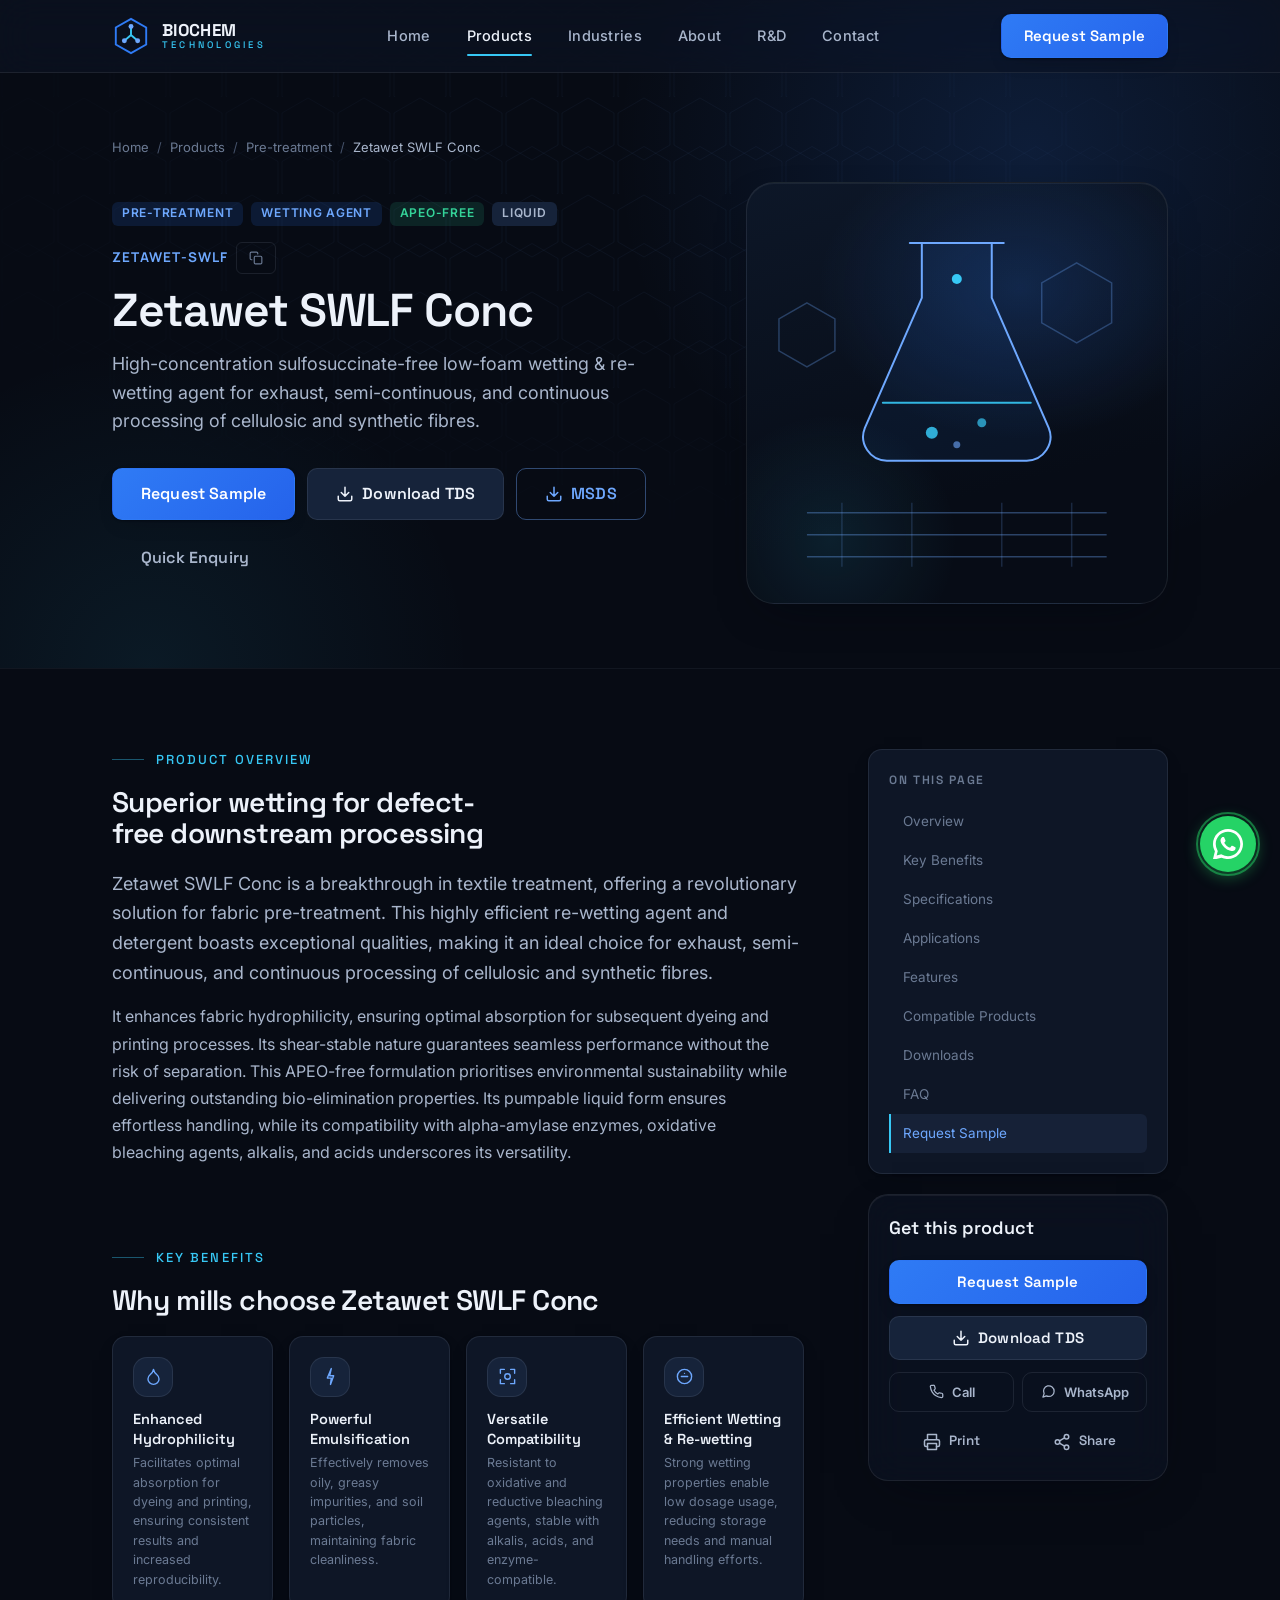
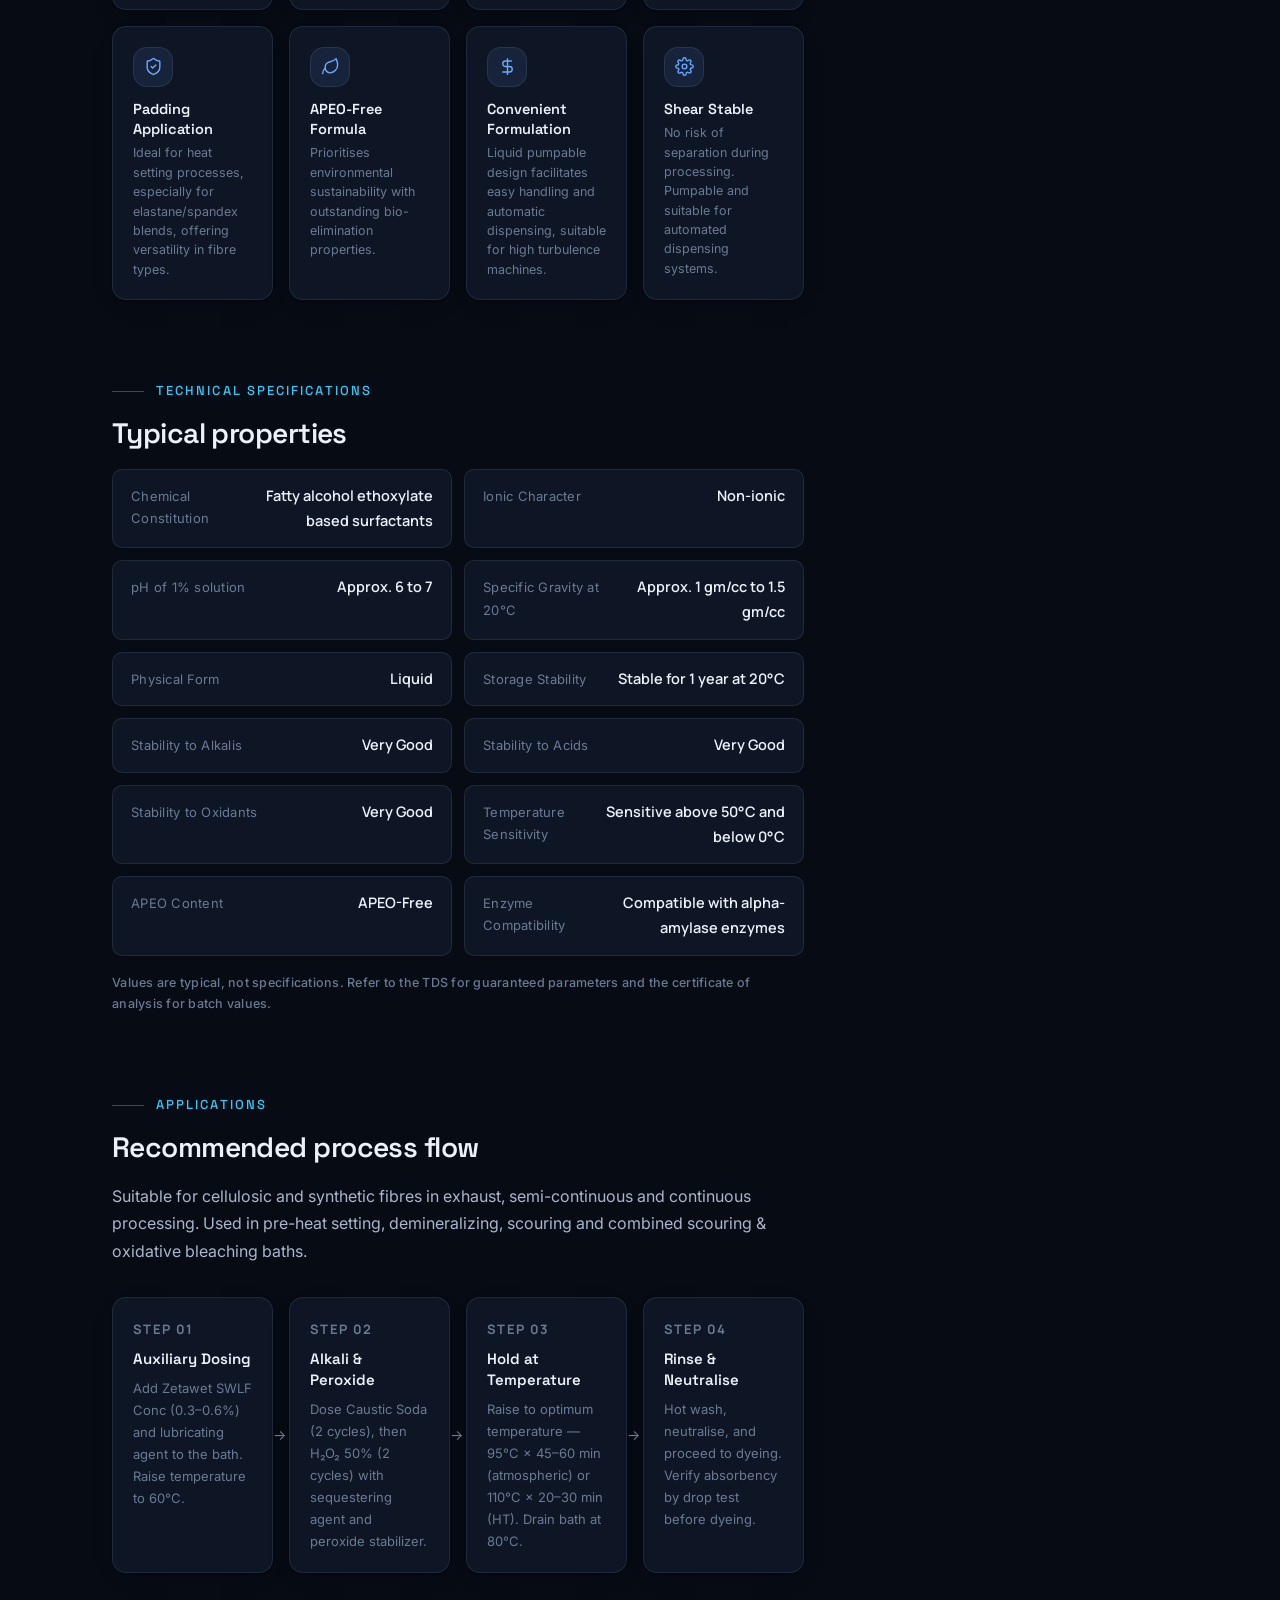
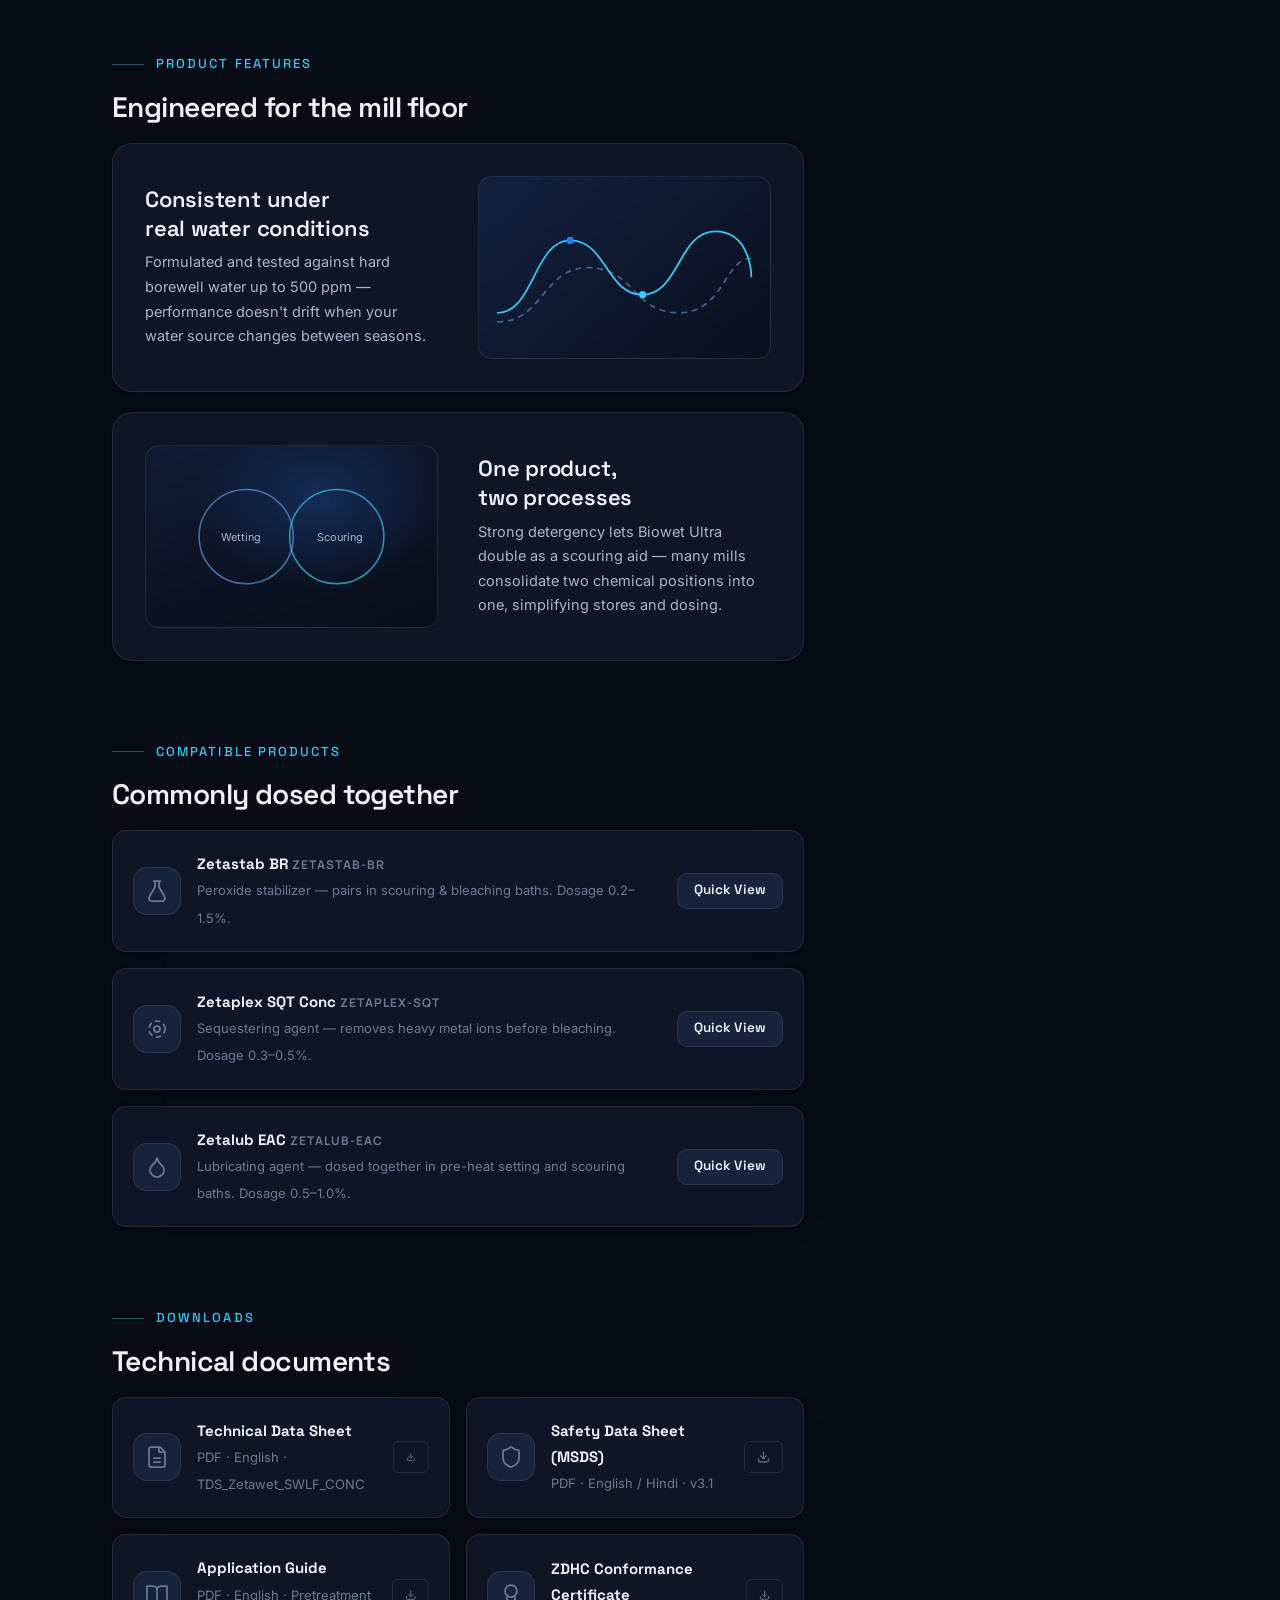
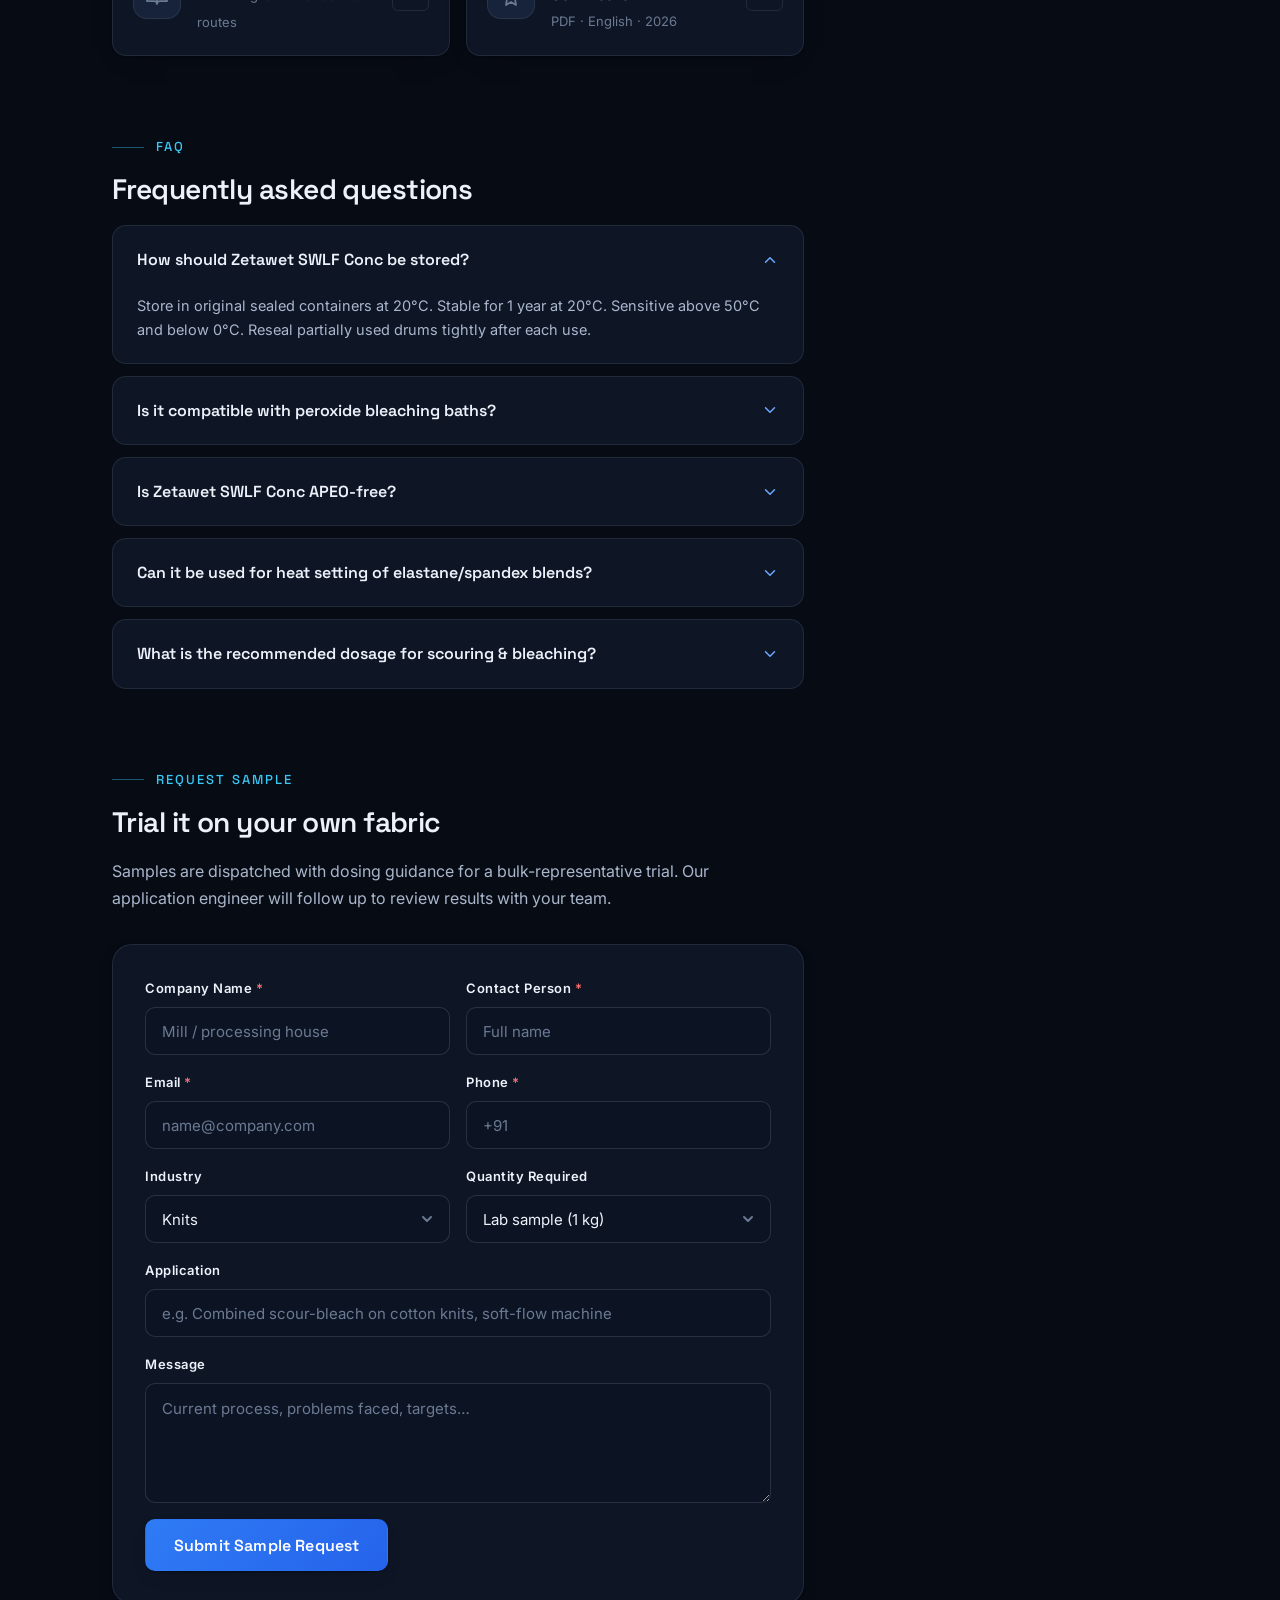
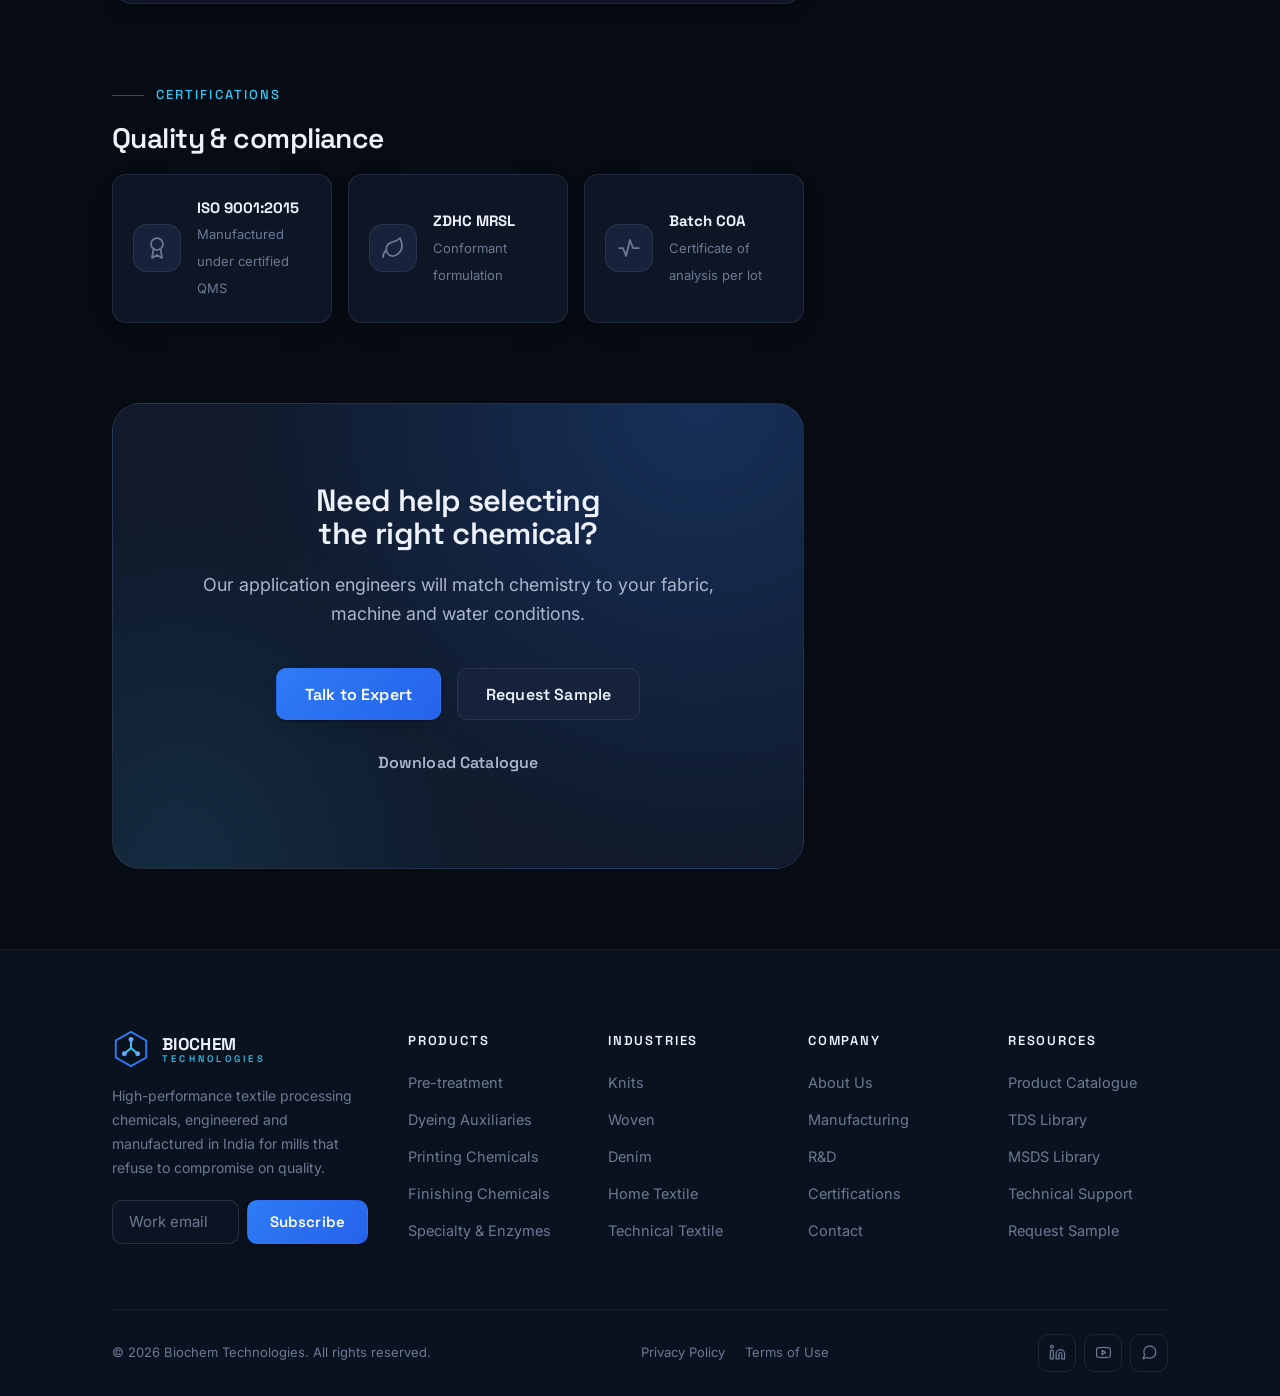
==== commit bae75a55: "step 3: add floating WhatsApp button to all pages" ====
--- a/product-detail.html
+++ b/product-detail.html
@@ -538,5 +538,11 @@
 
 <script src="assets/js/main.js" defer></script>
 <script src="assets/js/product.js" defer></script>
+
+<!-- Floating WhatsApp button -->
+<a class="wa-fab" href="https://wa.me/918777411817" target="_blank" rel="noopener" aria-label="Chat with us on WhatsApp">
+  <span class="wa-fab__label">Chat on WhatsApp</span>
+  <svg viewBox="0 0 24 24" fill="currentColor" aria-hidden="true"><path d="M17.472 14.382c-.297-.149-1.758-.867-2.03-.967-.273-.099-.471-.148-.67.15-.197.297-.767.966-.94 1.164-.173.199-.347.223-.644.075-.297-.15-1.255-.463-2.39-1.475-.883-.788-1.48-1.761-1.653-2.059-.173-.297-.018-.458.13-.606.134-.133.298-.347.446-.52.149-.174.198-.298.298-.497.099-.198.05-.371-.025-.52-.075-.149-.669-1.612-.916-2.207-.242-.579-.487-.5-.669-.51-.173-.008-.371-.01-.57-.01-.198 0-.52.074-.792.372-.272.297-1.04 1.016-1.04 2.479 0 1.462 1.065 2.875 1.213 3.074.149.198 2.096 3.2 5.077 4.487.709.306 1.262.489 1.694.625.712.227 1.36.195 1.871.118.571-.085 1.758-.719 2.006-1.413.248-.694.248-1.289.173-1.413-.074-.124-.272-.198-.57-.347z"/><path d="M12 0C5.373 0 0 5.373 0 12c0 2.116.554 4.103 1.523 5.824L.057 23.882a.5.5 0 0 0 .613.613l6.058-1.466A11.945 11.945 0 0 0 12 24c6.627 0 12-5.373 12-12S18.627 0 12 0zm0 21.818a9.808 9.808 0 0 1-5.001-1.366l-.358-.214-3.724.901.917-3.63-.233-.374A9.818 9.818 0 0 1 2.182 12C2.182 6.57 6.57 2.182 12 2.182c5.43 0 9.818 4.388 9.818 9.818 0 5.43-4.388 9.818-9.818 9.818z"/></svg>
+</a>
 </body>
 </html>
--- a/assets/css/responsive.css
+++ b/assets/css/responsive.css
@@ -3,6 +3,84 @@
    Comprehensive responsive overrides for all screen sizes.
    Loaded last so these rules win over page-specific styles.
    ========================================================================== */
+
+/* ─── Floating WhatsApp button ───────────────────────────────────────────── */
+.wa-fab {
+  position: fixed;
+  bottom: 28px;
+  right: 24px;
+  z-index: 120;
+  width: 56px;
+  height: 56px;
+  border-radius: 50%;
+  background: #25D366;
+  color: #fff;
+  display: flex;
+  align-items: center;
+  justify-content: center;
+  box-shadow: 0 4px 16px rgba(37,211,102,.45), 0 2px 6px rgba(0,0,0,.25);
+  transition: transform 200ms ease, box-shadow 200ms ease;
+  text-decoration: none;
+}
+.wa-fab:hover {
+  transform: scale(1.08) translateY(-2px);
+  box-shadow: 0 8px 24px rgba(37,211,102,.55), 0 3px 8px rgba(0,0,0,.3);
+  color: #fff;
+}
+.wa-fab svg { width: 30px; height: 30px; flex: none; }
+/* Pulse ring */
+.wa-fab::before {
+  content: "";
+  position: absolute;
+  inset: -4px;
+  border-radius: 50%;
+  border: 2px solid rgba(37,211,102,.5);
+  animation: wa-pulse 2.4s ease-out infinite;
+}
+@keyframes wa-pulse {
+  0%   { transform: scale(1);   opacity: .8; }
+  70%  { transform: scale(1.5); opacity: 0;  }
+  100% { transform: scale(1.5); opacity: 0;  }
+}
+/* Tooltip label */
+.wa-fab__label {
+  position: absolute;
+  right: calc(100% + 12px);
+  white-space: nowrap;
+  background: #075E54;
+  color: #fff;
+  font-size: 13px;
+  font-weight: 600;
+  padding: 6px 12px;
+  border-radius: 6px;
+  opacity: 0;
+  pointer-events: none;
+  transform: translateX(4px);
+  transition: opacity 180ms ease, transform 180ms ease;
+}
+.wa-fab__label::after {
+  content: "";
+  position: absolute;
+  right: -6px;
+  top: 50%;
+  transform: translateY(-50%);
+  border: 6px solid transparent;
+  border-left-color: #075E54;
+  border-right: none;
+}
+.wa-fab:hover .wa-fab__label {
+  opacity: 1;
+  transform: translateX(0);
+}
+/* On mobile, push up so it clears the sticky bottom bar on product pages */
+@media (max-width: 767px) {
+  .wa-fab { bottom: 90px; right: 16px; width: 50px; height: 50px; }
+  .wa-fab svg { width: 26px; height: 26px; }
+  .wa-fab__label { display: none; }
+}
+@media (max-width: 480px) {
+  body:not(.has-mobile-actions) .wa-fab { bottom: 24px; }
+}
 
 /* ─── Global containment ─────────────────────────────────────────────────── */
 html, body { overflow-x: hidden; }
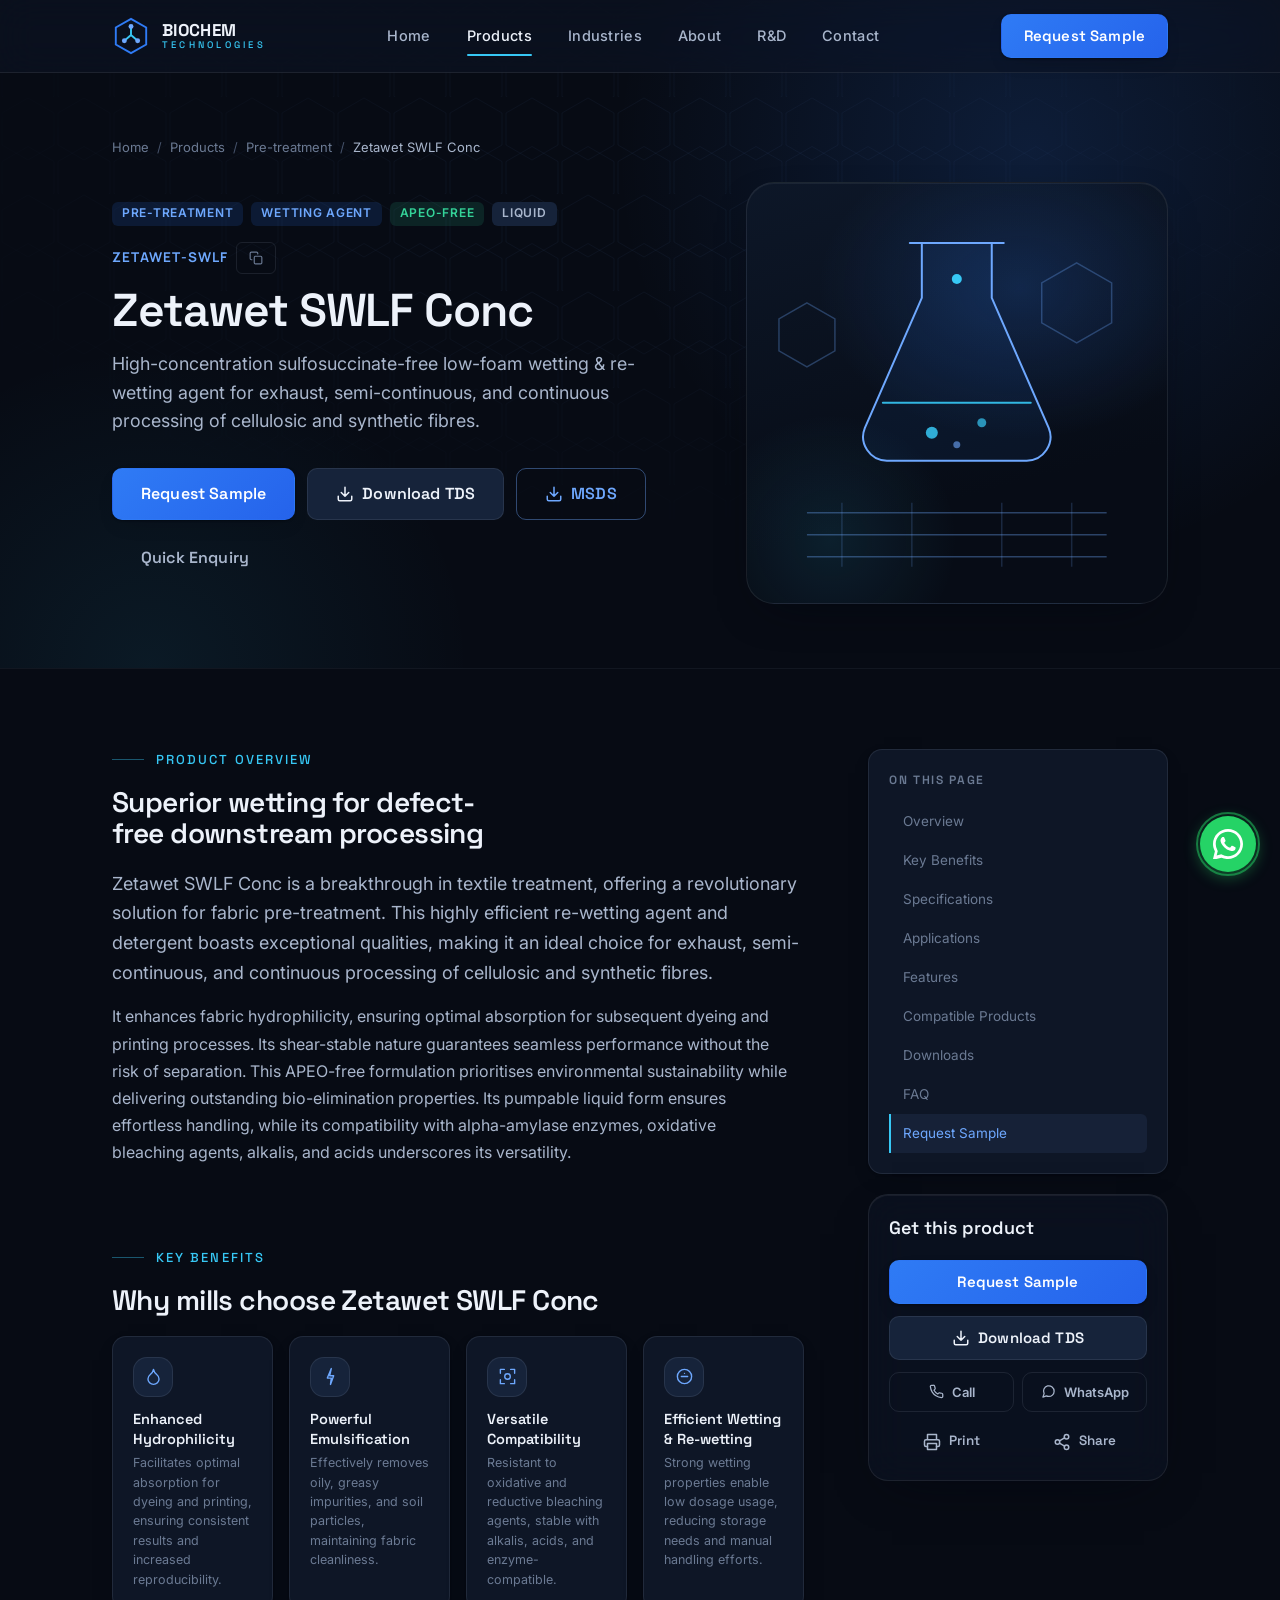
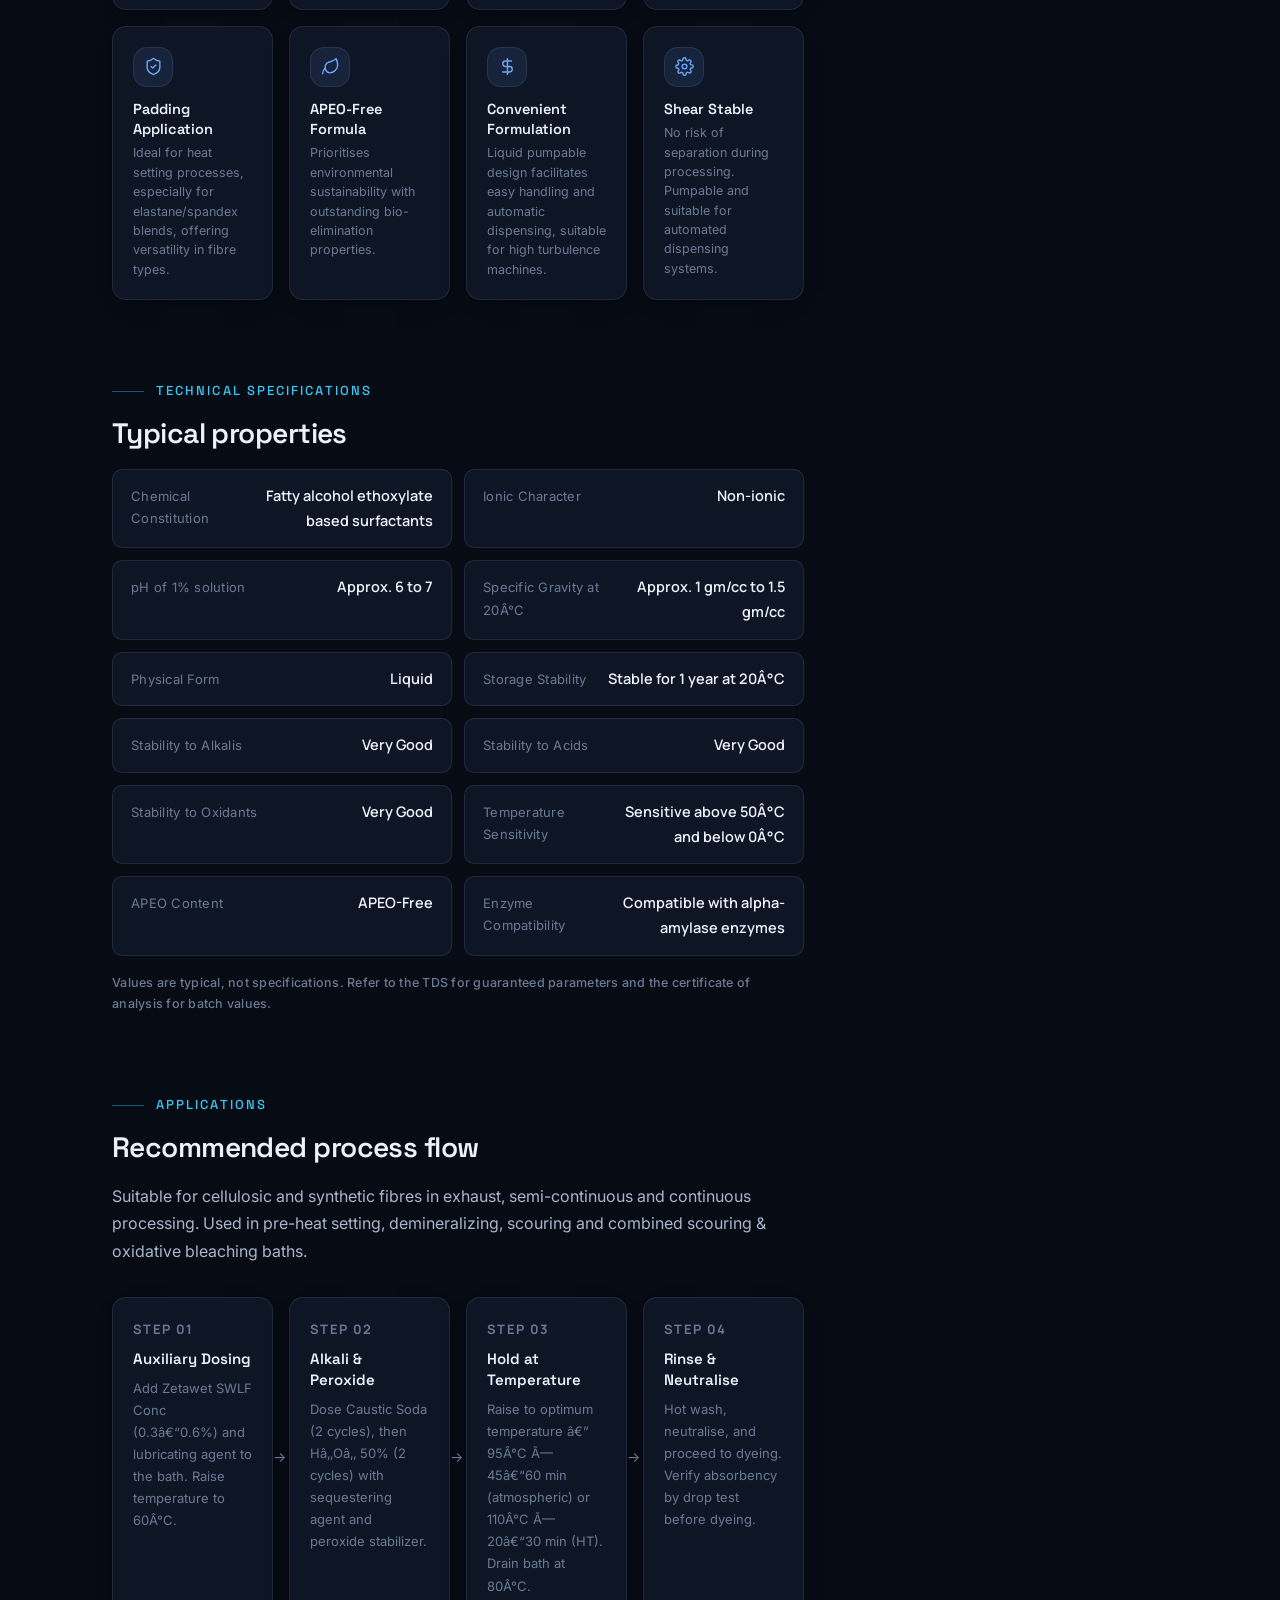
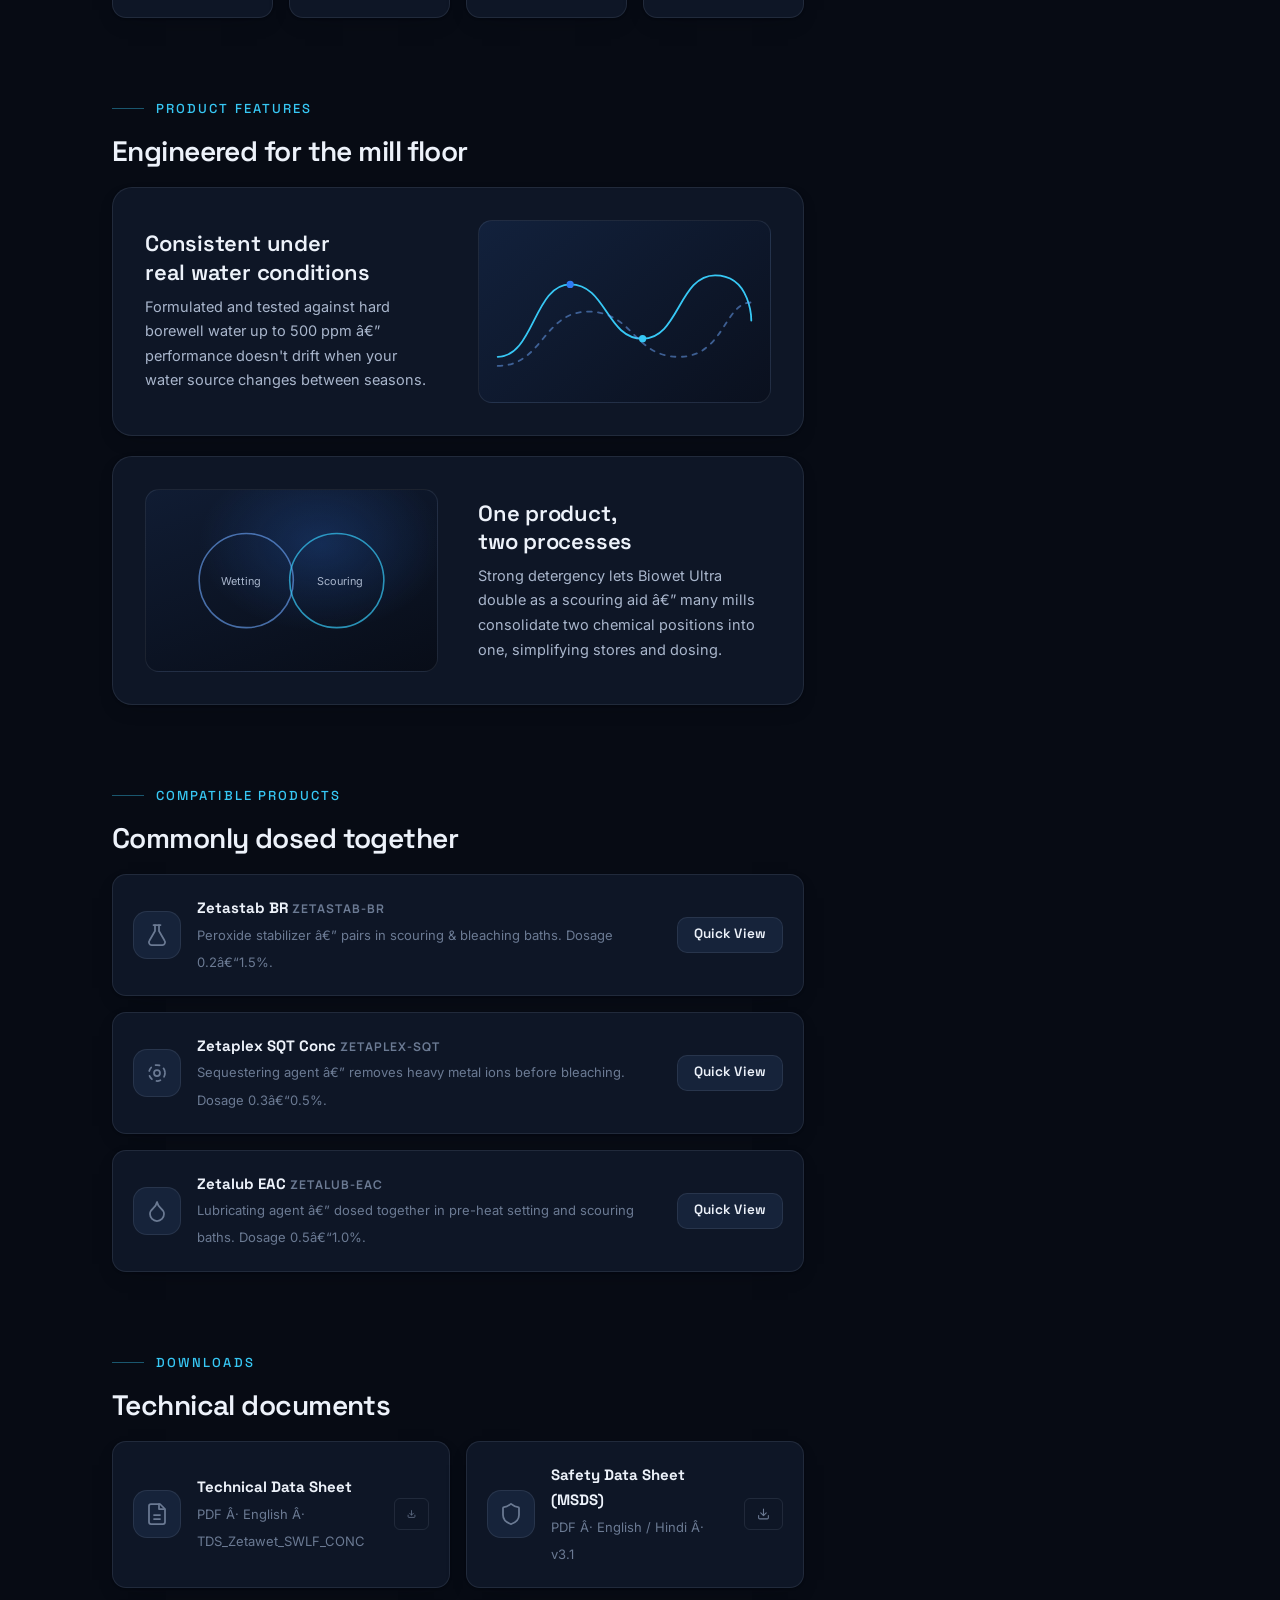
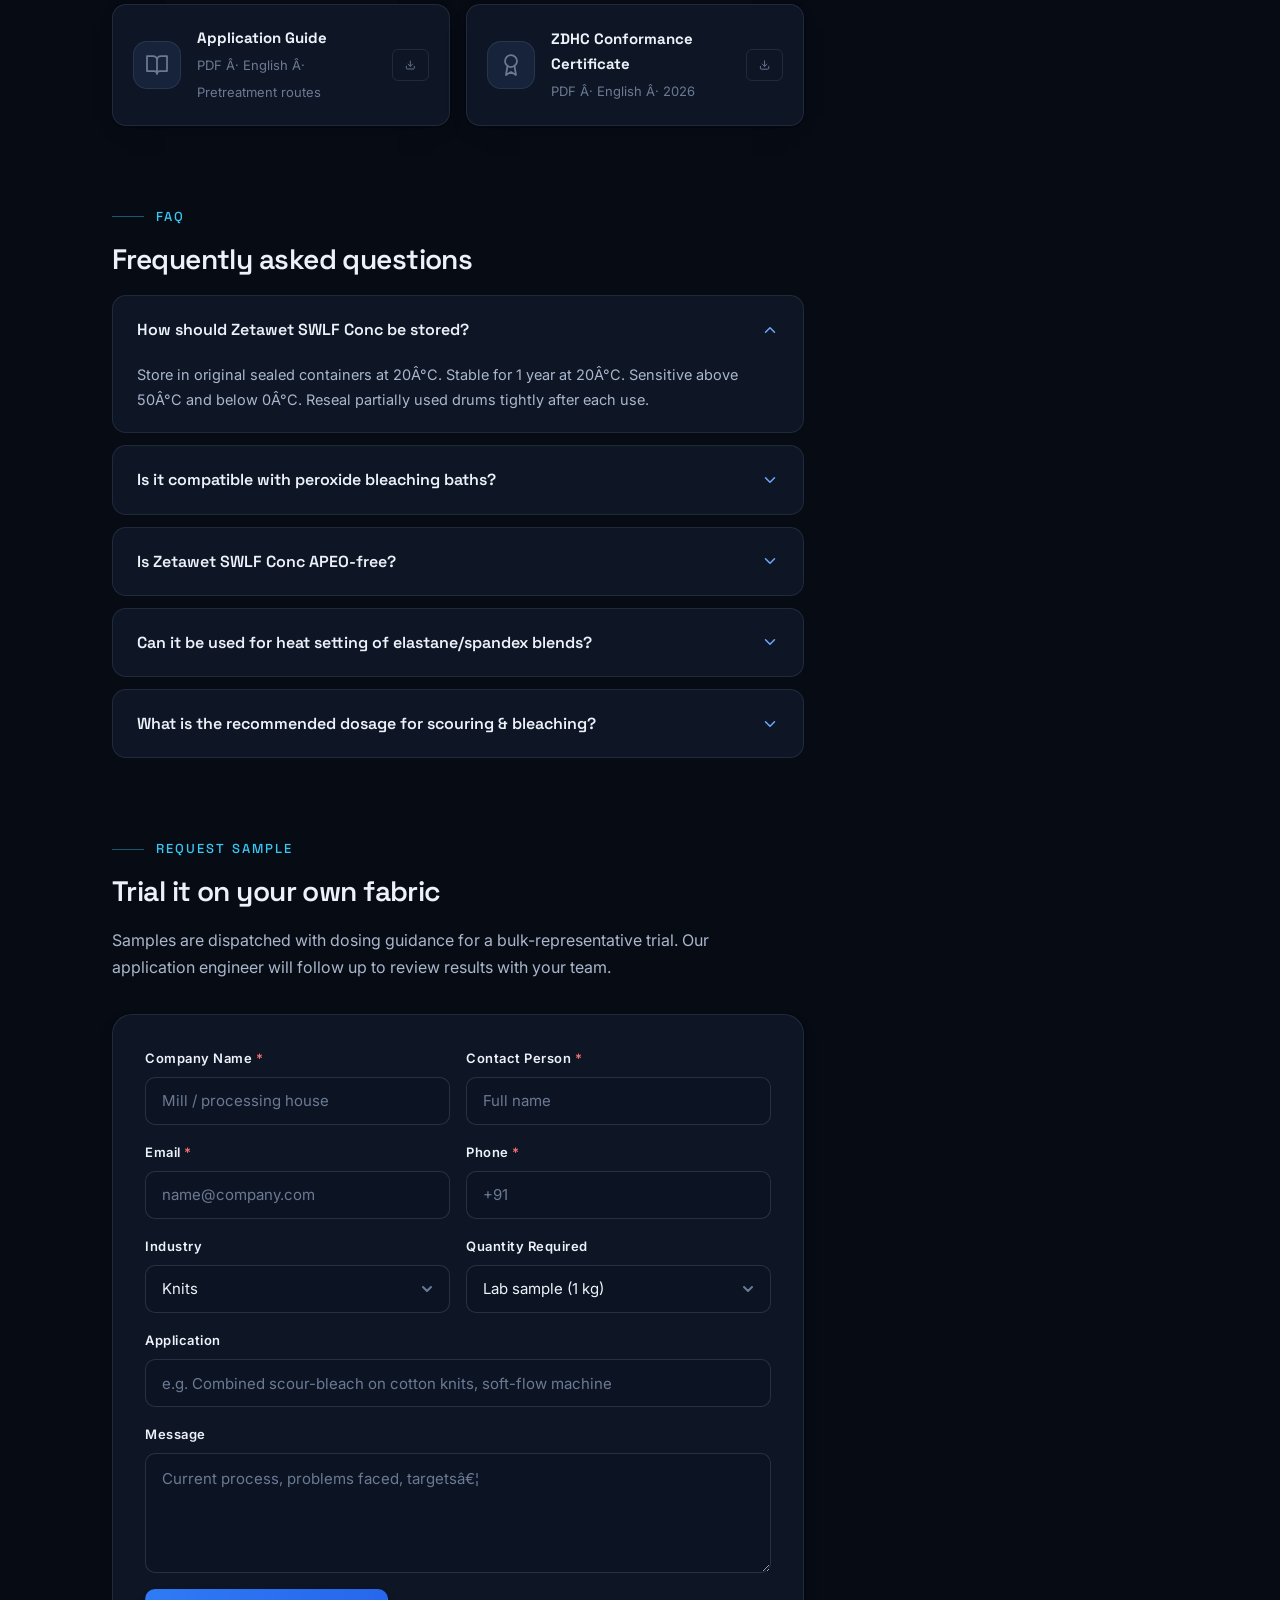
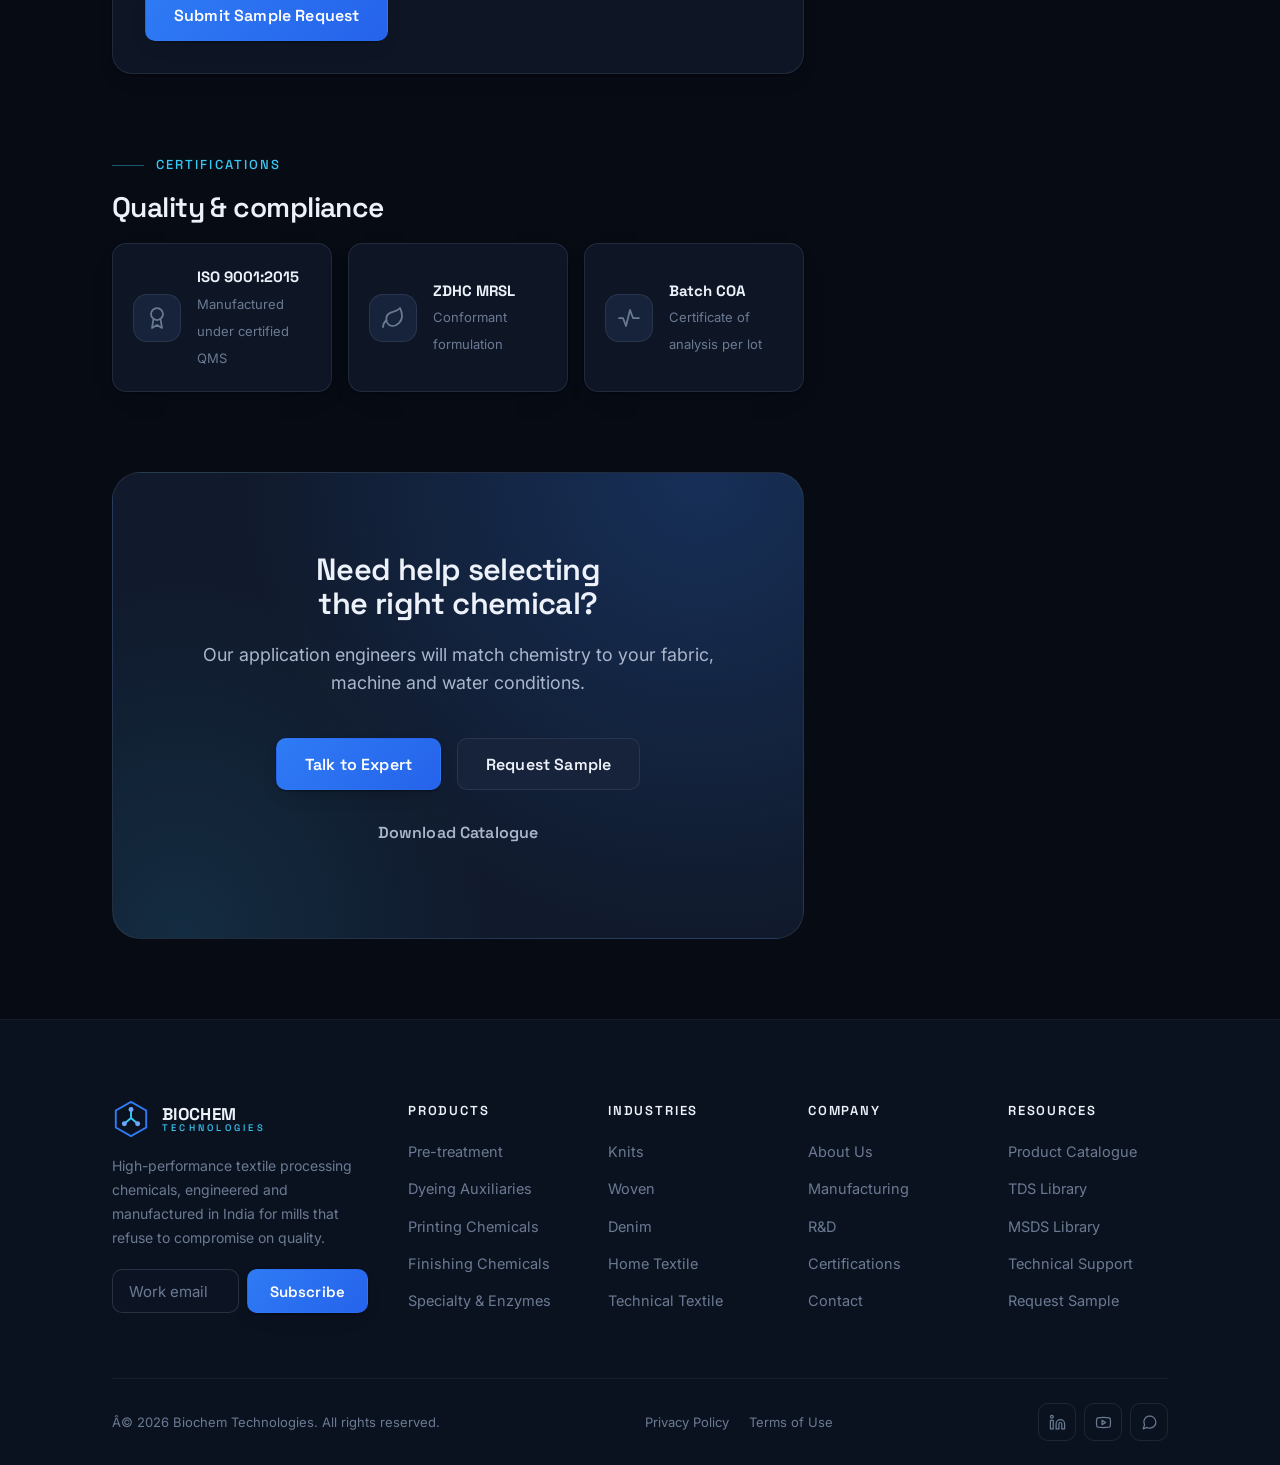
==== commit 93bdfc9f: "Add About page with company story, offices, values, and client list - New about.html: hero, stat ban" ====
--- a/product-detail.html
+++ b/product-detail.html
@@ -1,11 +1,11 @@
-<!DOCTYPE html>
+﻿<!DOCTYPE html>
 <html lang="en">
 <head>
 <meta charset="UTF-8">
 <meta name="viewport" content="width=device-width, initial-scale=1.0">
-<title>Zetawet SWLF Conc — High-Concentration Low-Foam Wetting Agent | Biochem Technologies</title>
+<title>Zetawet SWLF Conc â€” High-Concentration Low-Foam Wetting Agent | Biochem Technologies</title>
 <meta name="description" content="Zetawet SWLF Conc is a high-concentration sulfosuccinate-free low-foam wetting & re-wetting agent for pre-treatment of cellulosic and synthetic fibres. Download TDS or request a sample.">
-<meta property="og:title" content="Zetawet SWLF Conc — Biochem Technologies">
+<meta property="og:title" content="Zetawet SWLF Conc â€” Biochem Technologies">
 <meta property="og:description" content="High-concentration sulfosuccinate-free low-foam wetting & re-wetting agent for exhaust, semi-continuous, and continuous processing.">
 <meta property="og:type" content="product">
 <link rel="canonical" href="https://biochem-2.vercel.app/product-detail.html">
@@ -33,7 +33,7 @@
   "@context": "https://schema.org",
   "@type": "FAQPage",
   "mainEntity": [
-    {"@type": "Question", "name": "How should Zetawet SWLF Conc be stored?", "acceptedAnswer": {"@type": "Answer", "text": "Store in original sealed containers at 20°C. Stable for 1 year. Sensitive above 50°C and below 0°C."}},
+    {"@type": "Question", "name": "How should Zetawet SWLF Conc be stored?", "acceptedAnswer": {"@type": "Answer", "text": "Store in original sealed containers at 20Â°C. Stable for 1 year. Sensitive above 50Â°C and below 0Â°C."}},
     {"@type": "Question", "name": "Is Zetawet SWLF Conc compatible with peroxide bleaching baths?", "acceptedAnswer": {"@type": "Answer", "text": "Yes. Zetawet SWLF Conc is stable to oxidative and reductive bleaching agents, alkalis, acids, and is enzyme-compatible."}},
     {"@type": "Question", "name": "Is Zetawet SWLF Conc APEO-free?", "acceptedAnswer": {"@type": "Answer", "text": "Yes. Zetawet SWLF Conc is an APEO-free formulation that prioritises environmental sustainability with outstanding bio-elimination properties."}}
   ]
@@ -45,7 +45,7 @@
 
 <header class="nav" role="banner">
   <div class="nav__inner">
-    <a class="brand" href="index.html" aria-label="Biochem Technologies — Home">
+    <a class="brand" href="index.html" aria-label="Biochem Technologies â€” Home">
       <svg class="brand__mark" viewBox="0 0 40 40" fill="none" aria-hidden="true">
         <path d="M20 2 36 11v18L20 38 4 29V11z" stroke="#2F7BF5" stroke-width="2"/>
         <path d="M20 10v9m0 0-7 6m7-6 7 6" stroke="#37C8F5" stroke-width="2" stroke-linecap="round"/>
@@ -57,7 +57,7 @@
       <li><a class="nav__link" href="index.html">Home</a></li>
       <li><a class="nav__link is-active" href="products.html">Products</a></li>
       <li><a class="nav__link" href="index.html#industries">Industries</a></li>
-      <li><a class="nav__link" href="index.html#about">About</a></li>
+      <li><a class="nav__link" href="about.html">About</a></li>
       <li><a class="nav__link" href="index.html#rnd">R&amp;D</a></li>
       <li><a class="nav__link" href="index.html#contact">Contact</a></li>
     </ul>
@@ -73,14 +73,14 @@
   <a href="index.html">Home</a>
   <a href="products.html">Products</a>
   <a href="index.html#industries">Industries</a>
-  <a href="index.html#about">About</a>
+  <a href="about.html">About</a>
   <a href="index.html#rnd">R&amp;D</a>
   <a href="index.html#contact">Contact</a>
 </nav>
 
 <main id="main">
 
-<!-- ===== 1 · Product hero ===== -->
+<!-- ===== 1 Â· Product hero ===== -->
 <section class="phero">
   <div class="bg-mesh" aria-hidden="true"></div>
   <div class="bg-hex" aria-hidden="true"></div>
@@ -146,7 +146,7 @@
 <div class="container pdetail">
   <div class="pdetail__main">
 
-    <!-- 2 · Overview -->
+    <!-- 2 Â· Overview -->
     <section id="overview" class="reveal">
       <p class="overline">Product Overview</p>
       <h2>Superior wetting for defect-free downstream processing</h2>
@@ -154,7 +154,7 @@
       <p class="measure">It enhances fabric hydrophilicity, ensuring optimal absorption for subsequent dyeing and printing processes. Its shear-stable nature guarantees seamless performance without the risk of separation. This APEO-free formulation prioritises environmental sustainability while delivering outstanding bio-elimination properties. Its pumpable liquid form ensures effortless handling, while its compatibility with alpha-amylase enzymes, oxidative bleaching agents, alkalis, and acids underscores its versatility.</p>
     </section>
 
-    <!-- 3 · Key benefits -->
+    <!-- 3 Â· Key benefits -->
     <section id="benefits" class="reveal">
       <p class="overline">Key Benefits</p>
       <h2>Why mills choose Zetawet SWLF Conc</h2>
@@ -194,7 +194,7 @@
       </div>
     </section>
 
-    <!-- 4 · Technical specifications -->
+    <!-- 4 Â· Technical specifications -->
     <section id="specs" class="reveal">
       <p class="overline">Technical Specifications</p>
       <h2>Typical properties</h2>
@@ -202,40 +202,40 @@
         <div class="spec-item"><dt>Chemical Constitution</dt><dd>Fatty alcohol ethoxylate based surfactants</dd></div>
         <div class="spec-item"><dt>Ionic Character</dt><dd>Non-ionic</dd></div>
         <div class="spec-item"><dt>pH of 1% solution</dt><dd>Approx. 6 to 7</dd></div>
-        <div class="spec-item"><dt>Specific Gravity at 20°C</dt><dd>Approx. 1 gm/cc to 1.5 gm/cc</dd></div>
+        <div class="spec-item"><dt>Specific Gravity at 20Â°C</dt><dd>Approx. 1 gm/cc to 1.5 gm/cc</dd></div>
         <div class="spec-item"><dt>Physical Form</dt><dd>Liquid</dd></div>
-        <div class="spec-item"><dt>Storage Stability</dt><dd>Stable for 1 year at 20°C</dd></div>
+        <div class="spec-item"><dt>Storage Stability</dt><dd>Stable for 1 year at 20Â°C</dd></div>
         <div class="spec-item"><dt>Stability to Alkalis</dt><dd>Very Good</dd></div>
         <div class="spec-item"><dt>Stability to Acids</dt><dd>Very Good</dd></div>
         <div class="spec-item"><dt>Stability to Oxidants</dt><dd>Very Good</dd></div>
-        <div class="spec-item"><dt>Temperature Sensitivity</dt><dd>Sensitive above 50°C and below 0°C</dd></div>
+        <div class="spec-item"><dt>Temperature Sensitivity</dt><dd>Sensitive above 50Â°C and below 0Â°C</dd></div>
         <div class="spec-item"><dt>APEO Content</dt><dd>APEO-Free</dd></div>
         <div class="spec-item"><dt>Enzyme Compatibility</dt><dd>Compatible with alpha-amylase enzymes</dd></div>
       </dl>
       <p class="caption" style="margin-top:var(--s-4)">Values are typical, not specifications. Refer to the TDS for guaranteed parameters and the certificate of analysis for batch values.</p>
     </section>
 
-    <!-- 5 · Applications -->
+    <!-- 5 Â· Applications -->
     <section id="applications" class="reveal">
       <p class="overline">Applications</p>
       <h2>Recommended process flow</h2>
       <p class="measure" style="margin-bottom:var(--s-7)">Suitable for cellulosic and synthetic fibres in exhaust, semi-continuous and continuous processing. Used in pre-heat setting, demineralizing, scouring and combined scouring &amp; oxidative bleaching baths.</p>
       <div class="flow">
-        <div class="flow-card card card--hover"><p class="flow-card__step">STEP 01</p><h5>Auxiliary Dosing</h5><p>Add Zetawet SWLF Conc (0.3–0.6%) and lubricating agent to the bath. Raise temperature to 60°C.</p></div>
-        <div class="flow-card card card--hover"><p class="flow-card__step">STEP 02</p><h5>Alkali &amp; Peroxide</h5><p>Dose Caustic Soda (2 cycles), then H₂O₂ 50% (2 cycles) with sequestering agent and peroxide stabilizer.</p></div>
-        <div class="flow-card card card--hover"><p class="flow-card__step">STEP 03</p><h5>Hold at Temperature</h5><p>Raise to optimum temperature — 95°C × 45–60 min (atmospheric) or 110°C × 20–30 min (HT). Drain bath at 80°C.</p></div>
+        <div class="flow-card card card--hover"><p class="flow-card__step">STEP 01</p><h5>Auxiliary Dosing</h5><p>Add Zetawet SWLF Conc (0.3â€“0.6%) and lubricating agent to the bath. Raise temperature to 60Â°C.</p></div>
+        <div class="flow-card card card--hover"><p class="flow-card__step">STEP 02</p><h5>Alkali &amp; Peroxide</h5><p>Dose Caustic Soda (2 cycles), then Hâ‚‚Oâ‚‚ 50% (2 cycles) with sequestering agent and peroxide stabilizer.</p></div>
+        <div class="flow-card card card--hover"><p class="flow-card__step">STEP 03</p><h5>Hold at Temperature</h5><p>Raise to optimum temperature â€” 95Â°C Ã— 45â€“60 min (atmospheric) or 110Â°C Ã— 20â€“30 min (HT). Drain bath at 80Â°C.</p></div>
         <div class="flow-card card card--hover"><p class="flow-card__step">STEP 04</p><h5>Rinse &amp; Neutralise</h5><p>Hot wash, neutralise, and proceed to dyeing. Verify absorbency by drop test before dyeing.</p></div>
       </div>
     </section>
 
-    <!-- 6 · Product features -->
+    <!-- 6 Â· Product features -->
     <section id="features" class="reveal">
       <p class="overline">Product Features</p>
       <h2>Engineered for the mill floor</h2>
       <div class="feature-block card card--xl">
         <div>
           <h4>Consistent under real water conditions</h4>
-          <p>Formulated and tested against hard borewell water up to 500 ppm — performance doesn't drift when your water source changes between seasons.</p>
+          <p>Formulated and tested against hard borewell water up to 500 ppm â€” performance doesn't drift when your water source changes between seasons.</p>
         </div>
         <div class="feature-block__media fm-1">
           <svg viewBox="0 0 320 200" fill="none" aria-hidden="true">
@@ -248,7 +248,7 @@
       <div class="feature-block card card--xl">
         <div>
           <h4>One product, two processes</h4>
-          <p>Strong detergency lets Biowet Ultra double as a scouring aid — many mills consolidate two chemical positions into one, simplifying stores and dosing.</p>
+          <p>Strong detergency lets Biowet Ultra double as a scouring aid â€” many mills consolidate two chemical positions into one, simplifying stores and dosing.</p>
         </div>
         <div class="feature-block__media fm-2">
           <svg viewBox="0 0 320 200" fill="none" aria-hidden="true">
@@ -261,65 +261,65 @@
       </div>
     </section>
 
-    <!-- 7 · Compatible products -->
+    <!-- 7 Â· Compatible products -->
     <section id="compatible" class="reveal">
       <p class="overline">Compatible Products</p>
       <h2>Commonly dosed together</h2>
       <div class="grid" style="gap:var(--s-4)">
         <div class="mini-card card card--hover">
           <span class="icon-box"><svg viewBox="0 0 24 24" fill="none" stroke="currentColor" stroke-width="1.75" stroke-linecap="round" stroke-linejoin="round" aria-hidden="true"><path d="M10 2v6L4.5 17.5A2.8 2.8 0 0 0 7 22h10a2.8 2.8 0 0 0 2.5-4.5L14 8V2"/><path d="M8.5 2h7"/></svg></span>
-          <div><b>Zetastab BR <span class="code" style="font-size:12px">ZETASTAB-BR</span></b><span>Peroxide stabilizer — pairs in scouring &amp; bleaching baths. Dosage 0.2–1.5%.</span></div>
+          <div><b>Zetastab BR <span class="code" style="font-size:12px">ZETASTAB-BR</span></b><span>Peroxide stabilizer â€” pairs in scouring &amp; bleaching baths. Dosage 0.2â€“1.5%.</span></div>
           <a class="btn btn--sm btn--secondary" href="products.html">Quick View</a>
         </div>
         <div class="mini-card card card--hover">
           <span class="icon-box"><svg viewBox="0 0 24 24" fill="none" stroke="currentColor" stroke-width="1.75" stroke-linecap="round" stroke-linejoin="round" aria-hidden="true"><circle cx="12" cy="12" r="3"/><circle cx="12" cy="12" r="8" stroke-dasharray="4 5"/></svg></span>
-          <div><b>Zetaplex SQT Conc <span class="code" style="font-size:12px">ZETAPLEX-SQT</span></b><span>Sequestering agent — removes heavy metal ions before bleaching. Dosage 0.3–0.5%.</span></div>
+          <div><b>Zetaplex SQT Conc <span class="code" style="font-size:12px">ZETAPLEX-SQT</span></b><span>Sequestering agent â€” removes heavy metal ions before bleaching. Dosage 0.3â€“0.5%.</span></div>
           <a class="btn btn--sm btn--secondary" href="products.html">Quick View</a>
         </div>
         <div class="mini-card card card--hover">
           <span class="icon-box"><svg viewBox="0 0 24 24" fill="none" stroke="currentColor" stroke-width="1.75" stroke-linecap="round" stroke-linejoin="round" aria-hidden="true"><path d="M12 22a7 7 0 0 0 7-7c0-2-1-3.9-3-5.5s-3.5-4-4-6.5c-.5 2.5-2 4.9-4 6.5C6 11.1 5 13 5 15a7 7 0 0 0 7 7z"/></svg></span>
-          <div><b>Zetalub EAC <span class="code" style="font-size:12px">ZETALUB-EAC</span></b><span>Lubricating agent — dosed together in pre-heat setting and scouring baths. Dosage 0.5–1.0%.</span></div>
+          <div><b>Zetalub EAC <span class="code" style="font-size:12px">ZETALUB-EAC</span></b><span>Lubricating agent â€” dosed together in pre-heat setting and scouring baths. Dosage 0.5â€“1.0%.</span></div>
           <a class="btn btn--sm btn--secondary" href="products.html">Quick View</a>
         </div>
       </div>
     </section>
 
-    <!-- 9 · Downloads -->
+    <!-- 9 Â· Downloads -->
     <section id="downloads" class="reveal">
       <p class="overline">Downloads</p>
       <h2>Technical documents</h2>
       <div class="pdl-grid">
         <div class="mini-card card card--hover">
           <span class="icon-box"><svg viewBox="0 0 24 24" fill="none" stroke="currentColor" stroke-width="1.75" stroke-linecap="round" stroke-linejoin="round" aria-hidden="true"><path d="M15 2H6a2 2 0 0 0-2 2v16a2 2 0 0 0 2 2h12a2 2 0 0 0 2-2V7z"/><path d="M14 2v5h5M9 13h6M9 17h6"/></svg></span>
-          <div><b>Technical Data Sheet</b><span>PDF · English · TDS_Zetawet_SWLF_CONC</span></div>
+          <div><b>Technical Data Sheet</b><span>PDF Â· English Â· TDS_Zetawet_SWLF_CONC</span></div>
           <button class="doc-btn" type="button" aria-label="Download TDS"><svg viewBox="0 0 24 24" fill="none" stroke="currentColor" stroke-width="2" stroke-linecap="round" stroke-linejoin="round"><path d="M21 15v4a2 2 0 0 1-2 2H5a2 2 0 0 1-2-2v-4M7 10l5 5 5-5M12 15V3"/></svg></button>
         </div>
         <div class="mini-card card card--hover">
           <span class="icon-box"><svg viewBox="0 0 24 24" fill="none" stroke="currentColor" stroke-width="1.75" stroke-linecap="round" stroke-linejoin="round" aria-hidden="true"><path d="M20 13c0 5-3.5 7.5-7.7 9a.6.6 0 0 1-.6 0C7.5 20.5 4 18 4 13V6a1 1 0 0 1 1-1c2 0 4.5-1.2 6.2-2.7a1.2 1.2 0 0 1 1.6 0C14.5 3.8 17 5 19 5a1 1 0 0 1 1 1z"/></svg></span>
-          <div><b>Safety Data Sheet (MSDS)</b><span>PDF · English / Hindi · v3.1</span></div>
+          <div><b>Safety Data Sheet (MSDS)</b><span>PDF Â· English / Hindi Â· v3.1</span></div>
           <button class="doc-btn" type="button" aria-label="Download MSDS"><svg viewBox="0 0 24 24" fill="none" stroke="currentColor" stroke-width="2" stroke-linecap="round" stroke-linejoin="round"><path d="M21 15v4a2 2 0 0 1-2 2H5a2 2 0 0 1-2-2v-4M7 10l5 5 5-5M12 15V3"/></svg></button>
         </div>
         <div class="mini-card card card--hover">
           <span class="icon-box"><svg viewBox="0 0 24 24" fill="none" stroke="currentColor" stroke-width="1.75" stroke-linecap="round" stroke-linejoin="round" aria-hidden="true"><path d="M2 3h6a4 4 0 0 1 4 4v14a3 3 0 0 0-3-3H2zM22 3h-6a4 4 0 0 0-4 4v14a3 3 0 0 1 3-3h7z"/></svg></span>
-          <div><b>Application Guide</b><span>PDF · English · Pretreatment routes</span></div>
+          <div><b>Application Guide</b><span>PDF Â· English Â· Pretreatment routes</span></div>
           <button class="doc-btn" type="button" aria-label="Download application guide"><svg viewBox="0 0 24 24" fill="none" stroke="currentColor" stroke-width="2" stroke-linecap="round" stroke-linejoin="round"><path d="M21 15v4a2 2 0 0 1-2 2H5a2 2 0 0 1-2-2v-4M7 10l5 5 5-5M12 15V3"/></svg></button>
         </div>
         <div class="mini-card card card--hover">
           <span class="icon-box"><svg viewBox="0 0 24 24" fill="none" stroke="currentColor" stroke-width="1.75" stroke-linecap="round" stroke-linejoin="round" aria-hidden="true"><circle cx="12" cy="8" r="6"/><path d="M15.5 13 17 22l-5-3-5 3 1.5-9"/></svg></span>
-          <div><b>ZDHC Conformance Certificate</b><span>PDF · English · 2026</span></div>
+          <div><b>ZDHC Conformance Certificate</b><span>PDF Â· English Â· 2026</span></div>
           <button class="doc-btn" type="button" aria-label="Download certificate"><svg viewBox="0 0 24 24" fill="none" stroke="currentColor" stroke-width="2" stroke-linecap="round" stroke-linejoin="round"><path d="M21 15v4a2 2 0 0 1-2 2H5a2 2 0 0 1-2-2v-4M7 10l5 5 5-5M12 15V3"/></svg></button>
         </div>
       </div>
     </section>
 
-    <!-- 10 · FAQ -->
+    <!-- 10 Â· FAQ -->
     <section id="faq" class="reveal">
       <p class="overline">FAQ</p>
       <h2>Frequently asked questions</h2>
       <div class="accordion" data-open>
         <button class="accordion__btn" aria-expanded="true">How should Zetawet SWLF Conc be stored?
           <svg viewBox="0 0 24 24" fill="none" stroke="currentColor" stroke-width="2" stroke-linecap="round" stroke-linejoin="round" aria-hidden="true"><path d="m6 9 6 6 6-6"/></svg></button>
-        <div class="accordion__body"><div><p>Store in original sealed containers at 20°C. Stable for 1 year at 20°C. Sensitive above 50°C and below 0°C. Reseal partially used drums tightly after each use.</p></div></div>
+        <div class="accordion__body"><div><p>Store in original sealed containers at 20Â°C. Stable for 1 year at 20Â°C. Sensitive above 50Â°C and below 0Â°C. Reseal partially used drums tightly after each use.</p></div></div>
       </div>
       <div class="accordion">
         <button class="accordion__btn" aria-expanded="false">Is it compatible with peroxide bleaching baths?
@@ -334,16 +334,16 @@
       <div class="accordion">
         <button class="accordion__btn" aria-expanded="false">Can it be used for heat setting of elastane/spandex blends?
           <svg viewBox="0 0 24 24" fill="none" stroke="currentColor" stroke-width="2" stroke-linecap="round" stroke-linejoin="round" aria-hidden="true"><path d="m6 9 6 6 6-6"/></svg></button>
-        <div class="accordion__body"><div><p>Yes. Zetawet SWLF Conc is ideal for pre-heat setting baths, especially for elastane/spandex blends. Recommended dosage is 3–5 GPL at 80% pick-up, 30 seconds dwell time, optimum temperature 180°C.</p></div></div>
+        <div class="accordion__body"><div><p>Yes. Zetawet SWLF Conc is ideal for pre-heat setting baths, especially for elastane/spandex blends. Recommended dosage is 3â€“5 GPL at 80% pick-up, 30 seconds dwell time, optimum temperature 180Â°C.</p></div></div>
       </div>
       <div class="accordion">
         <button class="accordion__btn" aria-expanded="false">What is the recommended dosage for scouring &amp; bleaching?
           <svg viewBox="0 0 24 24" fill="none" stroke="currentColor" stroke-width="2" stroke-linecap="round" stroke-linejoin="round" aria-hidden="true"><path d="m6 9 6 6 6-6"/></svg></button>
-        <div class="accordion__body"><div><p>For RFD/RFP fabrics: 0.4–0.6% owf in the scouring &amp; bleaching bath. For full white fabrics: 0.4–0.6% owf. For demineralizing bath: 0.3–0.5% owf. Always dose auxiliaries before raising temperature.</p></div></div>
-      </div>
-    </section>
-
-    <!-- 12 · Request sample form -->
+        <div class="accordion__body"><div><p>For RFD/RFP fabrics: 0.4â€“0.6% owf in the scouring &amp; bleaching bath. For full white fabrics: 0.4â€“0.6% owf. For demineralizing bath: 0.3â€“0.5% owf. Always dose auxiliaries before raising temperature.</p></div></div>
+      </div>
+    </section>
+
+    <!-- 12 Â· Request sample form -->
     <section id="sample" class="reveal">
       <p class="overline">Request Sample</p>
       <h2>Trial it on your own fabric</h2>
@@ -364,12 +364,12 @@
             <select class="select" id="rs-qty"><option>Lab sample (1 kg)</option><option>Bulk trial (25 kg)</option><option>Drum (50 kg)</option></select></div>
         </div>
         <div class="field"><label class="field__label" for="rs-app">Application</label><input class="input" id="rs-app" placeholder="e.g. Combined scour-bleach on cotton knits, soft-flow machine"></div>
-        <div class="field"><label class="field__label" for="rs-msg">Message</label><textarea class="textarea" id="rs-msg" placeholder="Current process, problems faced, targets…"></textarea></div>
+        <div class="field"><label class="field__label" for="rs-msg">Message</label><textarea class="textarea" id="rs-msg" placeholder="Current process, problems faced, targetsâ€¦"></textarea></div>
         <button class="btn btn--primary btn--lg" type="submit" style="justify-self:start">Submit Sample Request</button>
       </form>
     </section>
 
-    <!-- 13 · Certifications -->
+    <!-- 13 Â· Certifications -->
     <section id="certs" class="reveal">
       <p class="overline">Certifications</p>
       <h2>Quality &amp; compliance</h2>
@@ -380,7 +380,7 @@
       </div>
     </section>
 
-    <!-- 14 · Final CTA -->
+    <!-- 14 Â· Final CTA -->
     <div class="cta-band reveal">
       <h2 style="font-size:clamp(26px,2.4vw,36px)">Need help selecting the right chemical?</h2>
       <p class="subtitle">Our application engineers will match chemistry to your fabric, machine and water conditions.</p>
@@ -423,7 +423,7 @@
       <div class="psidebar__utils">
         <button class="btn btn--ghost btn--sm" type="button" onclick="window.print()">
           <svg viewBox="0 0 24 24" fill="none" stroke="currentColor" stroke-width="2" stroke-linecap="round" stroke-linejoin="round" aria-hidden="true"><path d="M6 9V2h12v7M6 18H4a2 2 0 0 1-2-2v-5a2 2 0 0 1 2-2h16a2 2 0 0 1 2 2v5a2 2 0 0 1-2 2h-2"/><rect x="6" y="14" width="12" height="8"/></svg>Print</button>
-        <button class="btn btn--ghost btn--sm" type="button" data-copy="Biowet Ultra (BC-WET 240) — Biochem Technologies" data-tip="Copy link text">
+        <button class="btn btn--ghost btn--sm" type="button" data-copy="Biowet Ultra (BC-WET 240) â€” Biochem Technologies" data-tip="Copy link text">
           <svg viewBox="0 0 24 24" fill="none" stroke="currentColor" stroke-width="2" stroke-linecap="round" stroke-linejoin="round" aria-hidden="true"><circle cx="18" cy="5" r="3"/><circle cx="6" cy="12" r="3"/><circle cx="18" cy="19" r="3"/><path d="m8.6 13.5 6.8 4M15.4 6.5l-6.8 4"/></svg>Share</button>
       </div>
     </div>
@@ -479,7 +479,7 @@
       <nav aria-label="Company">
         <h6>Company</h6>
         <ul>
-          <li><a href="index.html#about">About Us</a></li>
+          <li><a href="about.html">About Us</a></li>
           <li><a href="index.html#manufacturing">Manufacturing</a></li>
           <li><a href="index.html#rnd">R&amp;D</a></li>
           <li><a href="index.html#certifications">Certifications</a></li>
@@ -498,7 +498,7 @@
       </nav>
     </div>
     <div class="footer__bottom">
-      <span>© <span data-year>2026</span> Biochem Technologies. All rights reserved.</span>
+      <span>Â© <span data-year>2026</span> Biochem Technologies. All rights reserved.</span>
       <div class="footer__legal"><a href="#">Privacy Policy</a><a href="#">Terms of Use</a></div>
       <div class="social">
         <a href="#" aria-label="LinkedIn"><svg viewBox="0 0 24 24" fill="none" stroke="currentColor" stroke-width="1.75" stroke-linecap="round" stroke-linejoin="round"><path d="M16 8a6 6 0 0 1 6 6v7h-4v-7a2 2 0 0 0-4 0v7h-4v-7a6 6 0 0 1 6-6z"/><rect x="2" y="9" width="4" height="12"/><circle cx="4" cy="4" r="2"/></svg></a>
@@ -530,7 +530,7 @@
         <div class="field"><label class="field__label" for="ms-email">Email <span class="req">*</span></label><input class="input" id="ms-email" type="email" required placeholder="name@company.com"></div>
         <div class="field"><label class="field__label" for="ms-phone">Phone</label><input class="input" id="ms-phone" type="tel" placeholder="+91"></div>
       </div>
-      <div class="field"><label class="field__label" for="ms-msg">Requirement</label><textarea class="textarea" id="ms-msg" placeholder="Application, fabric type, machine…"></textarea></div>
+      <div class="field"><label class="field__label" for="ms-msg">Requirement</label><textarea class="textarea" id="ms-msg" placeholder="Application, fabric type, machineâ€¦"></textarea></div>
       <button class="btn btn--primary btn--lg" type="submit">Submit Request</button>
     </form>
   </div>
